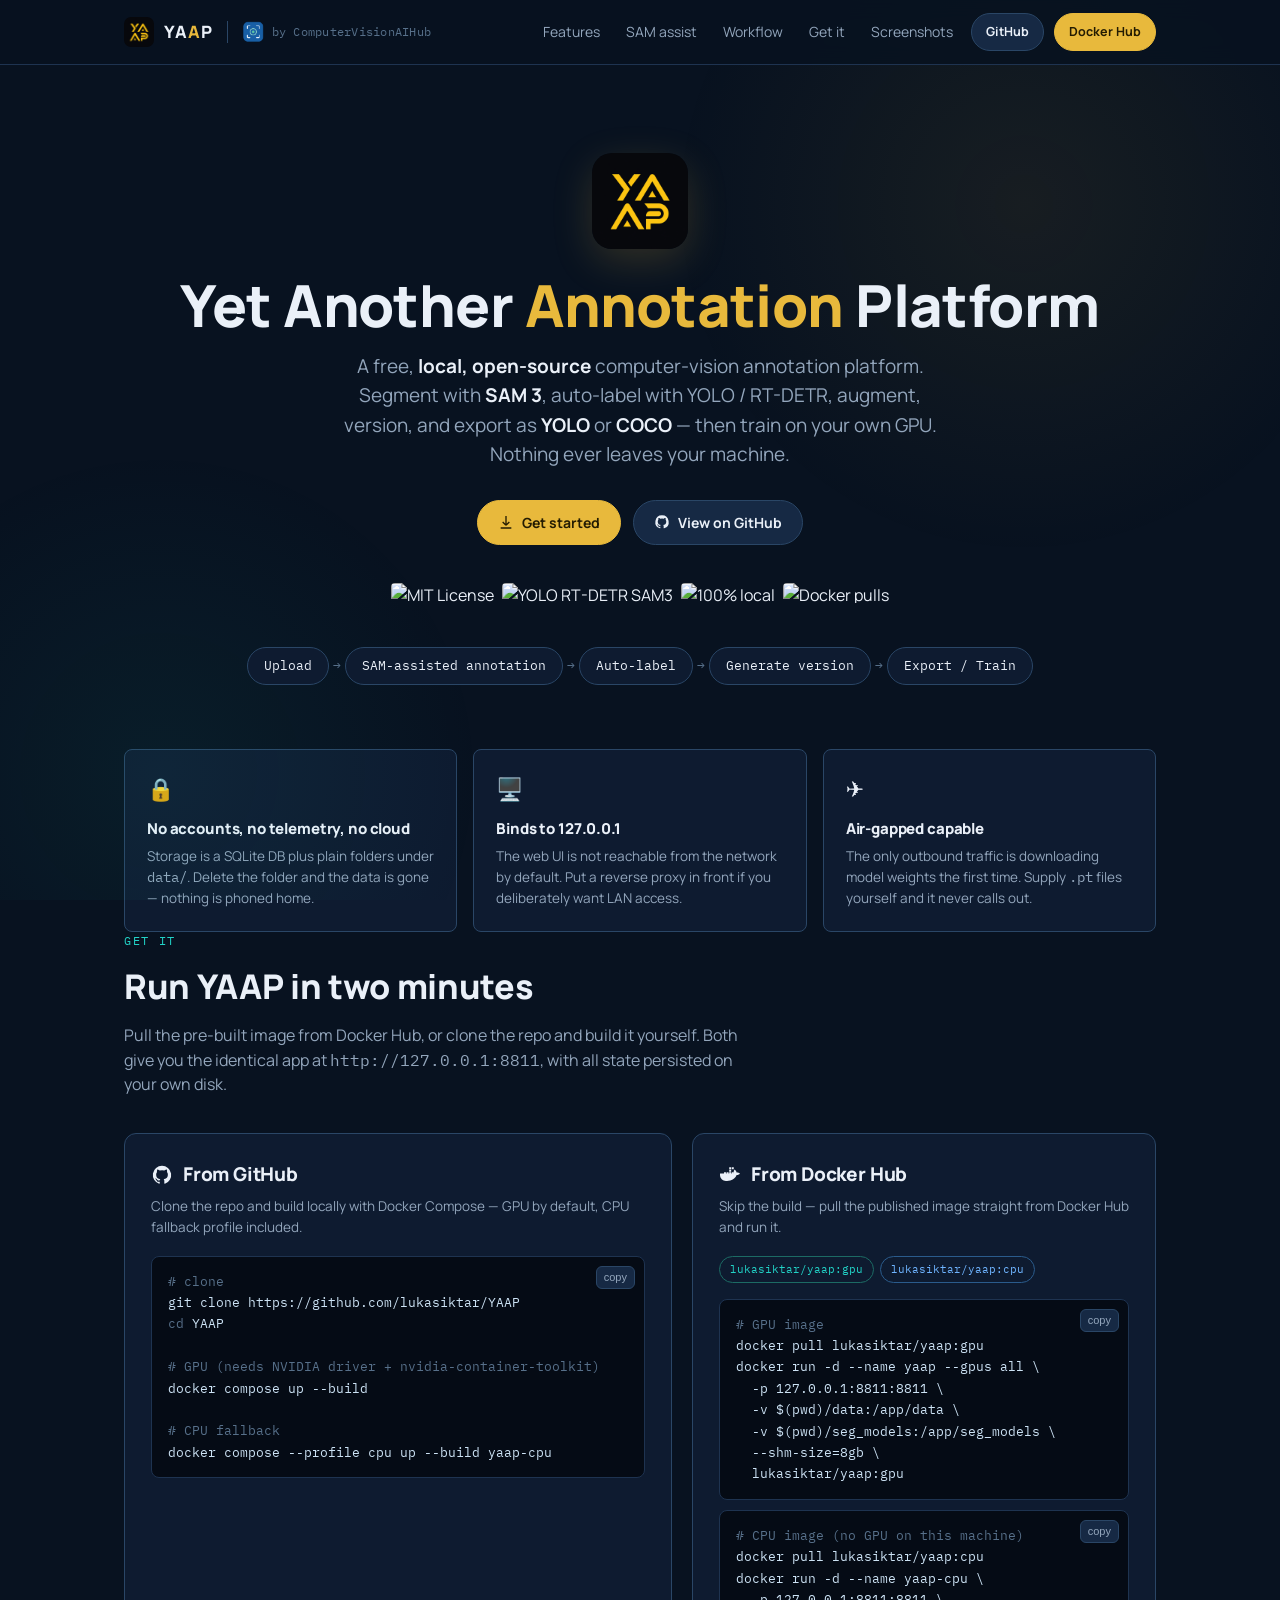
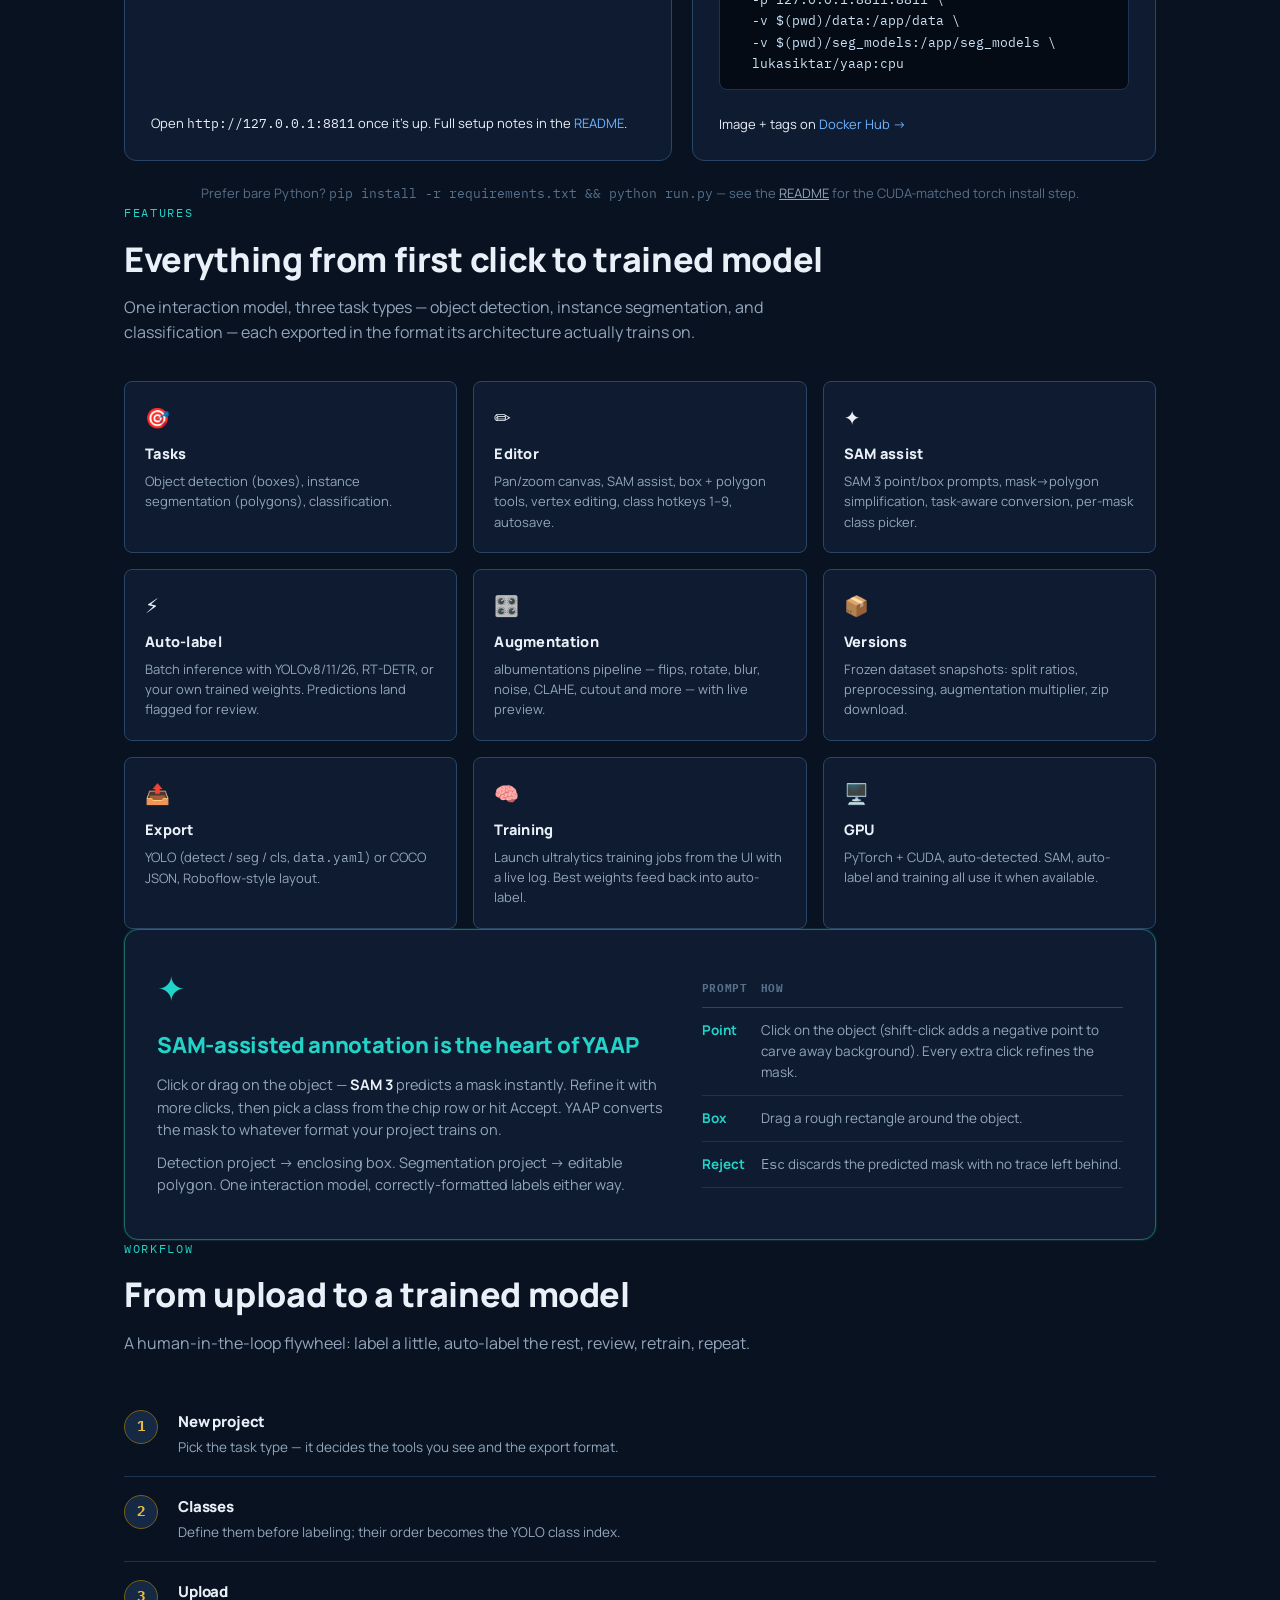
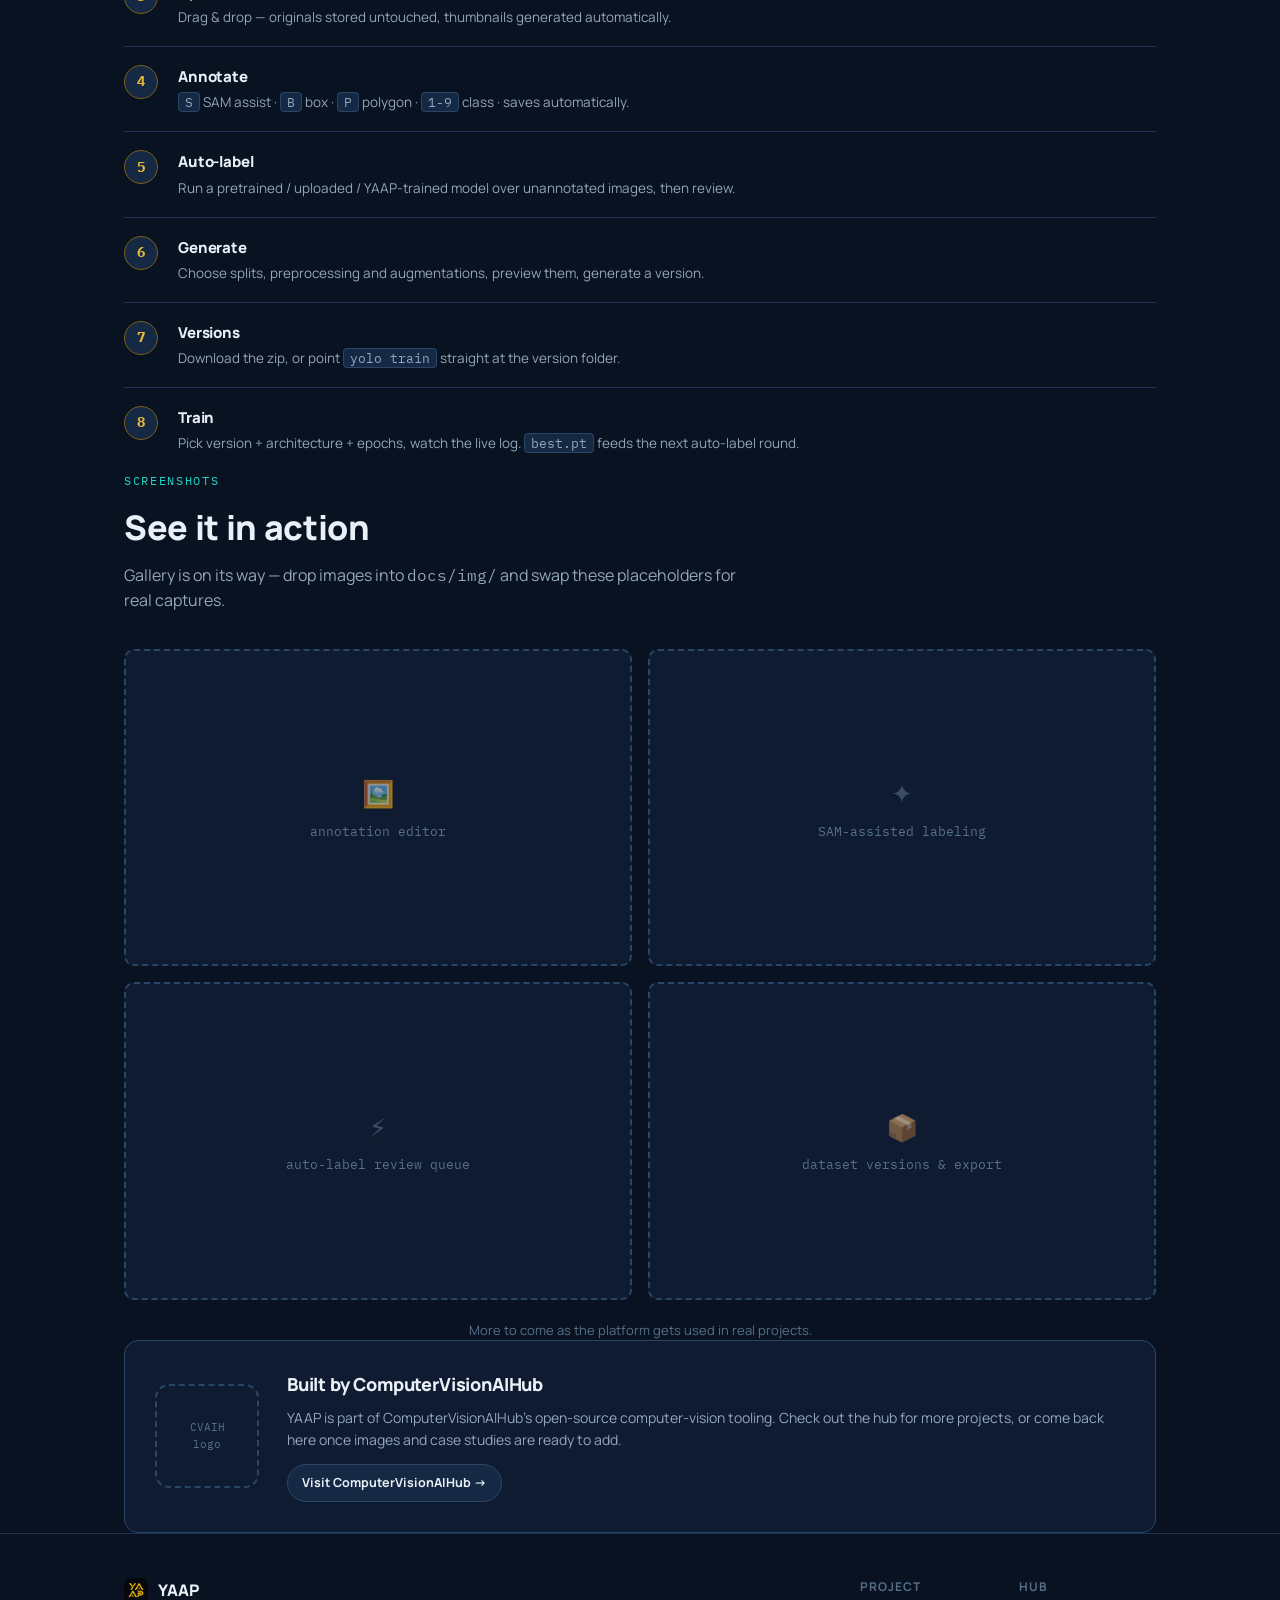
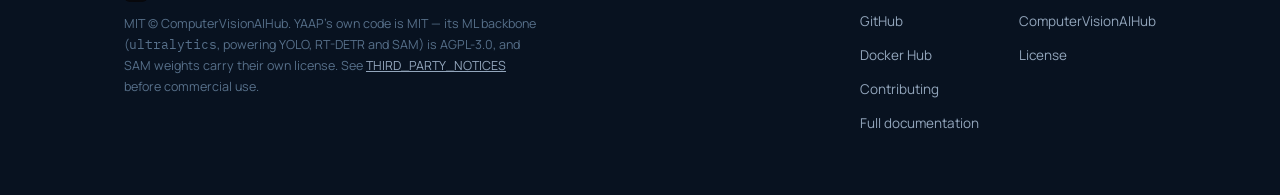
==== docs/index.html @ 6453afcd "Added GitHub Pages support for the project. Added a new index.html file and some images to be used i" ====
<!doctype html>
<html lang="en">
<head>
<meta charset="UTF-8">
<meta name="viewport" content="width=device-width, initial-scale=1">
<title>YAAP — Yet Another Annotation Platform</title>
<meta name="description" content="YAAP is a free, local, open-source computer-vision annotation platform: SAM 3 assisted labeling, YOLO/RT-DETR auto-label, augmentation, versioning, and YOLO/COCO export. Nothing leaves your machine.">
<link rel="icon" type="image/png" href="img/favicon.png">
<link rel="preconnect" href="https://fonts.googleapis.com">
<link rel="preconnect" href="https://fonts.gstatic.com" crossorigin>
<link href="https://fonts.googleapis.com/css2?family=Manrope:wght@400;500;600;700;800&family=IBM+Plex+Mono:wght@400;500&display=swap" rel="stylesheet">
<style>
:root{
  --bg:      #081220;
  --panel:   #0E1B30;
  --panel-2: #162944;
  --line:    #2A4666;
  --line-soft:#1E3350;
  --text:    #EAF0F8;
  --muted:   #93A6BC;
  --faint:   #57708A;
  --amber:   #E8B93C;
  --amber-dim:#7A5E14;
  --amber-ink:#241C02;
  --teal:    #22D3C7;
  --red:     #F0555C;
  --blue:    #6FB4FF;
  --radius:  8px;
  --radius-pill: 999px;
  --font-body:'Manrope',system-ui,sans-serif;
  --font-mono:'IBM Plex Mono','Courier New',ui-monospace,monospace;
  --maxw: 1080px;
}
*{box-sizing:border-box;margin:0;padding:0}
html{scroll-behavior:smooth}
body{background:var(--bg);color:var(--text);font-family:var(--font-body);
  font-size:16px;line-height:1.55;-webkit-font-smoothing:antialiased}
img{max-width:100%;display:block}
a{color:inherit}
::selection{background:var(--amber);color:var(--amber-ink)}
:focus-visible{outline:2px solid var(--amber);outline-offset:2px}
.wrap{max-width:var(--maxw);margin:0 auto;padding:0 24px}
section{padding:76px 0}
h1,h2,h3{font-family:var(--font-body);font-weight:800;letter-spacing:-.01em}
.eyebrow{font-family:var(--font-mono);font-size:12px;letter-spacing:.14em;text-transform:uppercase;
  color:var(--teal);margin-bottom:10px}
h2.section-title{font-size:clamp(24px,3.4vw,34px);margin-bottom:10px;color:var(--text)}
p.section-sub{color:var(--muted);max-width:640px;margin-bottom:36px;font-size:16px}
code,.mono{font-family:var(--font-mono)}

/* background watermark, subtle, like the app's own */
.watermark{position:fixed;inset:0;z-index:0;pointer-events:none;overflow:hidden}
.watermark::before{content:"";position:absolute;top:-20%;right:-10%;width:60vw;height:60vw;
  background:radial-gradient(circle,rgba(232,185,60,.07),transparent 65%);border-radius:50%}
.watermark::after{content:"";position:absolute;bottom:-25%;left:-15%;width:55vw;height:55vw;
  background:radial-gradient(circle,rgba(34,211,199,.06),transparent 65%);border-radius:50%}

/* nav */
.nav{position:sticky;top:0;z-index:10;background:rgba(8,18,32,.86);backdrop-filter:blur(10px);
  border-bottom:1px solid var(--line-soft)}
.nav .wrap{display:flex;align-items:center;gap:18px;height:64px}
.brand-group{display:flex;align-items:center;gap:14px;margin-right:auto;min-width:0}
.brand{display:flex;align-items:center;gap:10px;text-decoration:none;color:var(--text)}
.brand img{width:30px;height:30px;border-radius:7px}
.brand-name{font-weight:800;font-size:17px;letter-spacing:.04em}
.brand-name span{color:var(--amber)}
.brand-div{width:1px;height:22px;background:var(--line);flex:0 0 auto}
.cvaih-badge{display:flex;align-items:center;gap:8px;text-decoration:none;color:var(--faint);
  font-size:12px;min-width:0;transition:color .15s}
.cvaih-badge:hover{color:var(--muted)}
.cvaih-badge img{width:22px;height:22px;border-radius:6px;flex:0 0 auto}
.cvaih-badge .by{font-family:var(--font-mono);letter-spacing:.02em;white-space:nowrap;overflow:hidden;text-overflow:ellipsis}
@media (max-width:560px){.cvaih-badge .by{display:none}}
.nav-links{display:flex;align-items:center;gap:26px;font-size:14px;color:var(--muted)}
.nav-links a{text-decoration:none;transition:color .15s}
.nav-links a:hover{color:var(--text)}
.nav-cta{display:flex;gap:10px}
@media (max-width:760px){.nav-links{display:none}}

/* buttons */
.btn{border:1px solid var(--line);background:var(--panel-2);color:var(--text);
  padding:11px 20px;border-radius:var(--radius-pill);font-size:14px;font-weight:700;
  display:inline-flex;align-items:center;gap:8px;text-decoration:none;
  transition:border-color .15s,background .15s,filter .15s,transform .15s;white-space:nowrap}
.btn:hover{border-color:var(--faint);background:var(--line-soft);transform:translateY(-1px)}
.btn.primary{background:var(--amber);border-color:var(--amber);color:var(--amber-ink)}
.btn.primary:hover{filter:brightness(1.08)}
.btn.small{padding:8px 14px;font-size:12.5px}
.btn svg{width:16px;height:16px;flex:0 0 auto}

/* hero */
.hero{position:relative;z-index:1;padding:88px 0 64px;text-align:center}
.hero-logo{width:96px;height:96px;border-radius:20px;margin:0 auto 26px;box-shadow:0 12px 40px rgba(232,185,60,.18)}
.hero h1{font-size:clamp(34px,6vw,58px);line-height:1.05;margin-bottom:16px}
.hero h1 .hl{color:var(--amber)}
.hero p.tag{color:var(--muted);font-size:clamp(15px,2vw,19px);max-width:620px;margin:0 auto 30px}
.hero p.tag b{color:var(--text)}
.hero .ctas{display:flex;justify-content:center;gap:12px;flex-wrap:wrap;margin-bottom:38px}
.badges{display:flex;justify-content:center;gap:8px;flex-wrap:wrap;margin-bottom:44px}
.badges img{height:20px;border-radius:4px}

.flow{display:flex;align-items:center;justify-content:center;flex-wrap:wrap;gap:8px 4px;
  font-family:var(--font-mono);font-size:13px;color:var(--muted)}
.flow .step{background:var(--panel);border:1px solid var(--line);border-radius:var(--radius-pill);
  padding:8px 16px;color:var(--text)}
.flow .arrow{color:var(--faint)}

/* why-local strip */
.why{display:grid;grid-template-columns:repeat(3,1fr);gap:16px}
.why .card{background:var(--panel);border:1px solid var(--line);border-radius:var(--radius);padding:22px}
.why .card .ico{font-size:22px;margin-bottom:10px}
.why .card h3{font-size:15px;margin-bottom:6px;color:var(--text)}
.why .card p{color:var(--muted);font-size:13.5px}
@media (max-width:760px){.why{grid-template-columns:1fr}}

/* get it */
.get-grid{display:grid;grid-template-columns:1fr 1fr;gap:20px}
@media (max-width:820px){.get-grid{grid-template-columns:1fr}}
.get-card{background:var(--panel);border:1px solid var(--line);border-radius:12px;padding:26px;
  display:flex;flex-direction:column}
.get-card .gh-title{display:flex;align-items:center;gap:10px;margin-bottom:6px}
.get-card h3{font-size:19px}
.get-card p.desc{color:var(--muted);font-size:13.5px;margin-bottom:18px}
.code-block{position:relative;background:#050B15;border:1px solid var(--line-soft);border-radius:8px;
  padding:14px 44px 14px 16px;margin-bottom:10px;overflow-x:auto}
.code-block pre{font-family:var(--font-mono);font-size:12.6px;color:#CDE3F5;white-space:pre;line-height:1.7}
.code-block .cm{color:var(--faint)}
.copy-btn{position:absolute;top:9px;right:9px;background:var(--panel-2);border:1px solid var(--line);
  color:var(--muted);border-radius:6px;padding:5px 7px;font-size:11px;cursor:pointer;line-height:1}
.copy-btn:hover{color:var(--text);border-color:var(--faint)}
.copy-btn.copied{color:var(--teal);border-color:var(--teal)}
.get-card .foot-link{margin-top:auto;padding-top:14px;font-size:13px}
.get-card .foot-link a{color:var(--blue);text-decoration:none}
.get-card .foot-link a:hover{text-decoration:underline}
.tag-row{display:flex;gap:6px;margin-bottom:16px;flex-wrap:wrap}
.pill{font-family:var(--font-mono);font-size:11px;padding:4px 10px;border-radius:var(--radius-pill);
  border:1px solid var(--line);color:var(--muted)}
.pill.gpu{color:var(--teal);border-color:#1c6b64}
.pill.cpu{color:var(--blue);border-color:#2a5b8c}

.bare-note{margin-top:22px;text-align:center;color:var(--faint);font-size:13px}
.bare-note a{color:var(--muted);text-decoration:underline}

/* features */
.feat-grid{display:grid;grid-template-columns:repeat(3,1fr);gap:16px}
@media (max-width:860px){.feat-grid{grid-template-columns:repeat(2,1fr)}}
@media (max-width:560px){.feat-grid{grid-template-columns:1fr}}
.feat{background:var(--panel);border:1px solid var(--line);border-radius:var(--radius);padding:20px;
  transition:border-color .15s,transform .15s}
.feat:hover{border-color:var(--amber-dim);transform:translateY(-2px)}
.feat .ico{font-size:20px;margin-bottom:10px}
.feat h3{font-size:14.5px;margin-bottom:6px;letter-spacing:.02em}
.feat p{color:var(--muted);font-size:13px}

/* SAM spotlight */
.sam-box{background:var(--panel);border:1.5px solid #1c6b64;box-shadow:0 0 0 1px rgba(34,211,199,.12);
  border-radius:14px;padding:32px;display:grid;grid-template-columns:1.1fr .9fr;gap:30px;align-items:center}
@media (max-width:800px){.sam-box{grid-template-columns:1fr}}
.sam-box h3{color:var(--teal);font-size:22px;margin-bottom:12px}
.sam-box p{color:var(--muted);font-size:14.5px;margin-bottom:10px}
.sam-box .sym{font-size:34px;color:var(--teal);margin-bottom:14px}
.prompt-table{width:100%;border-collapse:collapse;font-size:13.5px}
.prompt-table th{text-align:left;color:var(--faint);font-family:var(--font-mono);font-size:11px;
  text-transform:uppercase;letter-spacing:.06em;padding-bottom:10px;border-bottom:1px solid var(--line)}
.prompt-table td{padding:12px 0;border-bottom:1px solid var(--line-soft);color:var(--muted);vertical-align:top}
.prompt-table td:first-child{color:var(--teal);font-weight:700;white-space:nowrap;padding-right:16px}

/* workflow timeline */
.timeline{display:flex;flex-direction:column;gap:0;counter-reset:step}
.tl-item{display:flex;gap:20px;padding:18px 0;border-bottom:1px solid var(--line-soft)}
.tl-item:last-child{border-bottom:none}
.tl-num{flex:0 0 auto;width:34px;height:34px;border-radius:50%;background:var(--panel-2);
  border:1px solid var(--amber-dim);color:var(--amber);display:flex;align-items:center;justify-content:center;
  font-family:var(--font-mono);font-weight:700;font-size:14px}
.tl-body h3{font-size:15px;margin-bottom:4px}
.tl-body p{color:var(--muted);font-size:13.5px}
.tl-body code{background:var(--panel-2);border:1px solid var(--line);border-radius:4px;padding:1px 6px;font-size:12.5px}

/* screenshots */
.shot-grid{display:grid;grid-template-columns:repeat(2,1fr);gap:16px}
@media (max-width:700px){.shot-grid{grid-template-columns:1fr}}
.shot{aspect-ratio:16/10;border:2px dashed var(--line);border-radius:10px;
  display:flex;align-items:center;justify-content:center;flex-direction:column;gap:8px;
  color:var(--faint);background:var(--panel)}
.shot .ico{font-size:26px;opacity:.6}
.shot span{font-size:13px;font-family:var(--font-mono)}
.shot-note{text-align:center;color:var(--faint);font-size:13px;margin-top:20px}

/* CVAIH callout */
.cvaih{display:flex;align-items:center;gap:28px;background:var(--panel);border:1px solid var(--line);
  border-radius:14px;padding:30px}
@media (max-width:700px){.cvaih{flex-direction:column;text-align:center}}
.cvaih-logo{flex:0 0 auto;width:104px;height:104px;border-radius:14px;border:2px dashed var(--line);
  display:flex;align-items:center;justify-content:center;color:var(--faint);font-size:11px;
  font-family:var(--font-mono);text-align:center;padding:8px}
.cvaih-body h3{font-size:18px;margin-bottom:8px}
.cvaih-body p{color:var(--muted);font-size:14px;margin-bottom:14px}

/* footer */
footer{border-top:1px solid var(--line-soft);padding:44px 0 60px;position:relative;z-index:1}
.foot-grid{display:flex;justify-content:space-between;gap:30px;flex-wrap:wrap}
.foot-brand{display:flex;align-items:center;gap:10px;margin-bottom:10px}
.foot-brand img{width:24px;height:24px;border-radius:6px}
.foot-brand span{font-weight:800}
footer .fine{color:var(--faint);font-size:12.5px;max-width:420px;line-height:1.7}
footer .fine a{color:var(--muted);text-decoration:underline}
.foot-links{display:flex;gap:40px;flex-wrap:wrap}
.foot-links h4{font-size:12px;text-transform:uppercase;letter-spacing:.08em;color:var(--faint);margin-bottom:12px}
.foot-links ul{list-style:none;display:flex;flex-direction:column;gap:9px}
.foot-links a{color:var(--muted);text-decoration:none;font-size:13.5px}
.foot-links a:hover{color:var(--text)}
</style>
</head>
<body>
<div class="watermark" aria-hidden="true"></div>

<nav class="nav">
  <div class="wrap">
    <div class="brand-group">
      <a class="brand" href="#top">
        <img src="img/yaap-logo.png" alt="">
        <span class="brand-name">YA<span>A</span>P</span>
      </a>
      <span class="brand-div" aria-hidden="true"></span>
      <a class="cvaih-badge" href="https://computer-vision-ai-hub.github.io/ComputerVisionAIHub.github.io/" target="_blank" rel="noopener">
        <img src="img/cvaih-logo.png" alt="ComputerVisionAIHub">
        <span class="by">by ComputerVisionAIHub</span>
      </a>
    </div>
    <div class="nav-links">
      <a href="#features">Features</a>
      <a href="#sam">SAM assist</a>
      <a href="#workflow">Workflow</a>
      <a href="#get-it">Get it</a>
      <a href="#screenshots">Screenshots</a>
    </div>
    <div class="nav-cta">
      <a class="btn small" href="https://github.com/lukasiktar/YAAP" target="_blank" rel="noopener">GitHub</a>
      <a class="btn small primary" href="https://hub.docker.com/r/lukasiktar/yaap" target="_blank" rel="noopener">Docker Hub</a>
    </div>
  </div>
</nav>

<header class="hero" id="top">
  <div class="wrap">
    <img class="hero-logo" src="img/yaap-logo.png" alt="YAAP logo">
    <h1>Yet Another <span class="hl">Annotation</span> Platform</h1>
    <p class="tag">A free, <b>local, open-source</b> computer-vision annotation platform. Segment
      with <b>SAM 3</b>, auto-label with YOLO / RT-DETR, augment, version, and export as
      <b>YOLO</b> or <b>COCO</b> — then train on your own GPU. Nothing ever leaves your machine.</p>
    <div class="ctas">
      <a class="btn primary" href="#get-it">
        <svg viewBox="0 0 24 24" fill="none" stroke="currentColor" stroke-width="2"><path d="M12 3v14m0 0l-5-5m5 5l5-5M4 21h16"/></svg>
        Get started
      </a>
      <a class="btn" href="https://github.com/lukasiktar/YAAP" target="_blank" rel="noopener">
        <svg viewBox="0 0 24 24" fill="currentColor"><path d="M12 2a10 10 0 00-3.16 19.49c.5.09.68-.22.68-.48v-1.7c-2.78.6-3.37-1.34-3.37-1.34-.46-1.16-1.11-1.47-1.11-1.47-.91-.62.07-.6.07-.6 1 .07 1.53 1.03 1.53 1.03.9 1.53 2.36 1.09 2.93.83.09-.65.35-1.09.63-1.34-2.22-.25-4.56-1.11-4.56-4.94 0-1.09.39-1.98 1.03-2.68-.1-.25-.45-1.27.1-2.65 0 0 .84-.27 2.75 1.02a9.4 9.4 0 015 0c1.91-1.29 2.75-1.02 2.75-1.02.55 1.38.2 2.4.1 2.65.64.7 1.03 1.59 1.03 2.68 0 3.84-2.34 4.68-4.57 4.93.36.31.68.92.68 1.85v2.74c0 .27.18.58.69.48A10 10 0 0012 2z"/></svg>
        View on GitHub
      </a>
    </div>
    <div class="badges">
      <img src="https://img.shields.io/badge/license-MIT-E8B93C" alt="MIT License">
      <img src="https://img.shields.io/badge/backbone-YOLO%20%7C%20RT--DETR%20%7C%20SAM%203-22D3C7" alt="YOLO RT-DETR SAM3">
      <img src="https://img.shields.io/badge/data-100%25%20local-6FB4FF" alt="100% local">
      <img src="https://img.shields.io/docker/pulls/lukasiktar/yaap?label=docker%20pulls&color=2496ED" alt="Docker pulls">
    </div>
    <div class="flow">
      <span class="step">Upload</span><span class="arrow">→</span>
      <span class="step">SAM-assisted annotation</span><span class="arrow">→</span>
      <span class="step">Auto-label</span><span class="arrow">→</span>
      <span class="step">Generate version</span><span class="arrow">→</span>
      <span class="step">Export / Train</span>
    </div>
  </div>
</header>

<main>
  <section class="wrap">
    <div class="why">
      <div class="card">
        <div class="ico">🔒</div>
        <h3>No accounts, no telemetry, no cloud</h3>
        <p>Storage is a SQLite DB plus plain folders under <code class="mono">data/</code>. Delete the folder and the data is gone — nothing is phoned home.</p>
      </div>
      <div class="card">
        <div class="ico">🖥️</div>
        <h3>Binds to 127.0.0.1</h3>
        <p>The web UI is not reachable from the network by default. Put a reverse proxy in front if you deliberately want LAN access.</p>
      </div>
      <div class="card">
        <div class="ico">✈️</div>
        <h3>Air-gapped capable</h3>
        <p>The only outbound traffic is downloading model weights the first time. Supply <code class="mono">.pt</code> files yourself and it never calls out.</p>
      </div>
    </div>
  </section>

  <section class="wrap" id="get-it">
    <div class="eyebrow">Get it</div>
    <h2 class="section-title">Run YAAP in two minutes</h2>
    <p class="section-sub">Pull the pre-built image from Docker Hub, or clone the repo and build it yourself. Both give you the identical app at <code class="mono">http://127.0.0.1:8811</code>, with all state persisted on your own disk.</p>

    <div class="get-grid">
      <div class="get-card">
        <div class="gh-title">
          <svg width="22" height="22" viewBox="0 0 24 24" fill="currentColor"><path d="M12 2a10 10 0 00-3.16 19.49c.5.09.68-.22.68-.48v-1.7c-2.78.6-3.37-1.34-3.37-1.34-.46-1.16-1.11-1.47-1.11-1.47-.91-.62.07-.6.07-.6 1 .07 1.53 1.03 1.53 1.03.9 1.53 2.36 1.09 2.93.83.09-.65.35-1.09.63-1.34-2.22-.25-4.56-1.11-4.56-4.94 0-1.09.39-1.98 1.03-2.68-.1-.25-.45-1.27.1-2.65 0 0 .84-.27 2.75 1.02a9.4 9.4 0 015 0c1.91-1.29 2.75-1.02 2.75-1.02.55 1.38.2 2.4.1 2.65.64.7 1.03 1.59 1.03 2.68 0 3.84-2.34 4.68-4.57 4.93.36.31.68.92.68 1.85v2.74c0 .27.18.58.69.48A10 10 0 0012 2z"/></svg>
          <h3>From GitHub</h3>
        </div>
        <p class="desc">Clone the repo and build locally with Docker Compose — GPU by default, CPU fallback profile included.</p>
        <div class="code-block">
          <pre><span class="cm"># clone</span>
git clone https://github.com/lukasiktar/YAAP
<span class="cm">cd</span> YAAP

<span class="cm"># GPU (needs NVIDIA driver + nvidia-container-toolkit)</span>
docker compose up --build

<span class="cm"># CPU fallback</span>
docker compose --profile cpu up --build yaap-cpu</pre>
          <button class="copy-btn" data-copy="git clone https://github.com/lukasiktar/YAAP
cd YAAP
docker compose up --build">copy</button>
        </div>
        <div class="foot-link">Open <code class="mono">http://127.0.0.1:8811</code> once it's up. Full setup notes in the <a href="https://github.com/lukasiktar/YAAP#readme" target="_blank" rel="noopener">README</a>.</div>
      </div>

      <div class="get-card">
        <div class="gh-title">
          <svg width="22" height="22" viewBox="0 0 24 24" fill="currentColor"><path d="M13.98 11.19h2.12v-2.09H13.98v2.09zM11.14 8.4h2.13V6.31h-2.13V8.4zm0 2.79h2.13V9.1h-2.13v2.09zm-2.83 0h2.12V9.1H8.31v2.09zm-2.85 0h2.13V9.1H5.46v2.09zm5.68 2.79h2.13v-2.09h-2.13v2.09zm-2.83 0h2.12v-2.09H8.31v2.09zm-2.85 0h2.13v-2.09H5.46v2.09zm-2.84 0h2.12v-2.09H2.62v2.09zm11.36-8.37h2.12V3.52h-2.12v2.09zm-2.84 0h2.13V3.52h-2.13v2.09zM21.8 9.71s-.79-.75-2.6-.5c-.14-1.07-.79-2-1.87-2.85l-.38-.27-.26.38c-.35.5-.6 1.13-.66 1.75-.05.62.05 1.24.32 1.75-.24.13-.7.32-1.31.32H1.19c-.24.9-.24 5.14 2.87 7.14 2.25 1.44 5.62 1.5 8.19.68 3.1-1 5.83-3.1 7-6.14 1.85.03 2.94-.87 3.4-1.44l.15-.19-.19-.13z"/></svg>
          <h3>From Docker Hub</h3>
        </div>
        <p class="desc">Skip the build — pull the published image straight from Docker Hub and run it.</p>
        <div class="tag-row">
          <span class="pill gpu">lukasiktar/yaap:gpu</span>
          <span class="pill cpu">lukasiktar/yaap:cpu</span>
        </div>
        <div class="code-block">
          <pre><span class="cm"># GPU image</span>
docker pull lukasiktar/yaap:gpu
docker run -d --name yaap --gpus all \
  -p 127.0.0.1:8811:8811 \
  -v $(pwd)/data:/app/data \
  -v $(pwd)/seg_models:/app/seg_models \
  --shm-size=8gb \
  lukasiktar/yaap:gpu</pre>
          <button class="copy-btn" data-copy="docker pull lukasiktar/yaap:gpu
docker run -d --name yaap --gpus all \
  -p 127.0.0.1:8811:8811 \
  -v $(pwd)/data:/app/data \
  -v $(pwd)/seg_models:/app/seg_models \
  --shm-size=8gb \
  lukasiktar/yaap:gpu">copy</button>
        </div>
        <div class="code-block">
          <pre><span class="cm"># CPU image (no GPU on this machine)</span>
docker pull lukasiktar/yaap:cpu
docker run -d --name yaap-cpu \
  -p 127.0.0.1:8811:8811 \
  -v $(pwd)/data:/app/data \
  -v $(pwd)/seg_models:/app/seg_models \
  lukasiktar/yaap:cpu</pre>
          <button class="copy-btn" data-copy="docker pull lukasiktar/yaap:cpu
docker run -d --name yaap-cpu \
  -p 127.0.0.1:8811:8811 \
  -v $(pwd)/data:/app/data \
  -v $(pwd)/seg_models:/app/seg_models \
  lukasiktar/yaap:cpu">copy</button>
        </div>
        <div class="foot-link">Image + tags on <a href="https://hub.docker.com/r/lukasiktar/yaap" target="_blank" rel="noopener">Docker Hub →</a></div>
      </div>
    </div>

    <p class="bare-note">Prefer bare Python? <code class="mono">pip install -r requirements.txt && python run.py</code> — see the <a href="https://github.com/lukasiktar/YAAP#quick-start--bare-python" target="_blank" rel="noopener">README</a> for the CUDA-matched torch install step.</p>
  </section>

  <section class="wrap" id="features">
    <div class="eyebrow">Features</div>
    <h2 class="section-title">Everything from first click to trained model</h2>
    <p class="section-sub">One interaction model, three task types — object detection, instance segmentation, and classification — each exported in the format its architecture actually trains on.</p>
    <div class="feat-grid">
      <div class="feat"><div class="ico">🎯</div><h3>Tasks</h3><p>Object detection (boxes), instance segmentation (polygons), classification.</p></div>
      <div class="feat"><div class="ico">✏️</div><h3>Editor</h3><p>Pan/zoom canvas, SAM assist, box + polygon tools, vertex editing, class hotkeys 1–9, autosave.</p></div>
      <div class="feat"><div class="ico">✦</div><h3>SAM assist</h3><p>SAM 3 point/box prompts, mask→polygon simplification, task-aware conversion, per-mask class picker.</p></div>
      <div class="feat"><div class="ico">⚡</div><h3>Auto-label</h3><p>Batch inference with YOLOv8/11/26, RT-DETR, or your own trained weights. Predictions land flagged for review.</p></div>
      <div class="feat"><div class="ico">🎛️</div><h3>Augmentation</h3><p>albumentations pipeline — flips, rotate, blur, noise, CLAHE, cutout and more — with live preview.</p></div>
      <div class="feat"><div class="ico">📦</div><h3>Versions</h3><p>Frozen dataset snapshots: split ratios, preprocessing, augmentation multiplier, zip download.</p></div>
      <div class="feat"><div class="ico">📤</div><h3>Export</h3><p>YOLO (detect / seg / cls, <code class="mono">data.yaml</code>) or COCO JSON, Roboflow-style layout.</p></div>
      <div class="feat"><div class="ico">🧠</div><h3>Training</h3><p>Launch ultralytics training jobs from the UI with a live log. Best weights feed back into auto-label.</p></div>
      <div class="feat"><div class="ico">🖥️</div><h3>GPU</h3><p>PyTorch + CUDA, auto-detected. SAM, auto-label and training all use it when available.</p></div>
    </div>
  </section>

  <section class="wrap" id="sam">
    <div class="sam-box">
      <div>
        <div class="sym">✦</div>
        <h3>SAM-assisted annotation is the heart of YAAP</h3>
        <p>Click or drag on the object — <b style="color:var(--text)">SAM 3</b> predicts a mask instantly. Refine it with
          more clicks, then pick a class from the chip row or hit Accept. YAAP converts the mask
          to whatever format your project trains on.</p>
        <p>Detection project → enclosing box. Segmentation project → editable polygon. One
          interaction model, correctly-formatted labels either way.</p>
      </div>
      <table class="prompt-table">
        <tr><th>Prompt</th><th>How</th></tr>
        <tr><td>Point</td><td>Click on the object (shift-click adds a negative point to carve away background). Every extra click refines the mask.</td></tr>
        <tr><td>Box</td><td>Drag a rough rectangle around the object.</td></tr>
        <tr><td>Reject</td><td><code class="mono">Esc</code> discards the predicted mask with no trace left behind.</td></tr>
      </table>
    </div>
  </section>

  <section class="wrap" id="workflow">
    <div class="eyebrow">Workflow</div>
    <h2 class="section-title">From upload to a trained model</h2>
    <p class="section-sub">A human-in-the-loop flywheel: label a little, auto-label the rest, review, retrain, repeat.</p>
    <div class="timeline">
      <div class="tl-item"><div class="tl-num">1</div><div class="tl-body"><h3>New project</h3><p>Pick the task type — it decides the tools you see and the export format.</p></div></div>
      <div class="tl-item"><div class="tl-num">2</div><div class="tl-body"><h3>Classes</h3><p>Define them before labeling; their order becomes the YOLO class index.</p></div></div>
      <div class="tl-item"><div class="tl-num">3</div><div class="tl-body"><h3>Upload</h3><p>Drag &amp; drop — originals stored untouched, thumbnails generated automatically.</p></div></div>
      <div class="tl-item"><div class="tl-num">4</div><div class="tl-body"><h3>Annotate</h3><p><code class="mono">S</code> SAM assist · <code class="mono">B</code> box · <code class="mono">P</code> polygon · <code class="mono">1-9</code> class · saves automatically.</p></div></div>
      <div class="tl-item"><div class="tl-num">5</div><div class="tl-body"><h3>Auto-label</h3><p>Run a pretrained / uploaded / YAAP-trained model over unannotated images, then review.</p></div></div>
      <div class="tl-item"><div class="tl-num">6</div><div class="tl-body"><h3>Generate</h3><p>Choose splits, preprocessing and augmentations, preview them, generate a version.</p></div></div>
      <div class="tl-item"><div class="tl-num">7</div><div class="tl-body"><h3>Versions</h3><p>Download the zip, or point <code class="mono">yolo train</code> straight at the version folder.</p></div></div>
      <div class="tl-item"><div class="tl-num">8</div><div class="tl-body"><h3>Train</h3><p>Pick version + architecture + epochs, watch the live log. <code class="mono">best.pt</code> feeds the next auto-label round.</p></div></div>
    </div>
  </section>

  <section class="wrap" id="screenshots">
    <div class="eyebrow">Screenshots</div>
    <h2 class="section-title">See it in action</h2>
    <p class="section-sub">Gallery is on its way — drop images into <code class="mono">docs/img/</code> and swap these placeholders for real captures.</p>
    <div class="shot-grid">
      <div class="shot"><div class="ico">🖼️</div><span>annotation editor</span></div>
      <div class="shot"><div class="ico">✦</div><span>SAM-assisted labeling</span></div>
      <div class="shot"><div class="ico">⚡</div><span>auto-label review queue</span></div>
      <div class="shot"><div class="ico">📦</div><span>dataset versions &amp; export</span></div>
    </div>
    <p class="shot-note">More to come as the platform gets used in real projects.</p>
  </section>

  <section class="wrap">
    <div class="cvaih">
      <div class="cvaih-logo">CVAIH<br>logo</div>
      <div class="cvaih-body">
        <h3>Built by ComputerVisionAIHub</h3>
        <p>YAAP is part of ComputerVisionAIHub's open-source computer-vision tooling. Check out the
          hub for more projects, or come back here once images and case studies are ready to add.</p>
        <a class="btn small" href="https://computer-vision-ai-hub.github.io/ComputerVisionAIHub.github.io/" target="_blank" rel="noopener">Visit ComputerVisionAIHub →</a>
      </div>
    </div>
  </section>
</main>

<footer>
  <div class="wrap">
    <div class="foot-grid">
      <div>
        <div class="foot-brand"><img src="img/yaap-logo.png" alt=""><span>YAAP</span></div>
        <p class="fine">MIT © ComputerVisionAIHub. YAAP's own code is MIT — its ML backbone
          (<code class="mono">ultralytics</code>, powering YOLO, RT-DETR and SAM) is AGPL-3.0,
          and SAM weights carry their own license. See
          <a href="https://github.com/lukasiktar/YAAP/blob/main/THIRD_PARTY_NOTICES.md" target="_blank" rel="noopener">THIRD_PARTY_NOTICES</a>
          before commercial use.</p>
      </div>
      <div class="foot-links">
        <div>
          <h4>Project</h4>
          <ul>
            <li><a href="https://github.com/lukasiktar/YAAP" target="_blank" rel="noopener">GitHub</a></li>
            <li><a href="https://hub.docker.com/r/lukasiktar/yaap" target="_blank" rel="noopener">Docker Hub</a></li>
            <li><a href="https://github.com/lukasiktar/YAAP/blob/main/CONTRIBUTING.md" target="_blank" rel="noopener">Contributing</a></li>
            <li><a href="https://github.com/lukasiktar/YAAP/blob/main/DOCUMENTATION.md" target="_blank" rel="noopener">Full documentation</a></li>
          </ul>
        </div>
        <div>
          <h4>Hub</h4>
          <ul>
            <li><a href="https://computer-vision-ai-hub.github.io/ComputerVisionAIHub.github.io/" target="_blank" rel="noopener">ComputerVisionAIHub</a></li>
            <li><a href="https://github.com/lukasiktar/YAAP/blob/main/LICENSE" target="_blank" rel="noopener">License</a></li>
          </ul>
        </div>
      </div>
    </div>
  </div>
</footer>

<script>
document.querySelectorAll('.copy-btn').forEach(function(btn){
  btn.addEventListener('click', function(){
    var text = btn.getAttribute('data-copy');
    navigator.clipboard.writeText(text).then(function(){
      var prev = btn.textContent;
      btn.textContent = 'copied';
      btn.classList.add('copied');
      setTimeout(function(){ btn.textContent = prev; btn.classList.remove('copied'); }, 1400);
    });
  });
});
</script>
</body>
</html>
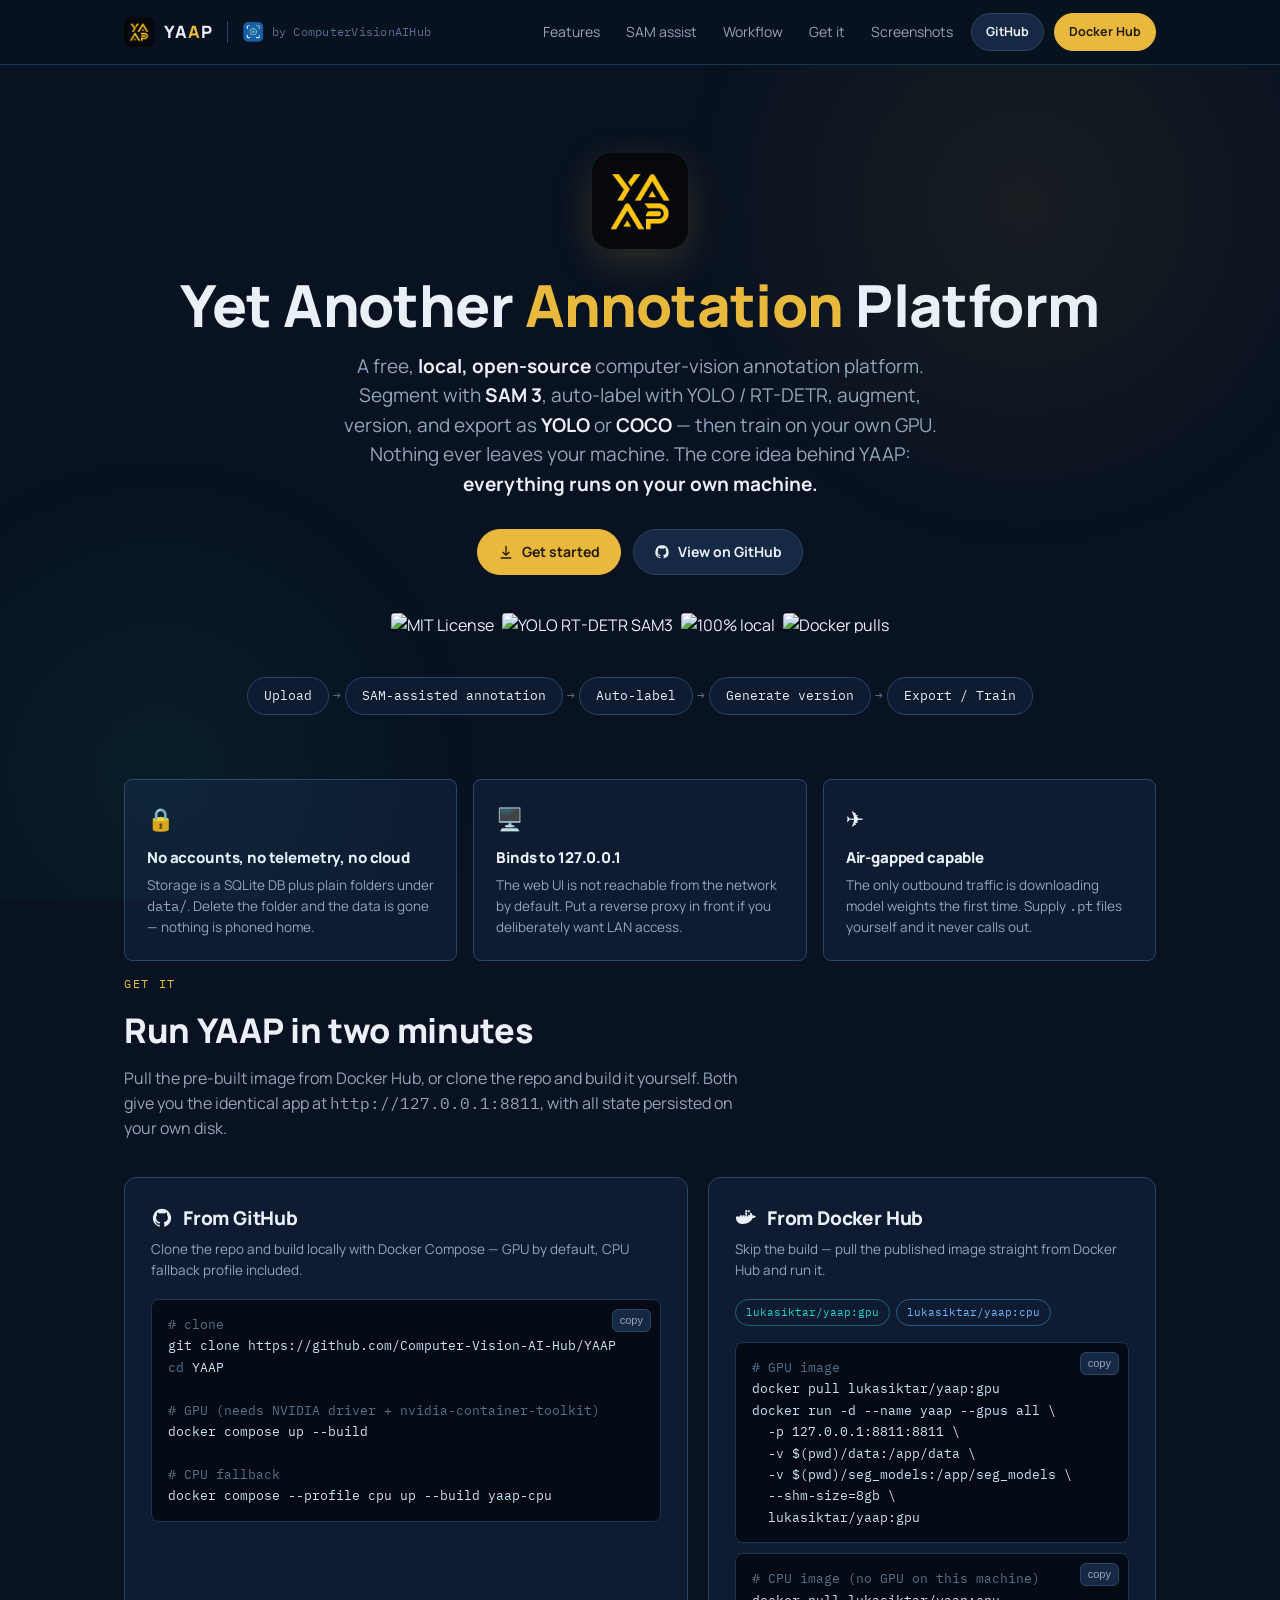
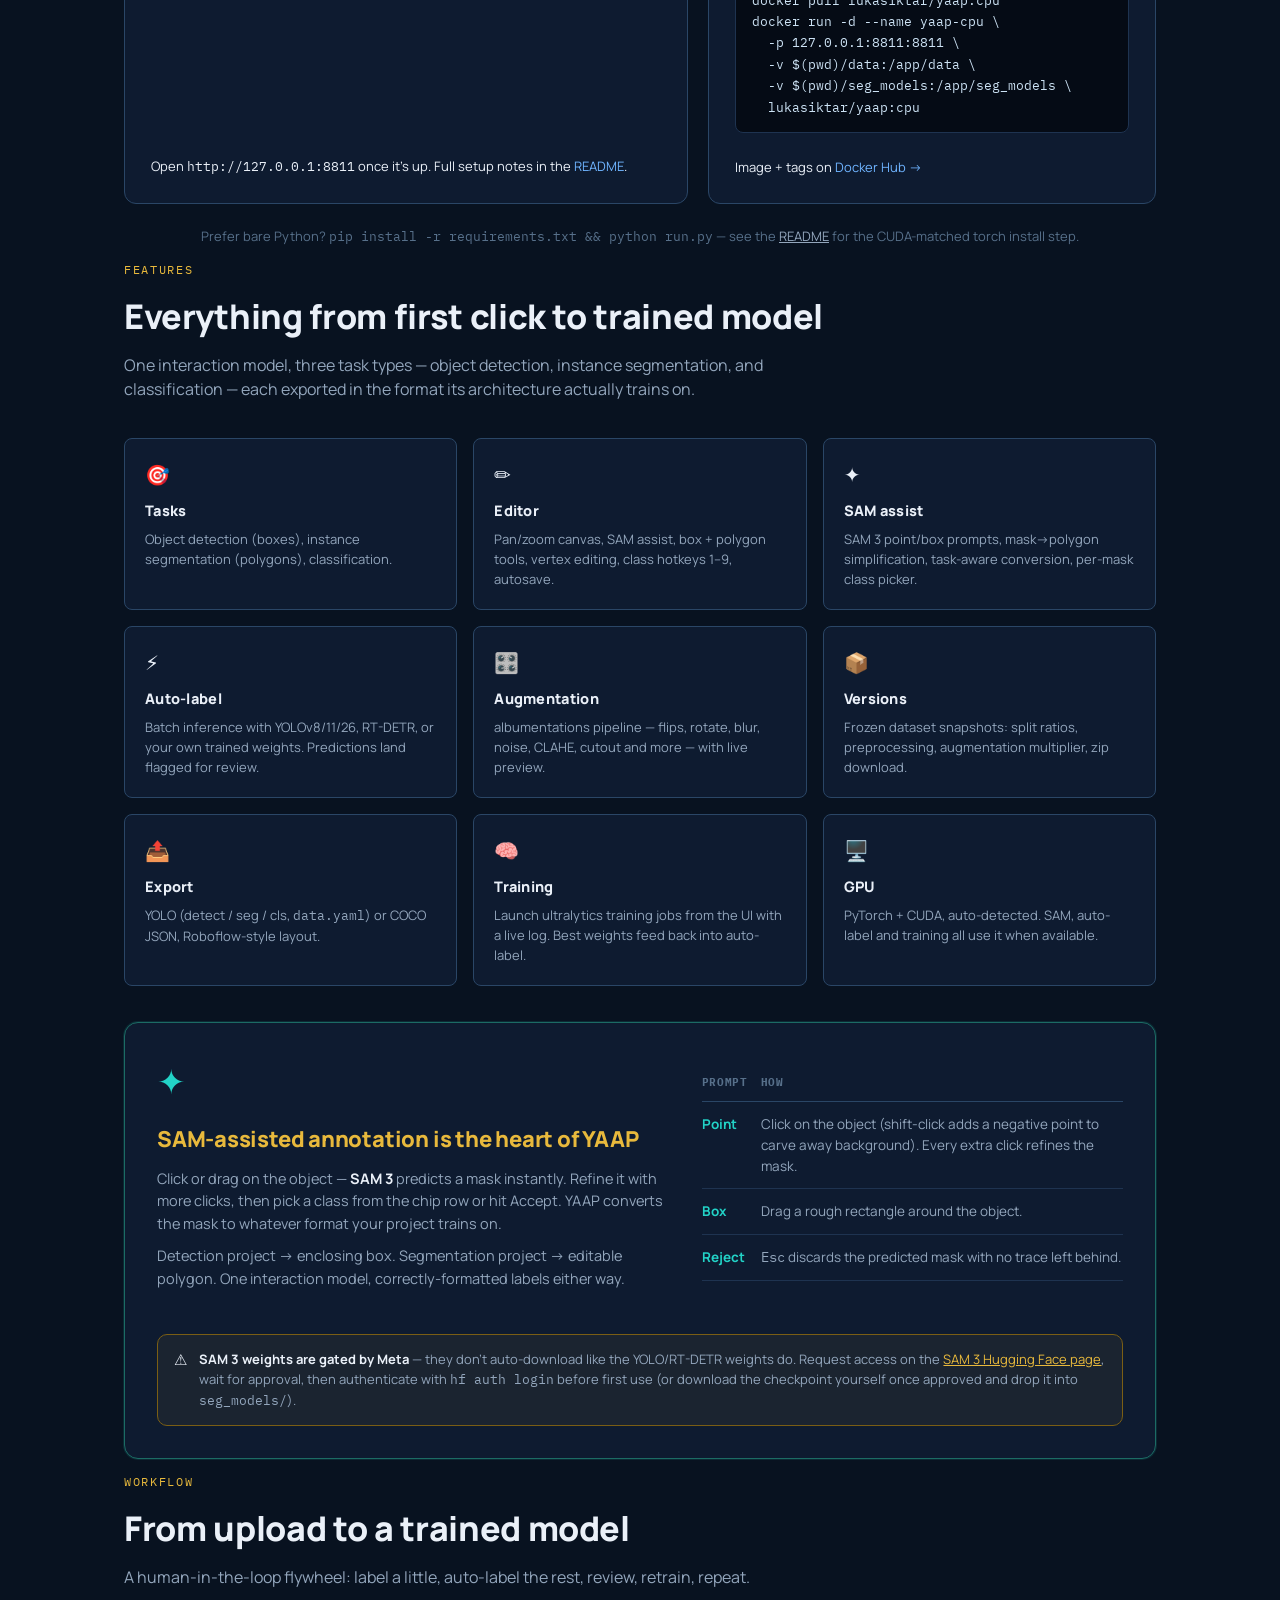
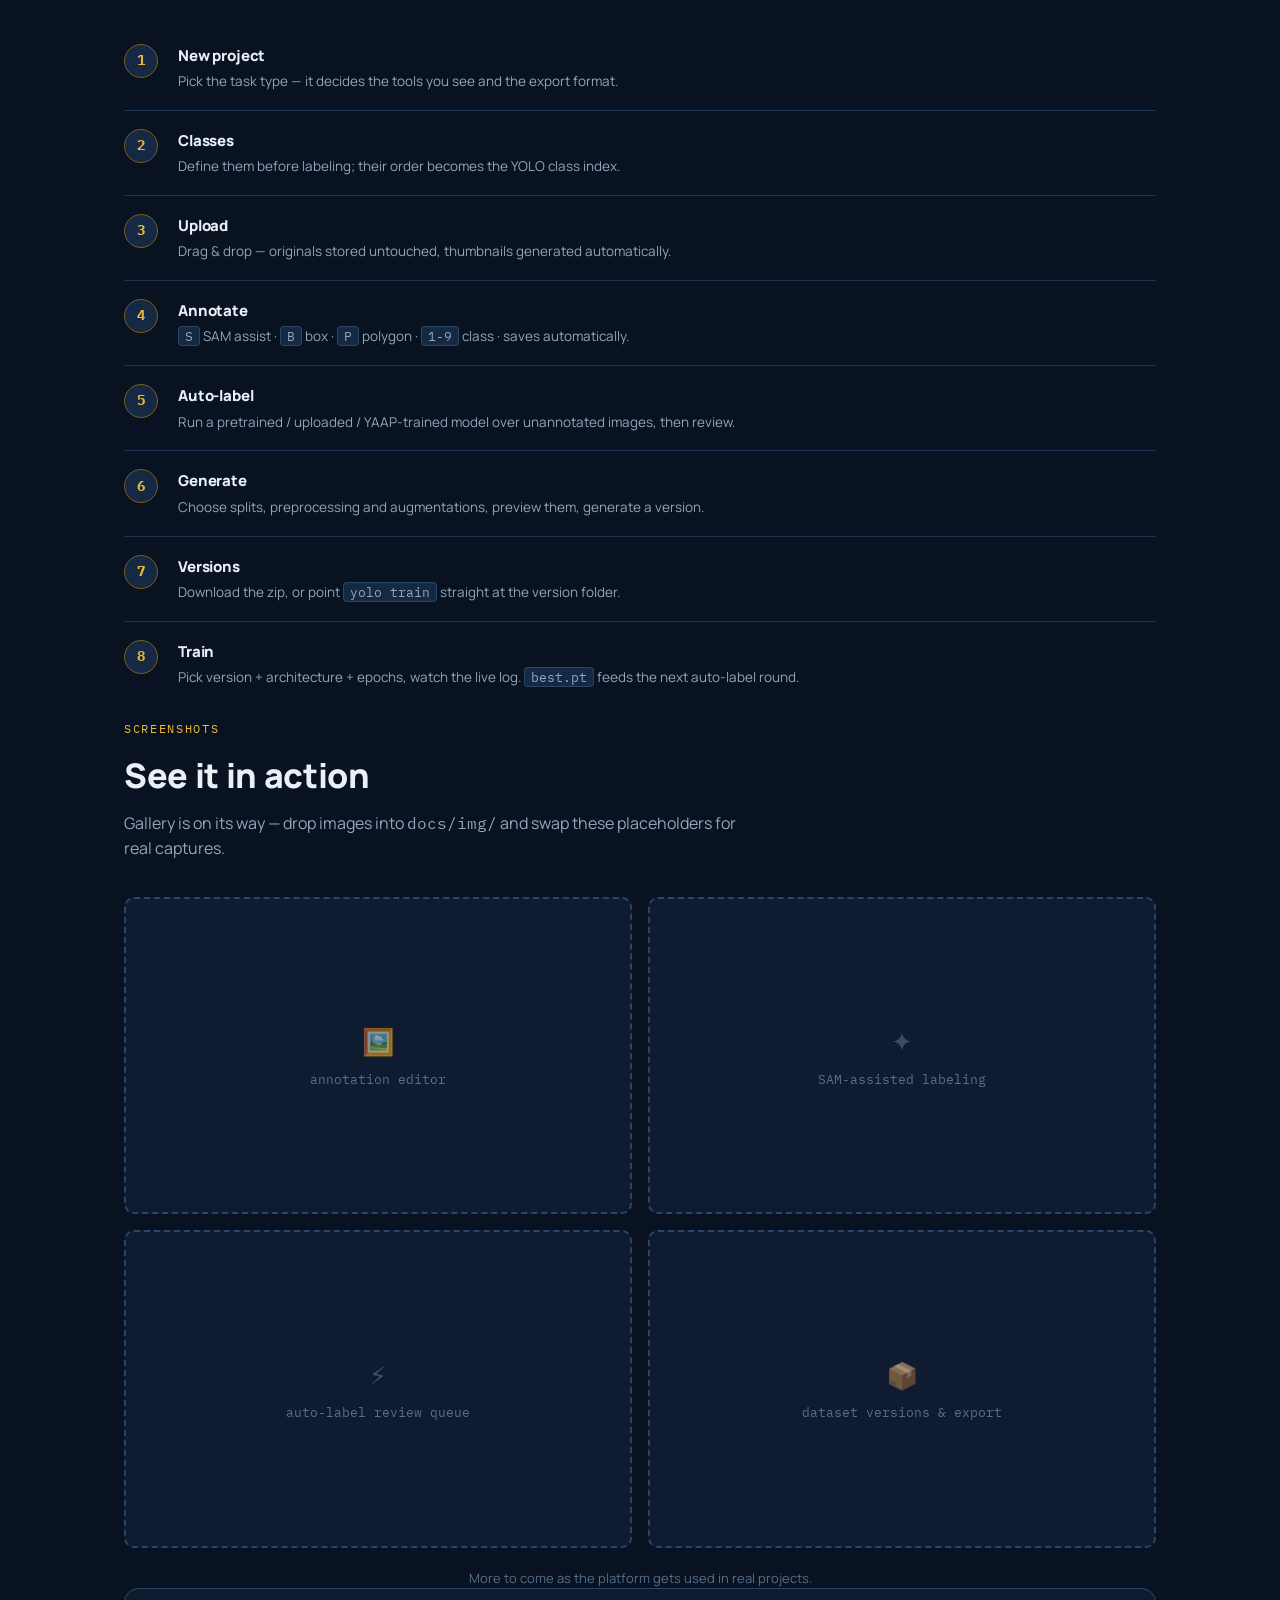
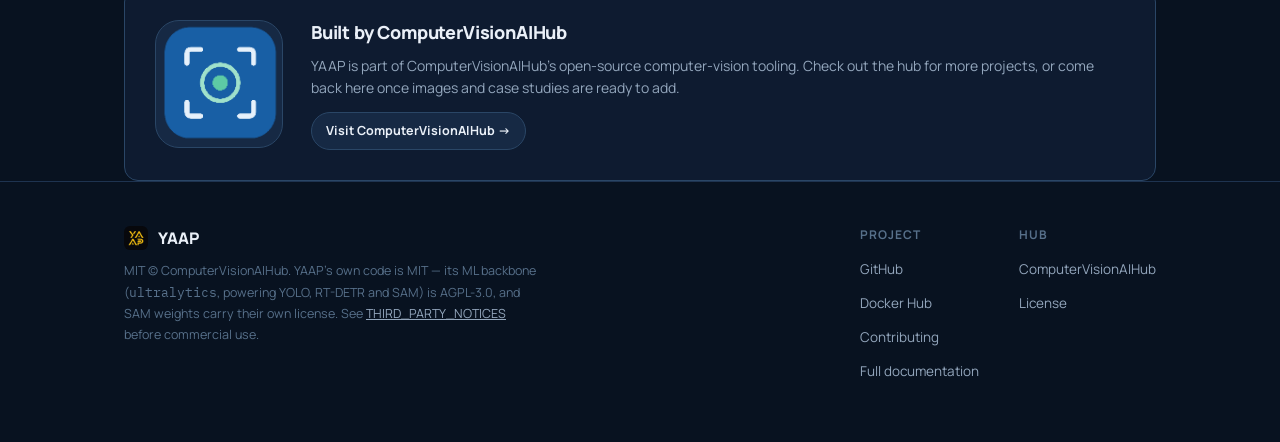
==== commit 2df2c38c: "Modified Github Pages" ====
--- a/docs/index.html
+++ b/docs/index.html
@@ -32,7 +32,7 @@
   --maxw: 1080px;
 }
 *{box-sizing:border-box;margin:0;padding:0}
-html{scroll-behavior:smooth}
+html{scroll-behavior:smooth;scroll-padding-top:80px}
 body{background:var(--bg);color:var(--text);font-family:var(--font-body);
   font-size:16px;line-height:1.55;-webkit-font-smoothing:antialiased}
 img{max-width:100%;display:block}
@@ -43,7 +43,7 @@
 section{padding:76px 0}
 h1,h2,h3{font-family:var(--font-body);font-weight:800;letter-spacing:-.01em}
 .eyebrow{font-family:var(--font-mono);font-size:12px;letter-spacing:.14em;text-transform:uppercase;
-  color:var(--teal);margin-bottom:10px}
+  color:var(--amber);margin-top:14px;margin-bottom:10px}
 h2.section-title{font-size:clamp(24px,3.4vw,34px);margin-bottom:10px;color:var(--text)}
 p.section-sub{color:var(--muted);max-width:640px;margin-bottom:36px;font-size:16px}
 code,.mono{font-family:var(--font-mono)}
@@ -154,9 +154,9 @@
 
 /* SAM spotlight */
 .sam-box{background:var(--panel);border:1.5px solid #1c6b64;box-shadow:0 0 0 1px rgba(34,211,199,.12);
-  border-radius:14px;padding:32px;display:grid;grid-template-columns:1.1fr .9fr;gap:30px;align-items:center}
+  border-radius:14px;padding:32px;margin-top:36px;display:grid;grid-template-columns:1.1fr .9fr;gap:30px;align-items:center}
 @media (max-width:800px){.sam-box{grid-template-columns:1fr}}
-.sam-box h3{color:var(--teal);font-size:22px;margin-bottom:12px}
+.sam-box h3{color:var(--amber);font-size:22px;margin-bottom:12px}
 .sam-box p{color:var(--muted);font-size:14.5px;margin-bottom:10px}
 .sam-box .sym{font-size:34px;color:var(--teal);margin-bottom:14px}
 .prompt-table{width:100%;border-collapse:collapse;font-size:13.5px}
@@ -164,6 +164,12 @@
   text-transform:uppercase;letter-spacing:.06em;padding-bottom:10px;border-bottom:1px solid var(--line)}
 .prompt-table td{padding:12px 0;border-bottom:1px solid var(--line-soft);color:var(--muted);vertical-align:top}
 .prompt-table td:first-child{color:var(--teal);font-weight:700;white-space:nowrap;padding-right:16px}
+.sam-warn{grid-column:1/-1;display:flex;gap:12px;align-items:flex-start;
+  background:rgba(232,185,60,.06);border:1px solid var(--amber-dim);border-radius:10px;
+  padding:14px 16px;margin-top:4px}
+.sam-warn .ico{font-size:15px;flex:0 0 auto;line-height:1.5}
+.sam-warn p{color:var(--muted);font-size:13px;margin:0}
+.sam-warn a{color:var(--amber);text-decoration:underline}
 
 /* workflow timeline */
 .timeline{display:flex;flex-direction:column;gap:0;counter-reset:step}
@@ -190,9 +196,9 @@
 .cvaih{display:flex;align-items:center;gap:28px;background:var(--panel);border:1px solid var(--line);
   border-radius:14px;padding:30px}
 @media (max-width:700px){.cvaih{flex-direction:column;text-align:center}}
-.cvaih-logo{flex:0 0 auto;width:104px;height:104px;border-radius:14px;border:2px dashed var(--line);
-  display:flex;align-items:center;justify-content:center;color:var(--faint);font-size:11px;
-  font-family:var(--font-mono);text-align:center;padding:8px}
+.cvaih-logo{flex:0 0 auto;width:128px;height:128px;border-radius:24px;overflow:hidden;
+  border:1px solid var(--line);background:var(--panel-2)}
+.cvaih-logo img{width:100%;height:100%;object-fit:cover;display:block}
 .cvaih-body h3{font-size:18px;margin-bottom:8px}
 .cvaih-body p{color:var(--muted);font-size:14px;margin-bottom:14px}
 
@@ -235,7 +241,7 @@
       <a href="#screenshots">Screenshots</a>
     </div>
     <div class="nav-cta">
-      <a class="btn small" href="https://github.com/lukasiktar/YAAP" target="_blank" rel="noopener">GitHub</a>
+      <a class="btn small" href="https://github.com/Computer-Vision-AI-Hub/YAAP" target="_blank" rel="noopener">GitHub</a>
       <a class="btn small primary" href="https://hub.docker.com/r/lukasiktar/yaap" target="_blank" rel="noopener">Docker Hub</a>
     </div>
   </div>
@@ -247,13 +253,14 @@
     <h1>Yet Another <span class="hl">Annotation</span> Platform</h1>
     <p class="tag">A free, <b>local, open-source</b> computer-vision annotation platform. Segment
       with <b>SAM 3</b>, auto-label with YOLO / RT-DETR, augment, version, and export as
-      <b>YOLO</b> or <b>COCO</b> — then train on your own GPU. Nothing ever leaves your machine.</p>
+      <b>YOLO</b> or <b>COCO</b> — then train on your own GPU. Nothing ever leaves your machine.
+      The core idea behind YAAP: <b>everything runs on your own machine.</b></p>
     <div class="ctas">
       <a class="btn primary" href="#get-it">
         <svg viewBox="0 0 24 24" fill="none" stroke="currentColor" stroke-width="2"><path d="M12 3v14m0 0l-5-5m5 5l5-5M4 21h16"/></svg>
         Get started
       </a>
-      <a class="btn" href="https://github.com/lukasiktar/YAAP" target="_blank" rel="noopener">
+      <a class="btn" href="https://github.com/Computer-Vision-AI-Hub/YAAP" target="_blank" rel="noopener">
         <svg viewBox="0 0 24 24" fill="currentColor"><path d="M12 2a10 10 0 00-3.16 19.49c.5.09.68-.22.68-.48v-1.7c-2.78.6-3.37-1.34-3.37-1.34-.46-1.16-1.11-1.47-1.11-1.47-.91-.62.07-.6.07-.6 1 .07 1.53 1.03 1.53 1.03.9 1.53 2.36 1.09 2.93.83.09-.65.35-1.09.63-1.34-2.22-.25-4.56-1.11-4.56-4.94 0-1.09.39-1.98 1.03-2.68-.1-.25-.45-1.27.1-2.65 0 0 .84-.27 2.75 1.02a9.4 9.4 0 015 0c1.91-1.29 2.75-1.02 2.75-1.02.55 1.38.2 2.4.1 2.65.64.7 1.03 1.59 1.03 2.68 0 3.84-2.34 4.68-4.57 4.93.36.31.68.92.68 1.85v2.74c0 .27.18.58.69.48A10 10 0 0012 2z"/></svg>
         View on GitHub
       </a>
@@ -309,7 +316,7 @@
         <p class="desc">Clone the repo and build locally with Docker Compose — GPU by default, CPU fallback profile included.</p>
         <div class="code-block">
           <pre><span class="cm"># clone</span>
-git clone https://github.com/lukasiktar/YAAP
+git clone https://github.com/Computer-Vision-AI-Hub/YAAP
 <span class="cm">cd</span> YAAP
 
 <span class="cm"># GPU (needs NVIDIA driver + nvidia-container-toolkit)</span>
@@ -317,11 +324,11 @@
 
 <span class="cm"># CPU fallback</span>
 docker compose --profile cpu up --build yaap-cpu</pre>
-          <button class="copy-btn" data-copy="git clone https://github.com/lukasiktar/YAAP
+          <button class="copy-btn" data-copy="git clone https://github.com/Computer-Vision-AI-Hub/YAAP
 cd YAAP
 docker compose up --build">copy</button>
         </div>
-        <div class="foot-link">Open <code class="mono">http://127.0.0.1:8811</code> once it's up. Full setup notes in the <a href="https://github.com/lukasiktar/YAAP#readme" target="_blank" rel="noopener">README</a>.</div>
+        <div class="foot-link">Open <code class="mono">http://127.0.0.1:8811</code> once it's up. Full setup notes in the <a href="https://github.com/Computer-Vision-AI-Hub/YAAP#readme" target="_blank" rel="noopener">README</a>.</div>
       </div>
 
       <div class="get-card">
@@ -370,7 +377,7 @@
       </div>
     </div>
 
-    <p class="bare-note">Prefer bare Python? <code class="mono">pip install -r requirements.txt && python run.py</code> — see the <a href="https://github.com/lukasiktar/YAAP#quick-start--bare-python" target="_blank" rel="noopener">README</a> for the CUDA-matched torch install step.</p>
+    <p class="bare-note">Prefer bare Python? <code class="mono">pip install -r requirements.txt && python run.py</code> — see the <a href="https://github.com/Computer-Vision-AI-Hub/YAAP#quick-start--bare-python" target="_blank" rel="noopener">README</a> for the CUDA-matched torch install step.</p>
   </section>
 
   <section class="wrap" id="features">
@@ -407,6 +414,14 @@
         <tr><td>Box</td><td>Drag a rough rectangle around the object.</td></tr>
         <tr><td>Reject</td><td><code class="mono">Esc</code> discards the predicted mask with no trace left behind.</td></tr>
       </table>
+      <div class="sam-warn">
+        <span class="ico">⚠️</span>
+        <p><b style="color:var(--text)">SAM 3 weights are gated by Meta</b> — they don't auto-download like the
+          YOLO/RT-DETR weights do. Request access on the
+          <a href="https://huggingface.co/facebook/sam3" target="_blank" rel="noopener">SAM 3 Hugging Face page</a>,
+          wait for approval, then authenticate with <code class="mono">hf auth login</code> before first use
+          (or download the checkpoint yourself once approved and drop it into <code class="mono">seg_models/</code>).</p>
+      </div>
     </div>
   </section>
 
@@ -441,7 +456,7 @@
 
   <section class="wrap">
     <div class="cvaih">
-      <div class="cvaih-logo">CVAIH<br>logo</div>
+      <div class="cvaih-logo"><img src="img/cvaih-logo.png" alt="ComputerVisionAIHub logo"></div>
       <div class="cvaih-body">
         <h3>Built by ComputerVisionAIHub</h3>
         <p>YAAP is part of ComputerVisionAIHub's open-source computer-vision tooling. Check out the
@@ -460,24 +475,24 @@
         <p class="fine">MIT © ComputerVisionAIHub. YAAP's own code is MIT — its ML backbone
           (<code class="mono">ultralytics</code>, powering YOLO, RT-DETR and SAM) is AGPL-3.0,
           and SAM weights carry their own license. See
-          <a href="https://github.com/lukasiktar/YAAP/blob/main/THIRD_PARTY_NOTICES.md" target="_blank" rel="noopener">THIRD_PARTY_NOTICES</a>
+          <a href="https://github.com/Computer-Vision-AI-Hub/YAAP/blob/main/THIRD_PARTY_NOTICES.md" target="_blank" rel="noopener">THIRD_PARTY_NOTICES</a>
           before commercial use.</p>
       </div>
       <div class="foot-links">
         <div>
           <h4>Project</h4>
           <ul>
-            <li><a href="https://github.com/lukasiktar/YAAP" target="_blank" rel="noopener">GitHub</a></li>
+            <li><a href="https://github.com/Computer-Vision-AI-Hub/YAAP" target="_blank" rel="noopener">GitHub</a></li>
             <li><a href="https://hub.docker.com/r/lukasiktar/yaap" target="_blank" rel="noopener">Docker Hub</a></li>
-            <li><a href="https://github.com/lukasiktar/YAAP/blob/main/CONTRIBUTING.md" target="_blank" rel="noopener">Contributing</a></li>
-            <li><a href="https://github.com/lukasiktar/YAAP/blob/main/DOCUMENTATION.md" target="_blank" rel="noopener">Full documentation</a></li>
+            <li><a href="https://github.com/Computer-Vision-AI-Hub/YAAP/blob/main/CONTRIBUTING.md" target="_blank" rel="noopener">Contributing</a></li>
+            <li><a href="https://github.com/Computer-Vision-AI-Hub/YAAP/blob/main/DOCUMENTATION.md" target="_blank" rel="noopener">Full documentation</a></li>
           </ul>
         </div>
         <div>
           <h4>Hub</h4>
           <ul>
             <li><a href="https://computer-vision-ai-hub.github.io/ComputerVisionAIHub.github.io/" target="_blank" rel="noopener">ComputerVisionAIHub</a></li>
-            <li><a href="https://github.com/lukasiktar/YAAP/blob/main/LICENSE" target="_blank" rel="noopener">License</a></li>
+            <li><a href="https://github.com/Computer-Vision-AI-Hub/YAAP/blob/main/LICENSE" target="_blank" rel="noopener">License</a></li>
           </ul>
         </div>
       </div>
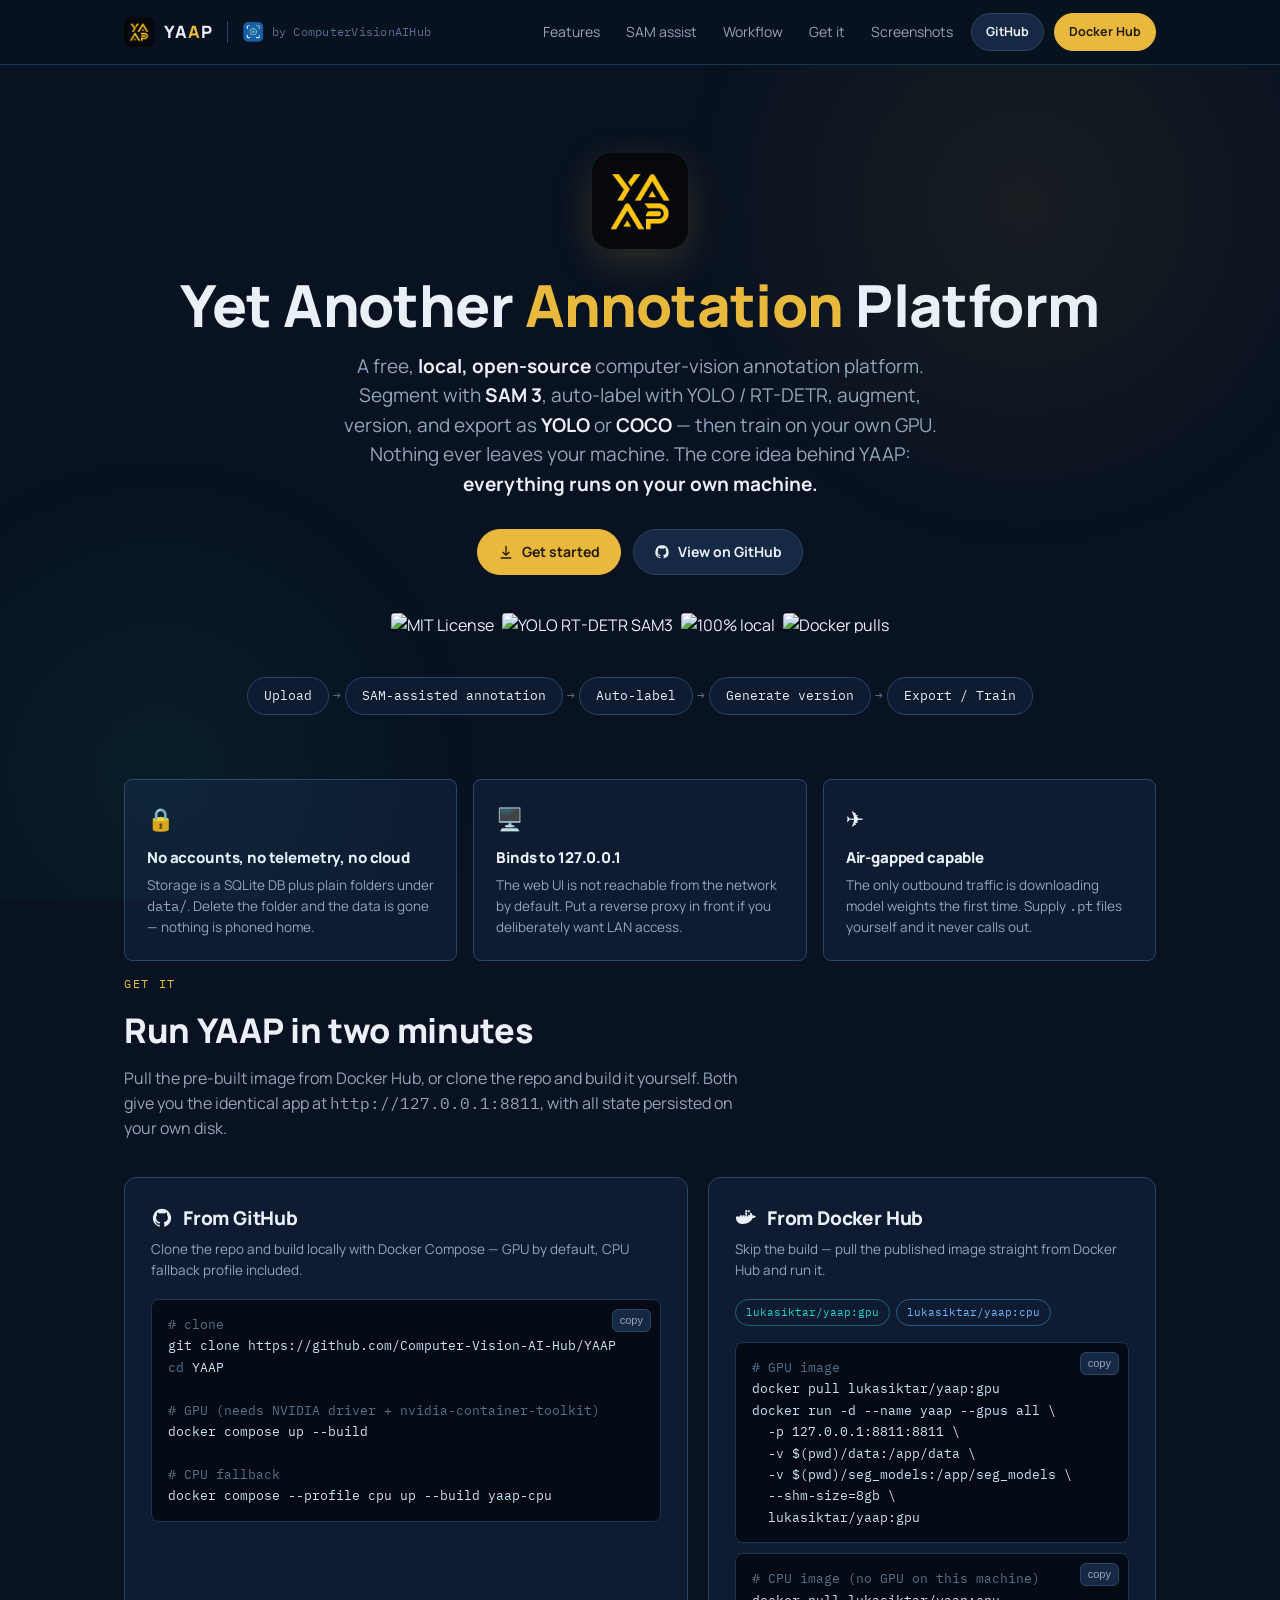
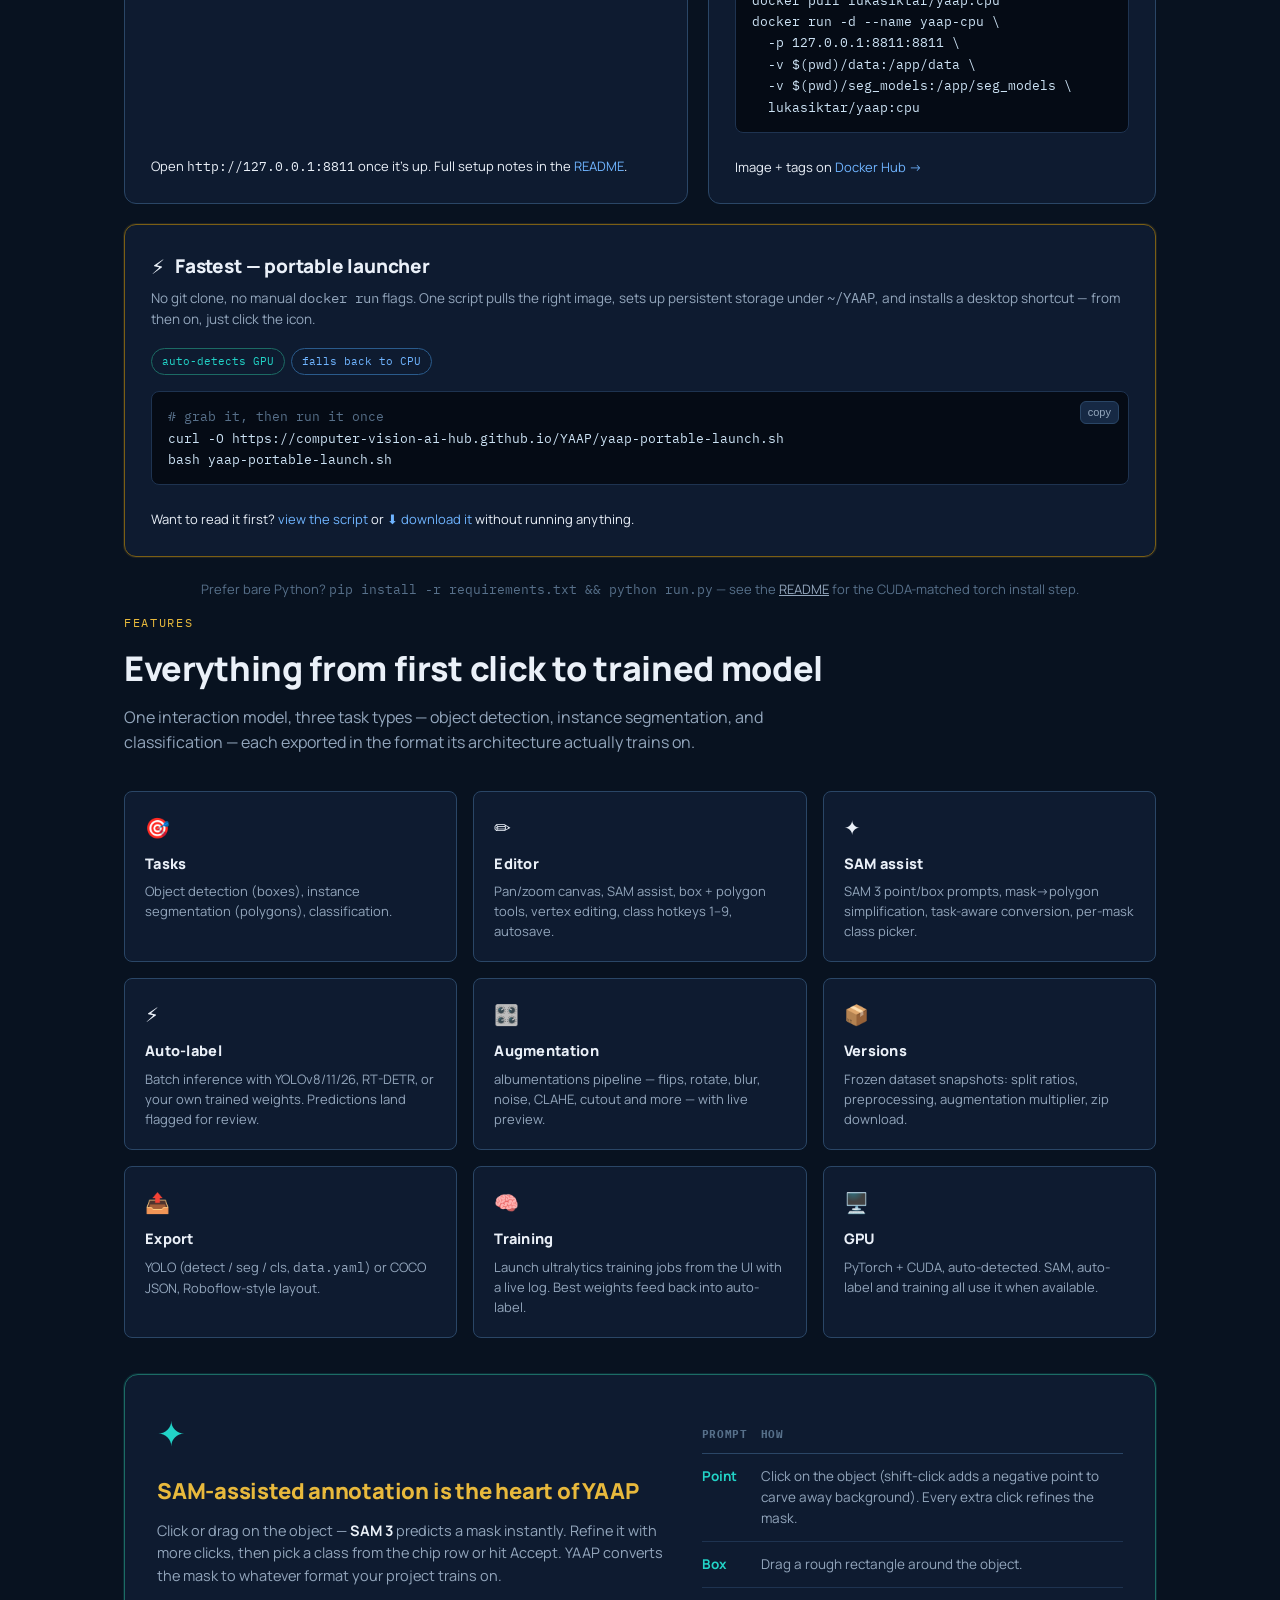
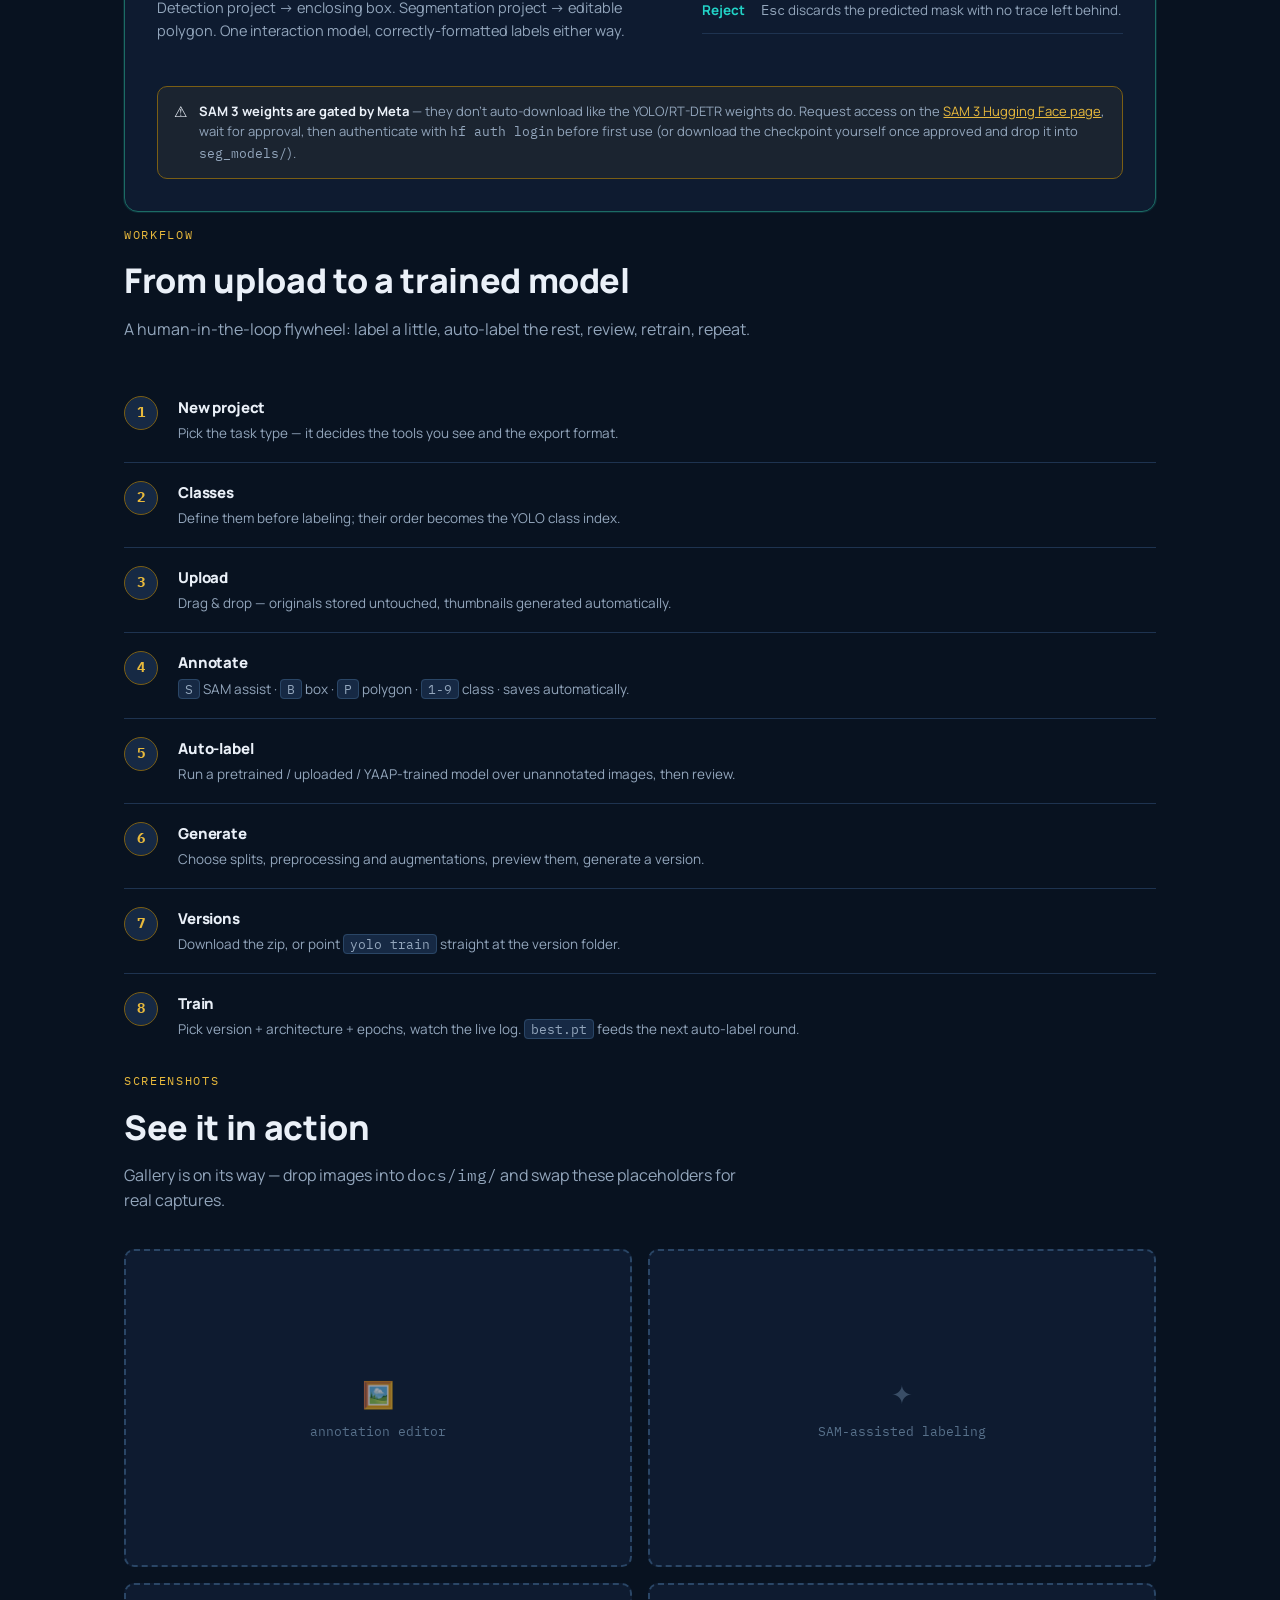
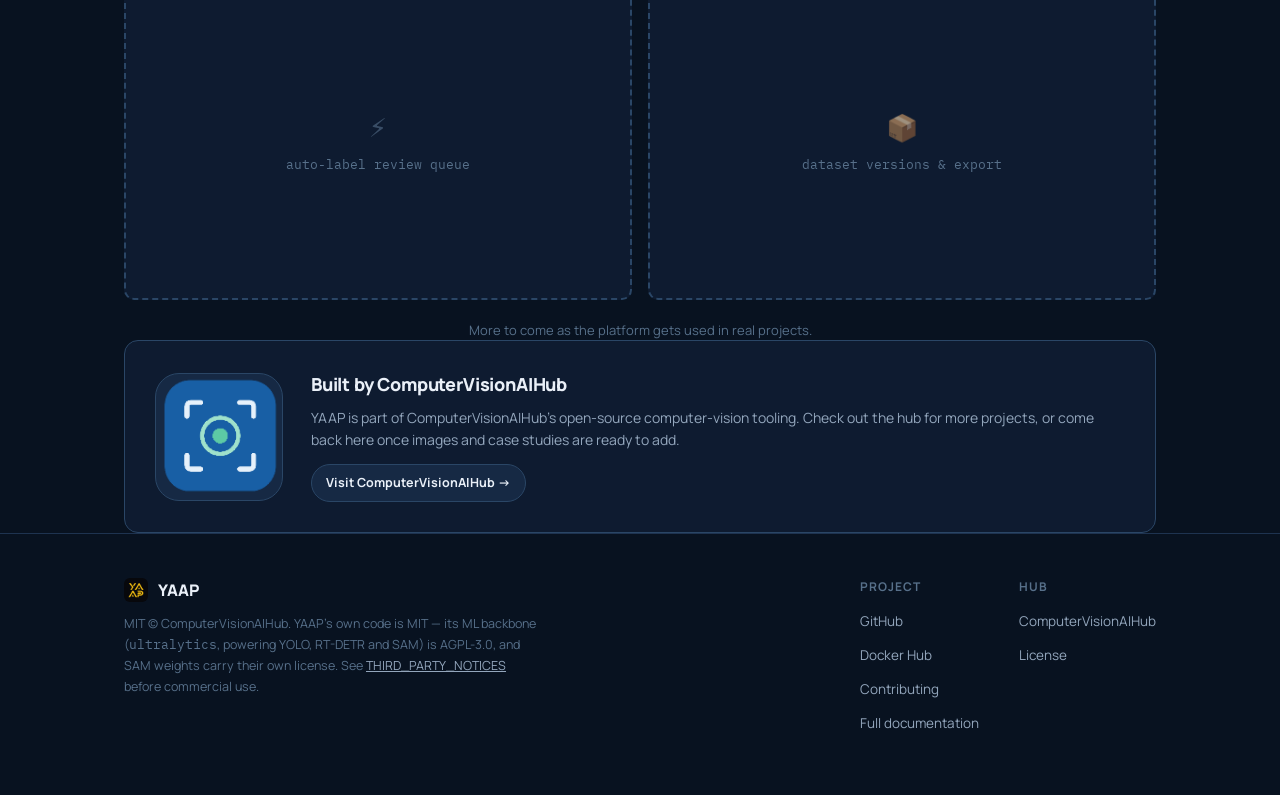
==== commit 4f5eaac6: "Remoced comments." ====
--- a/docs/index.html
+++ b/docs/index.html
@@ -118,6 +118,7 @@
 @media (max-width:820px){.get-grid{grid-template-columns:1fr}}
 .get-card{background:var(--panel);border:1px solid var(--line);border-radius:12px;padding:26px;
   display:flex;flex-direction:column}
+.get-card.featured{border:1.5px solid var(--amber-dim);box-shadow:0 0 0 1px rgba(232,185,60,.1)}
 .get-card .gh-title{display:flex;align-items:center;gap:10px;margin-bottom:6px}
 .get-card h3{font-size:19px}
 .get-card p.desc{color:var(--muted);font-size:13.5px;margin-bottom:18px}
@@ -377,6 +378,28 @@
       </div>
     </div>
 
+    <div class="get-card featured" style="margin-top:20px">
+      <div class="gh-title">
+        <span style="font-size:20px">⚡</span>
+        <h3>Fastest — portable launcher</h3>
+      </div>
+      <p class="desc">No git clone, no manual <code class="mono">docker run</code> flags. One script
+        pulls the right image, sets up persistent storage under <code class="mono">~/YAAP</code>,
+        and installs a desktop shortcut — from then on, just click the icon.</p>
+      <div class="tag-row">
+        <span class="pill gpu">auto-detects GPU</span>
+        <span class="pill cpu">falls back to CPU</span>
+      </div>
+      <div class="code-block">
+        <pre><span class="cm"># grab it, then run it once</span>
+curl -O https://computer-vision-ai-hub.github.io/YAAP/yaap-portable-launch.sh
+bash yaap-portable-launch.sh</pre>
+        <button class="copy-btn" data-copy="curl -O https://computer-vision-ai-hub.github.io/YAAP/yaap-portable-launch.sh
+bash yaap-portable-launch.sh">copy</button>
+      </div>
+      <div class="foot-link">Want to read it first? <a href="yaap-portable-launch.sh" target="_blank" rel="noopener">view the script</a> or <a href="yaap-portable-launch.sh" download>⬇ download it</a> without running anything.</div>
+    </div>
+
     <p class="bare-note">Prefer bare Python? <code class="mono">pip install -r requirements.txt && python run.py</code> — see the <a href="https://github.com/Computer-Vision-AI-Hub/YAAP#quick-start--bare-python" target="_blank" rel="noopener">README</a> for the CUDA-matched torch install step.</p>
   </section>
 
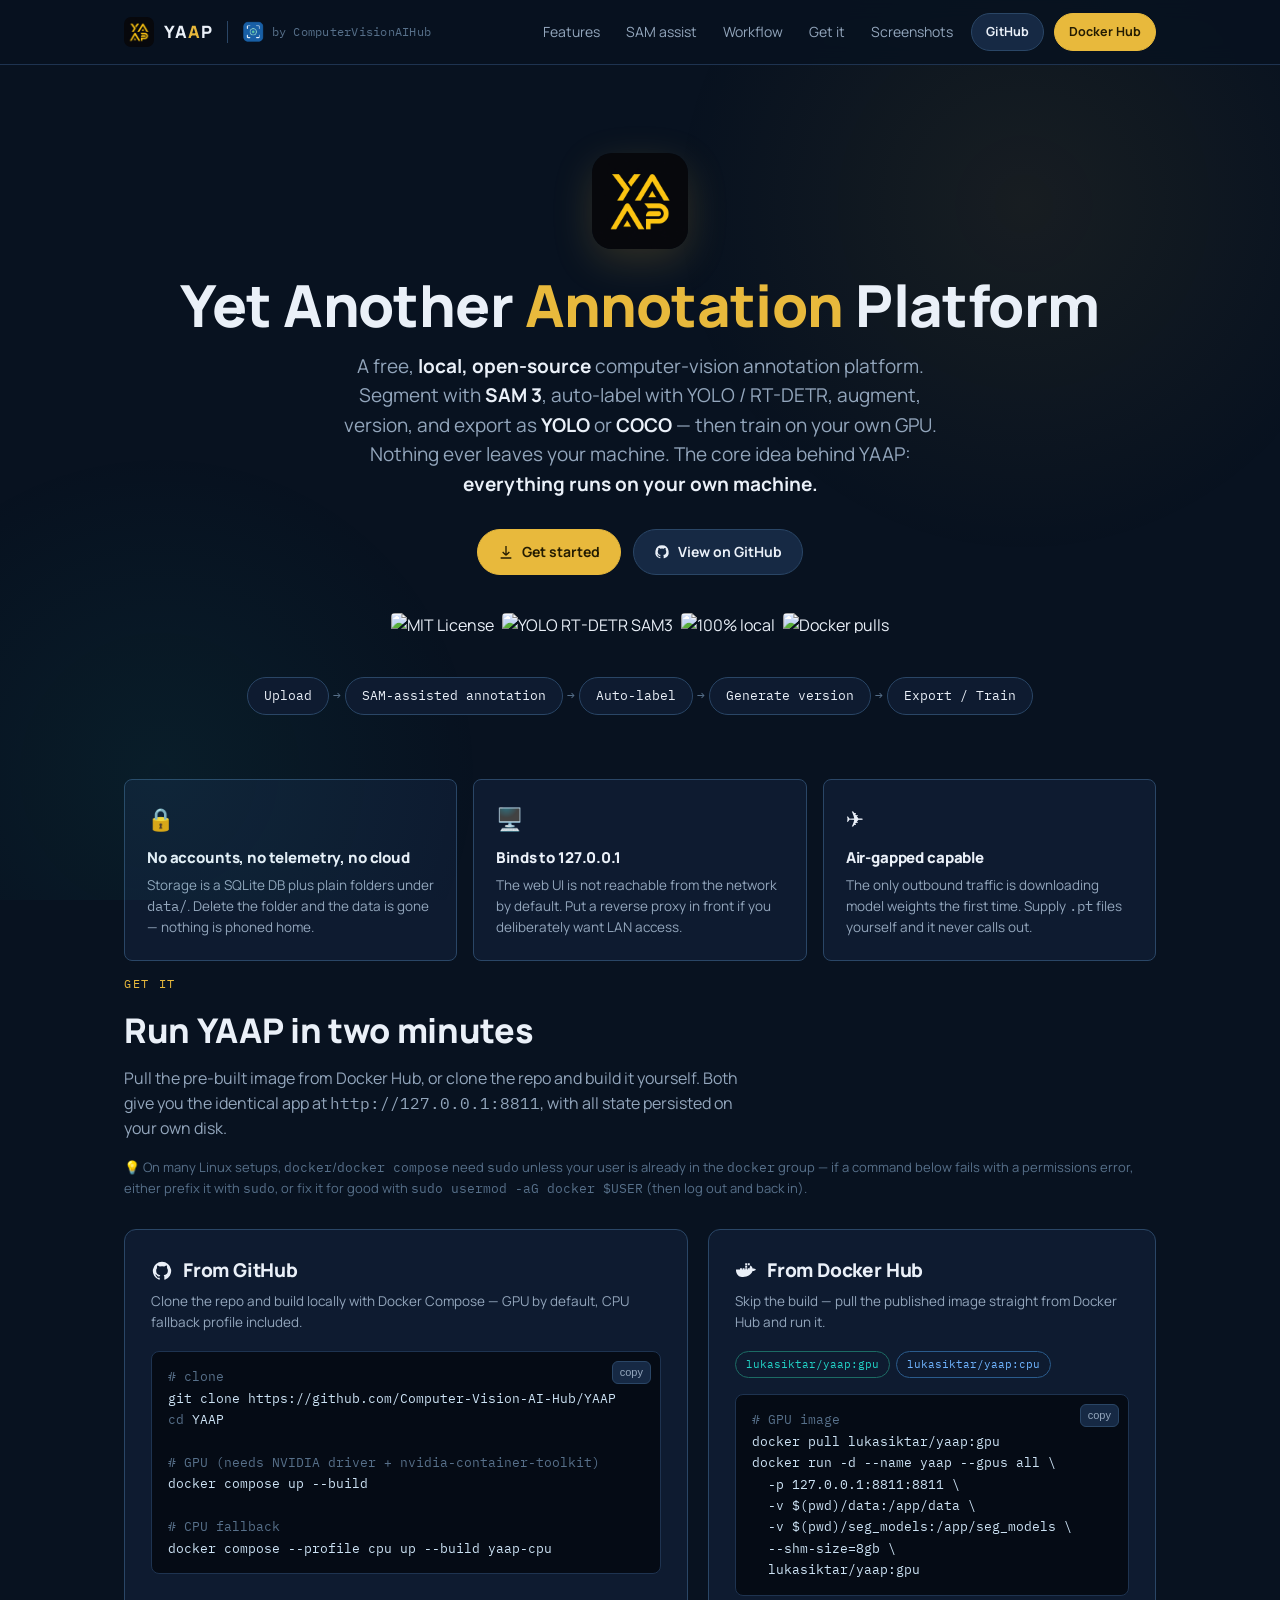
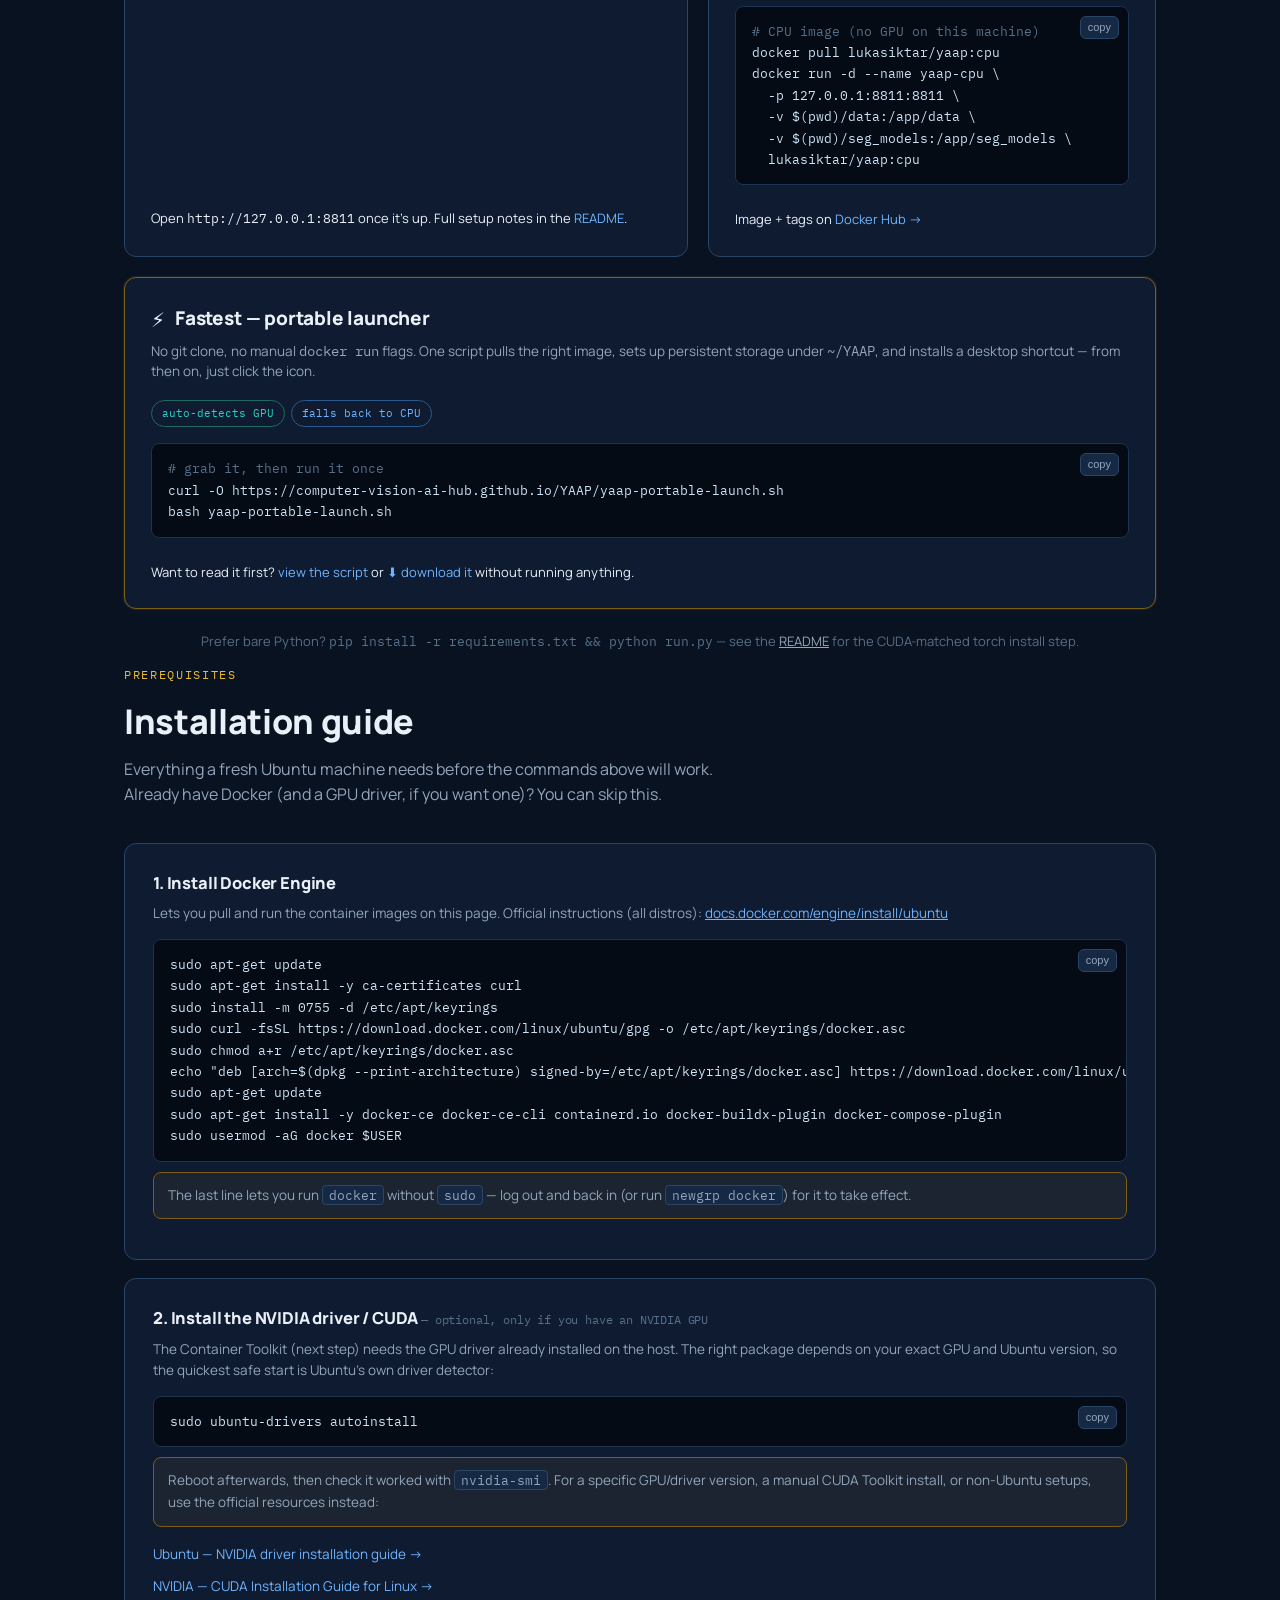
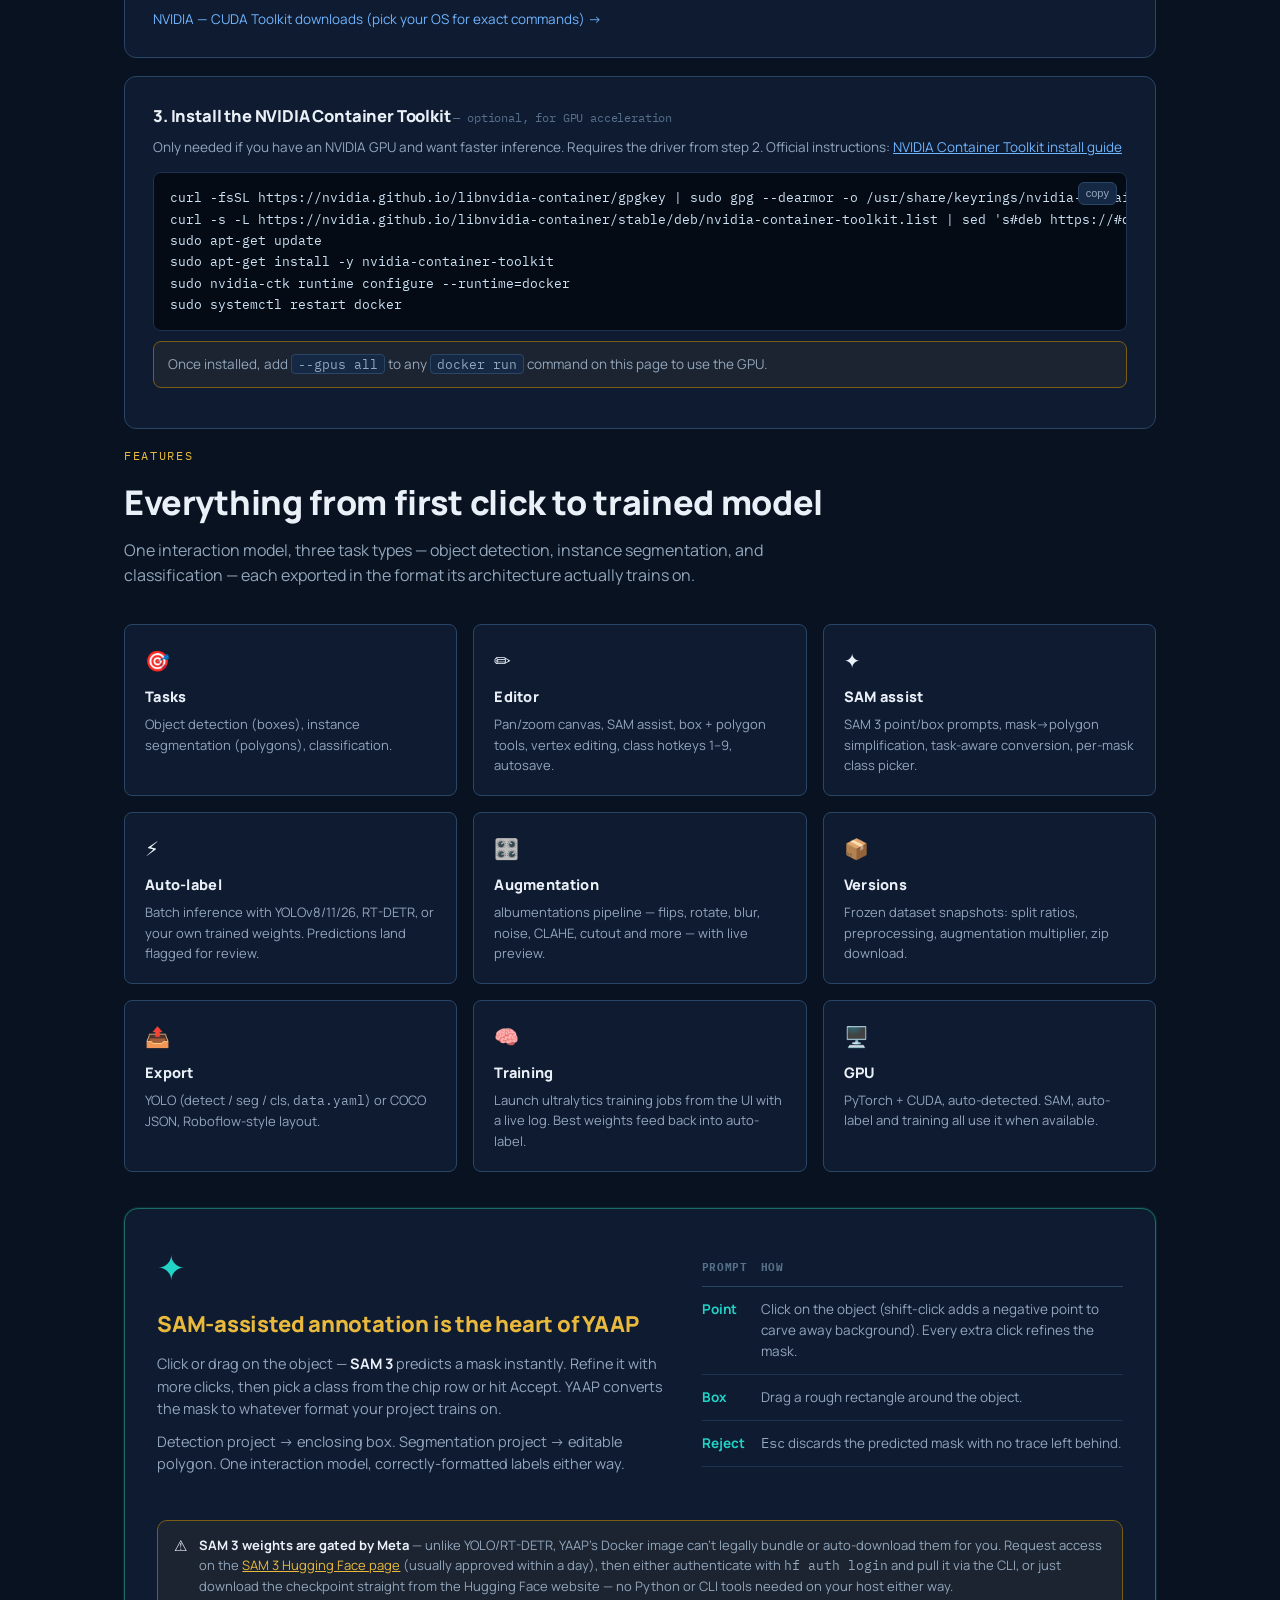
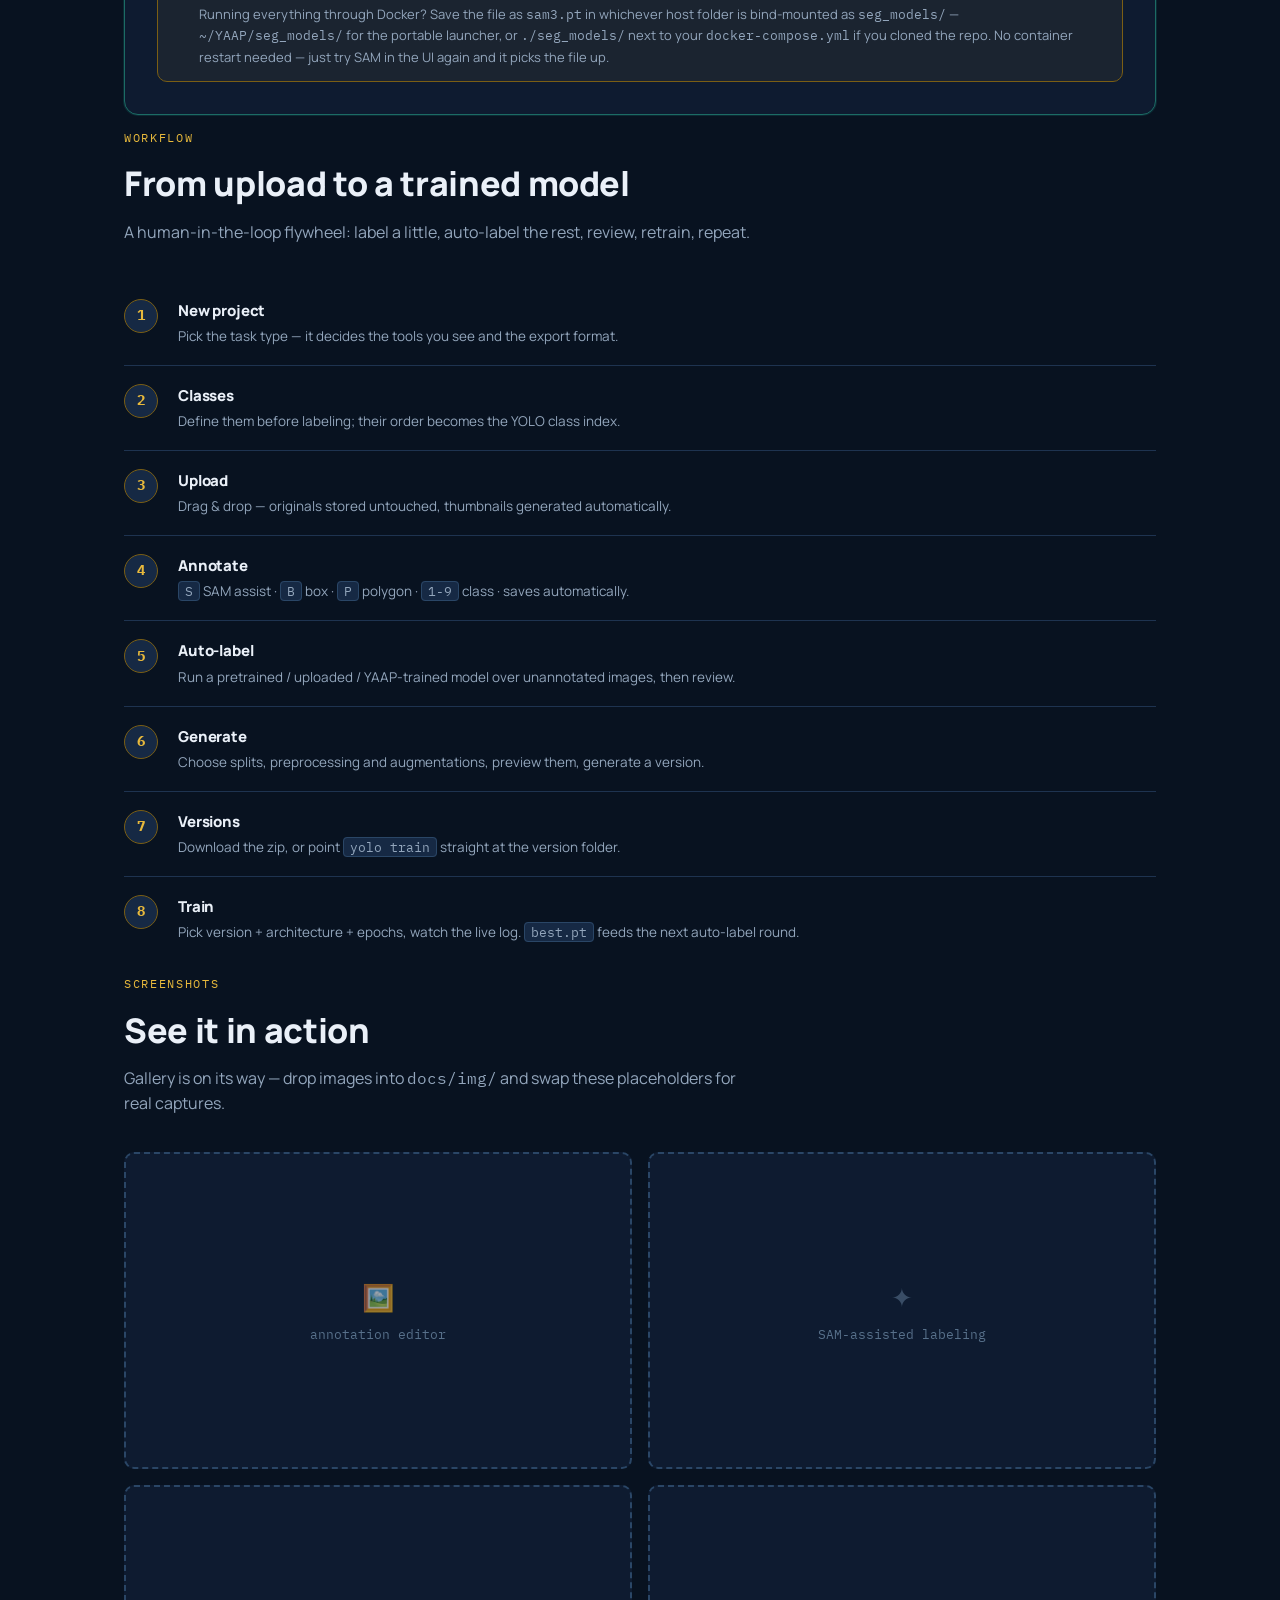
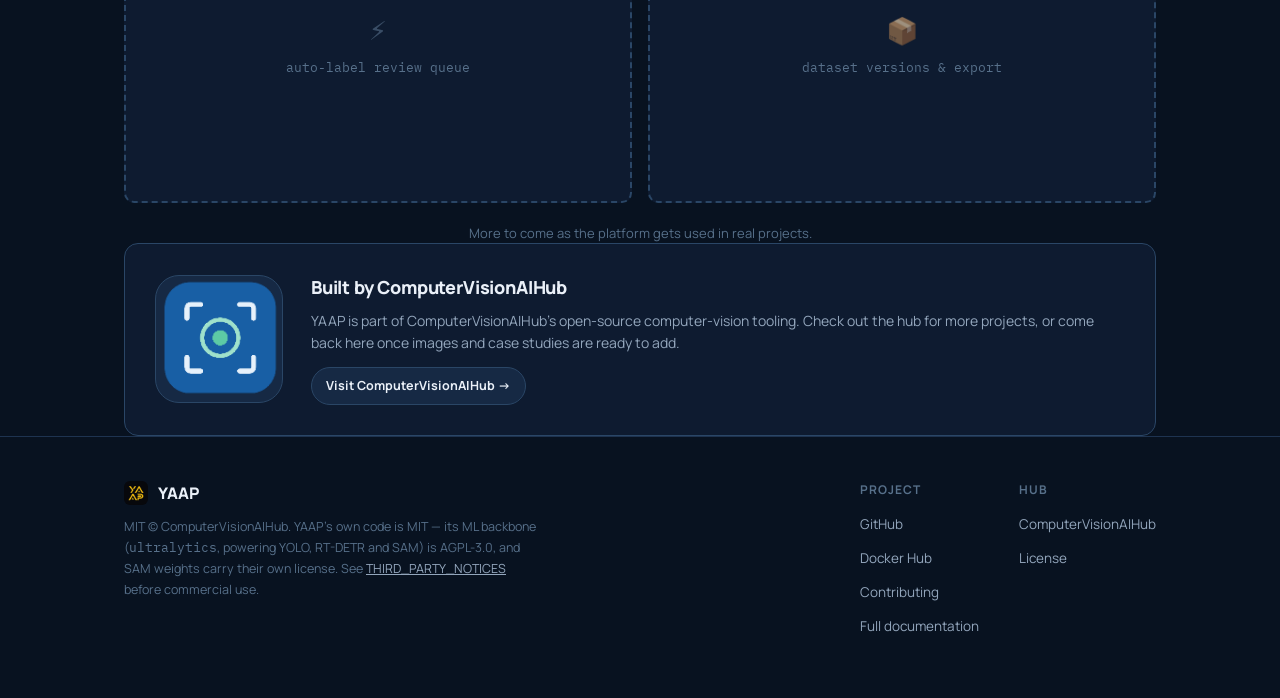
==== commit 1ade627c: "Added new features for starting the application with a portable launch script and updated the fronte" ====
--- a/docs/index.html
+++ b/docs/index.html
@@ -142,6 +142,22 @@
 .bare-note{margin-top:22px;text-align:center;color:var(--faint);font-size:13px}
 .bare-note a{color:var(--muted);text-decoration:underline}
 
+/* installation guide */
+.install-intro{color:var(--muted)}
+.guide-block{background:var(--panel);border:1px solid var(--line);border-radius:12px;
+  padding:26px 28px;margin-bottom:18px}
+.guide-block h3{font-size:16.5px;margin-bottom:8px}
+.guide-block > p{color:var(--muted);font-size:13.5px;margin-bottom:14px;line-height:1.6}
+.guide-block a{color:var(--blue)}
+.optional{font-family:var(--font-mono);font-weight:400;font-size:11.5px;color:var(--faint)}
+.install-note{background:rgba(232,185,60,.06);border:1px solid var(--amber-dim);border-radius:8px;
+  padding:12px 14px;color:var(--muted);font-size:13px;line-height:1.6;margin-top:2px}
+.install-note code,.guide-block code{background:var(--panel-2);border:1px solid var(--line);
+  border-radius:4px;padding:1px 6px;font-size:12.5px}
+.install-links{list-style:none;display:flex;flex-direction:column;gap:8px;margin-top:12px}
+.install-links a{text-decoration:none;font-size:13.5px}
+.install-links a:hover{text-decoration:underline}
+
 /* features */
 .feat-grid{display:grid;grid-template-columns:repeat(3,1fr);gap:16px}
 @media (max-width:860px){.feat-grid{grid-template-columns:repeat(2,1fr)}}
@@ -307,6 +323,7 @@
     <div class="eyebrow">Get it</div>
     <h2 class="section-title">Run YAAP in two minutes</h2>
     <p class="section-sub">Pull the pre-built image from Docker Hub, or clone the repo and build it yourself. Both give you the identical app at <code class="mono">http://127.0.0.1:8811</code>, with all state persisted on your own disk.</p>
+    <p class="bare-note" style="text-align:left;margin:-20px 0 30px">💡 On many Linux setups, <code class="mono">docker</code>/<code class="mono">docker compose</code> need <code class="mono">sudo</code> unless your user is already in the <code class="mono">docker</code> group — if a command below fails with a permissions error, either prefix it with <code class="mono">sudo</code>, or fix it for good with <code class="mono">sudo usermod -aG docker $USER</code> (then log out and back in).</p>
 
     <div class="get-grid">
       <div class="get-card">
@@ -403,6 +420,73 @@
     <p class="bare-note">Prefer bare Python? <code class="mono">pip install -r requirements.txt && python run.py</code> — see the <a href="https://github.com/Computer-Vision-AI-Hub/YAAP#quick-start--bare-python" target="_blank" rel="noopener">README</a> for the CUDA-matched torch install step.</p>
   </section>
 
+  <section class="wrap" id="install-guide">
+    <div class="eyebrow">Prerequisites</div>
+    <h2 class="section-title">Installation guide</h2>
+    <p class="section-sub install-intro">Everything a fresh Ubuntu machine needs before the commands above will work. Already have Docker (and a GPU driver, if you want one)? You can skip this.</p>
+
+    <div class="guide-block">
+      <h3>1. Install Docker Engine</h3>
+      <p>Lets you pull and run the container images on this page. Official instructions (all distros): <a href="https://docs.docker.com/engine/install/ubuntu/" target="_blank" rel="noopener">docs.docker.com/engine/install/ubuntu</a></p>
+      <div class="code-block">
+        <pre>sudo apt-get update
+sudo apt-get install -y ca-certificates curl
+sudo install -m 0755 -d /etc/apt/keyrings
+sudo curl -fsSL https://download.docker.com/linux/ubuntu/gpg -o /etc/apt/keyrings/docker.asc
+sudo chmod a+r /etc/apt/keyrings/docker.asc
+echo "deb [arch=$(dpkg --print-architecture) signed-by=/etc/apt/keyrings/docker.asc] https://download.docker.com/linux/ubuntu $(. /etc/os-release &amp;&amp; echo "$VERSION_CODENAME") stable" | sudo tee /etc/apt/sources.list.d/docker.list &gt; /dev/null
+sudo apt-get update
+sudo apt-get install -y docker-ce docker-ce-cli containerd.io docker-buildx-plugin docker-compose-plugin
+sudo usermod -aG docker $USER</pre>
+        <button class="copy-btn" data-copy="sudo apt-get update
+sudo apt-get install -y ca-certificates curl
+sudo install -m 0755 -d /etc/apt/keyrings
+sudo curl -fsSL https://download.docker.com/linux/ubuntu/gpg -o /etc/apt/keyrings/docker.asc
+sudo chmod a+r /etc/apt/keyrings/docker.asc
+echo &quot;deb [arch=$(dpkg --print-architecture) signed-by=/etc/apt/keyrings/docker.asc] https://download.docker.com/linux/ubuntu $(. /etc/os-release &amp;&amp; echo &quot;$VERSION_CODENAME&quot;) stable&quot; | sudo tee /etc/apt/sources.list.d/docker.list &gt; /dev/null
+sudo apt-get update
+sudo apt-get install -y docker-ce docker-ce-cli containerd.io docker-buildx-plugin docker-compose-plugin
+sudo usermod -aG docker $USER">copy</button>
+      </div>
+      <p class="install-note">The last line lets you run <code>docker</code> without <code>sudo</code> — log out and back in (or run <code>newgrp docker</code>) for it to take effect.</p>
+    </div>
+
+    <div class="guide-block">
+      <h3>2. Install the NVIDIA driver / CUDA <span class="optional">— optional, only if you have an NVIDIA GPU</span></h3>
+      <p>The Container Toolkit (next step) needs the GPU driver already installed on the host. The right package depends on your exact GPU and Ubuntu version, so the quickest safe start is Ubuntu's own driver detector:</p>
+      <div class="code-block">
+        <pre>sudo ubuntu-drivers autoinstall</pre>
+        <button class="copy-btn" data-copy="sudo ubuntu-drivers autoinstall">copy</button>
+      </div>
+      <p class="install-note">Reboot afterwards, then check it worked with <code>nvidia-smi</code>. For a specific GPU/driver version, a manual CUDA Toolkit install, or non-Ubuntu setups, use the official resources instead:</p>
+      <ul class="install-links">
+        <li><a href="https://ubuntu.com/server/docs/nvidia-drivers-installation" target="_blank" rel="noopener">Ubuntu — NVIDIA driver installation guide →</a></li>
+        <li><a href="https://docs.nvidia.com/cuda/cuda-installation-guide-linux/index.html" target="_blank" rel="noopener">NVIDIA — CUDA Installation Guide for Linux →</a></li>
+        <li><a href="https://developer.nvidia.com/cuda-downloads" target="_blank" rel="noopener">NVIDIA — CUDA Toolkit downloads (pick your OS for exact commands) →</a></li>
+      </ul>
+    </div>
+
+    <div class="guide-block">
+      <h3>3. Install the NVIDIA Container Toolkit <span class="optional">— optional, for GPU acceleration</span></h3>
+      <p>Only needed if you have an NVIDIA GPU and want faster inference. Requires the driver from step 2. Official instructions: <a href="https://docs.nvidia.com/datacenter/cloud-native/container-toolkit/latest/install-guide.html#installing-the-nvidia-container-toolkit" target="_blank" rel="noopener">NVIDIA Container Toolkit install guide</a></p>
+      <div class="code-block">
+        <pre>curl -fsSL https://nvidia.github.io/libnvidia-container/gpgkey | sudo gpg --dearmor -o /usr/share/keyrings/nvidia-container-toolkit-keyring.gpg
+curl -s -L https://nvidia.github.io/libnvidia-container/stable/deb/nvidia-container-toolkit.list | sed 's#deb https://#deb [signed-by=/usr/share/keyrings/nvidia-container-toolkit-keyring.gpg] https://#g' | sudo tee /etc/apt/sources.list.d/nvidia-container-toolkit.list
+sudo apt-get update
+sudo apt-get install -y nvidia-container-toolkit
+sudo nvidia-ctk runtime configure --runtime=docker
+sudo systemctl restart docker</pre>
+        <button class="copy-btn" data-copy="curl -fsSL https://nvidia.github.io/libnvidia-container/gpgkey | sudo gpg --dearmor -o /usr/share/keyrings/nvidia-container-toolkit-keyring.gpg
+curl -s -L https://nvidia.github.io/libnvidia-container/stable/deb/nvidia-container-toolkit.list | sed 's#deb https://#deb [signed-by=/usr/share/keyrings/nvidia-container-toolkit-keyring.gpg] https://#g' | sudo tee /etc/apt/sources.list.d/nvidia-container-toolkit.list
+sudo apt-get update
+sudo apt-get install -y nvidia-container-toolkit
+sudo nvidia-ctk runtime configure --runtime=docker
+sudo systemctl restart docker">copy</button>
+      </div>
+      <p class="install-note">Once installed, add <code>--gpus all</code> to any <code>docker run</code> command on this page to use the GPU.</p>
+    </div>
+  </section>
+
   <section class="wrap" id="features">
     <div class="eyebrow">Features</div>
     <h2 class="section-title">Everything from first click to trained model</h2>
@@ -439,11 +523,20 @@
       </table>
       <div class="sam-warn">
         <span class="ico">⚠️</span>
-        <p><b style="color:var(--text)">SAM 3 weights are gated by Meta</b> — they don't auto-download like the
-          YOLO/RT-DETR weights do. Request access on the
-          <a href="https://huggingface.co/facebook/sam3" target="_blank" rel="noopener">SAM 3 Hugging Face page</a>,
-          wait for approval, then authenticate with <code class="mono">hf auth login</code> before first use
-          (or download the checkpoint yourself once approved and drop it into <code class="mono">seg_models/</code>).</p>
+        <div>
+          <p><b style="color:var(--text)">SAM 3 weights are gated by Meta</b> — unlike YOLO/RT-DETR, YAAP's
+            Docker image can't legally bundle or auto-download them for you. Request access on the
+            <a href="https://huggingface.co/facebook/sam3" target="_blank" rel="noopener">SAM 3 Hugging Face page</a>
+            (usually approved within a day), then either authenticate with <code class="mono">hf auth login</code>
+            and pull it via the CLI, or just download the checkpoint straight from the Hugging Face website —
+            no Python or CLI tools needed on your host either way.</p>
+          <p style="margin-top:8px">Running everything through Docker? Save the file as
+            <code class="mono">sam3.pt</code> in whichever host folder is bind-mounted as
+            <code class="mono">seg_models/</code> — <code class="mono">~/YAAP/seg_models/</code> for the
+            portable launcher, or <code class="mono">./seg_models/</code> next to your
+            <code class="mono">docker-compose.yml</code> if you cloned the repo. No container restart
+            needed — just try SAM in the UI again and it picks the file up.</p>
+        </div>
       </div>
     </div>
   </section>
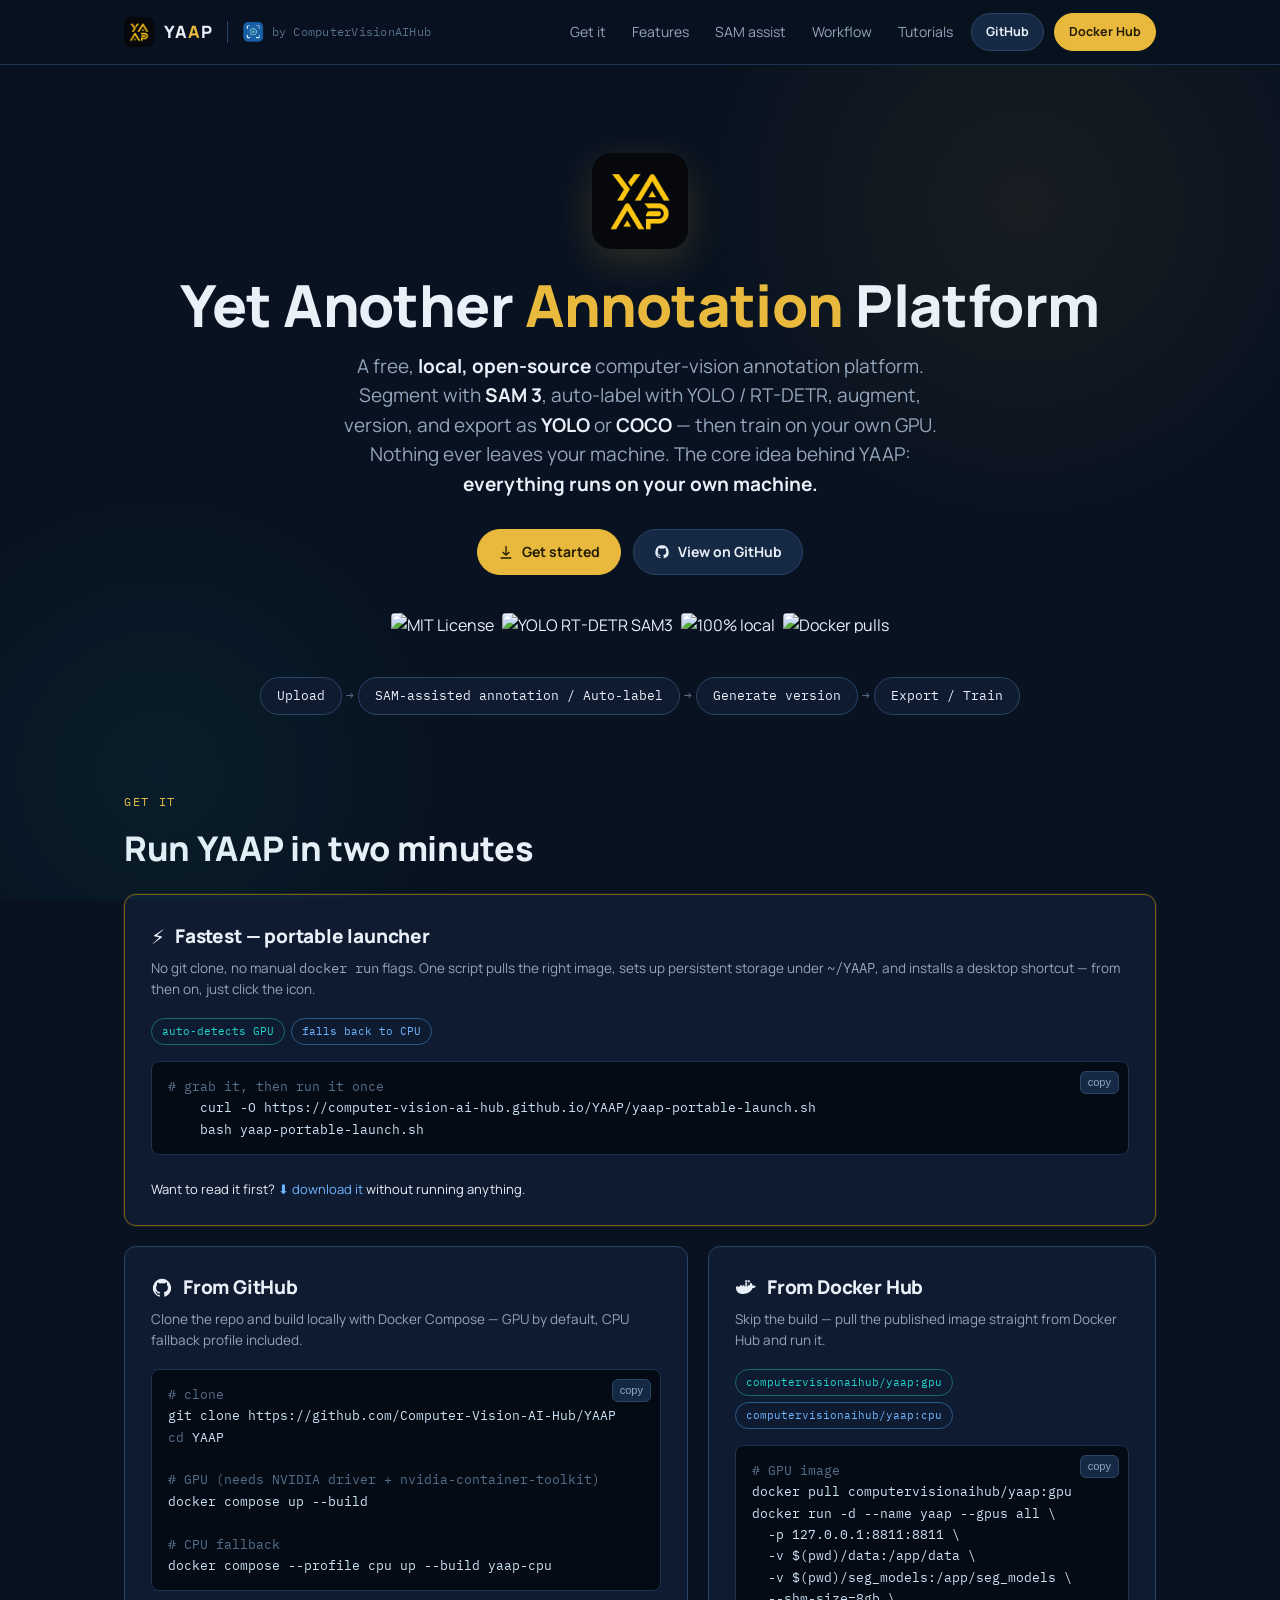
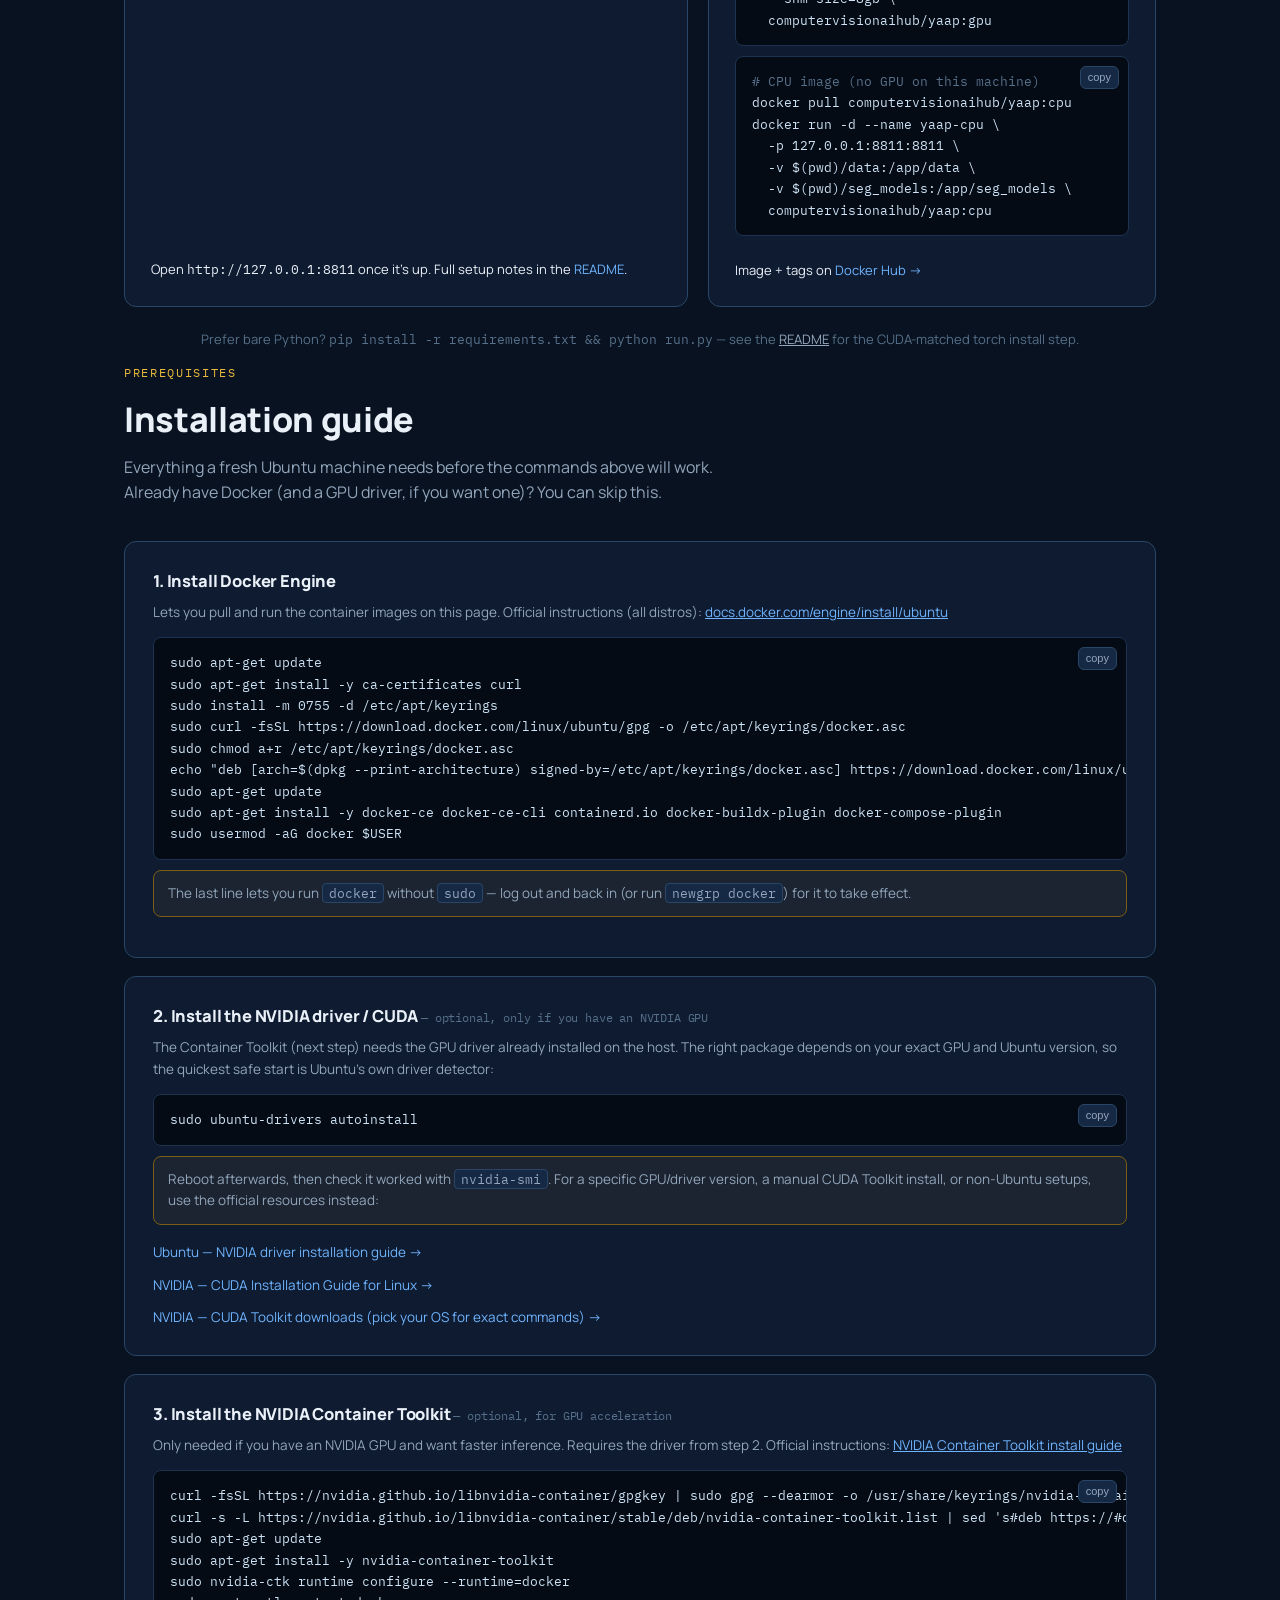
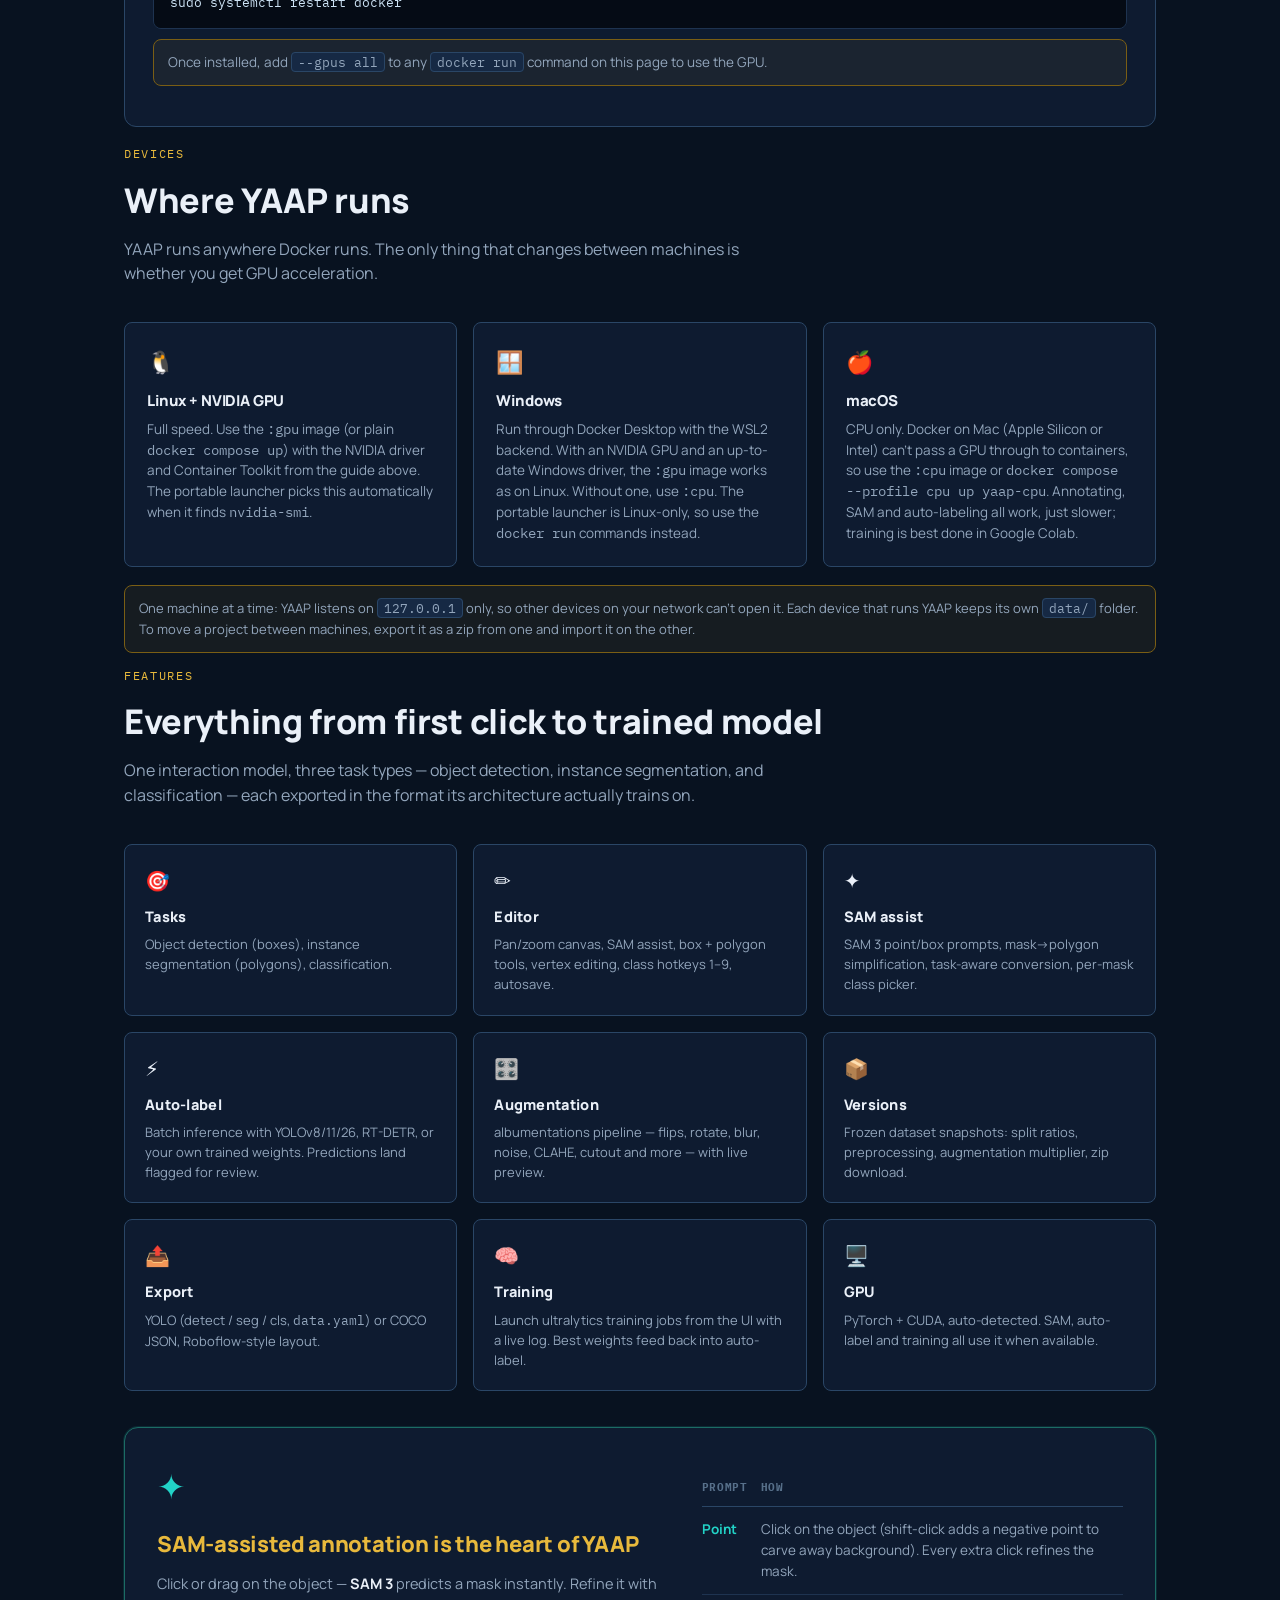
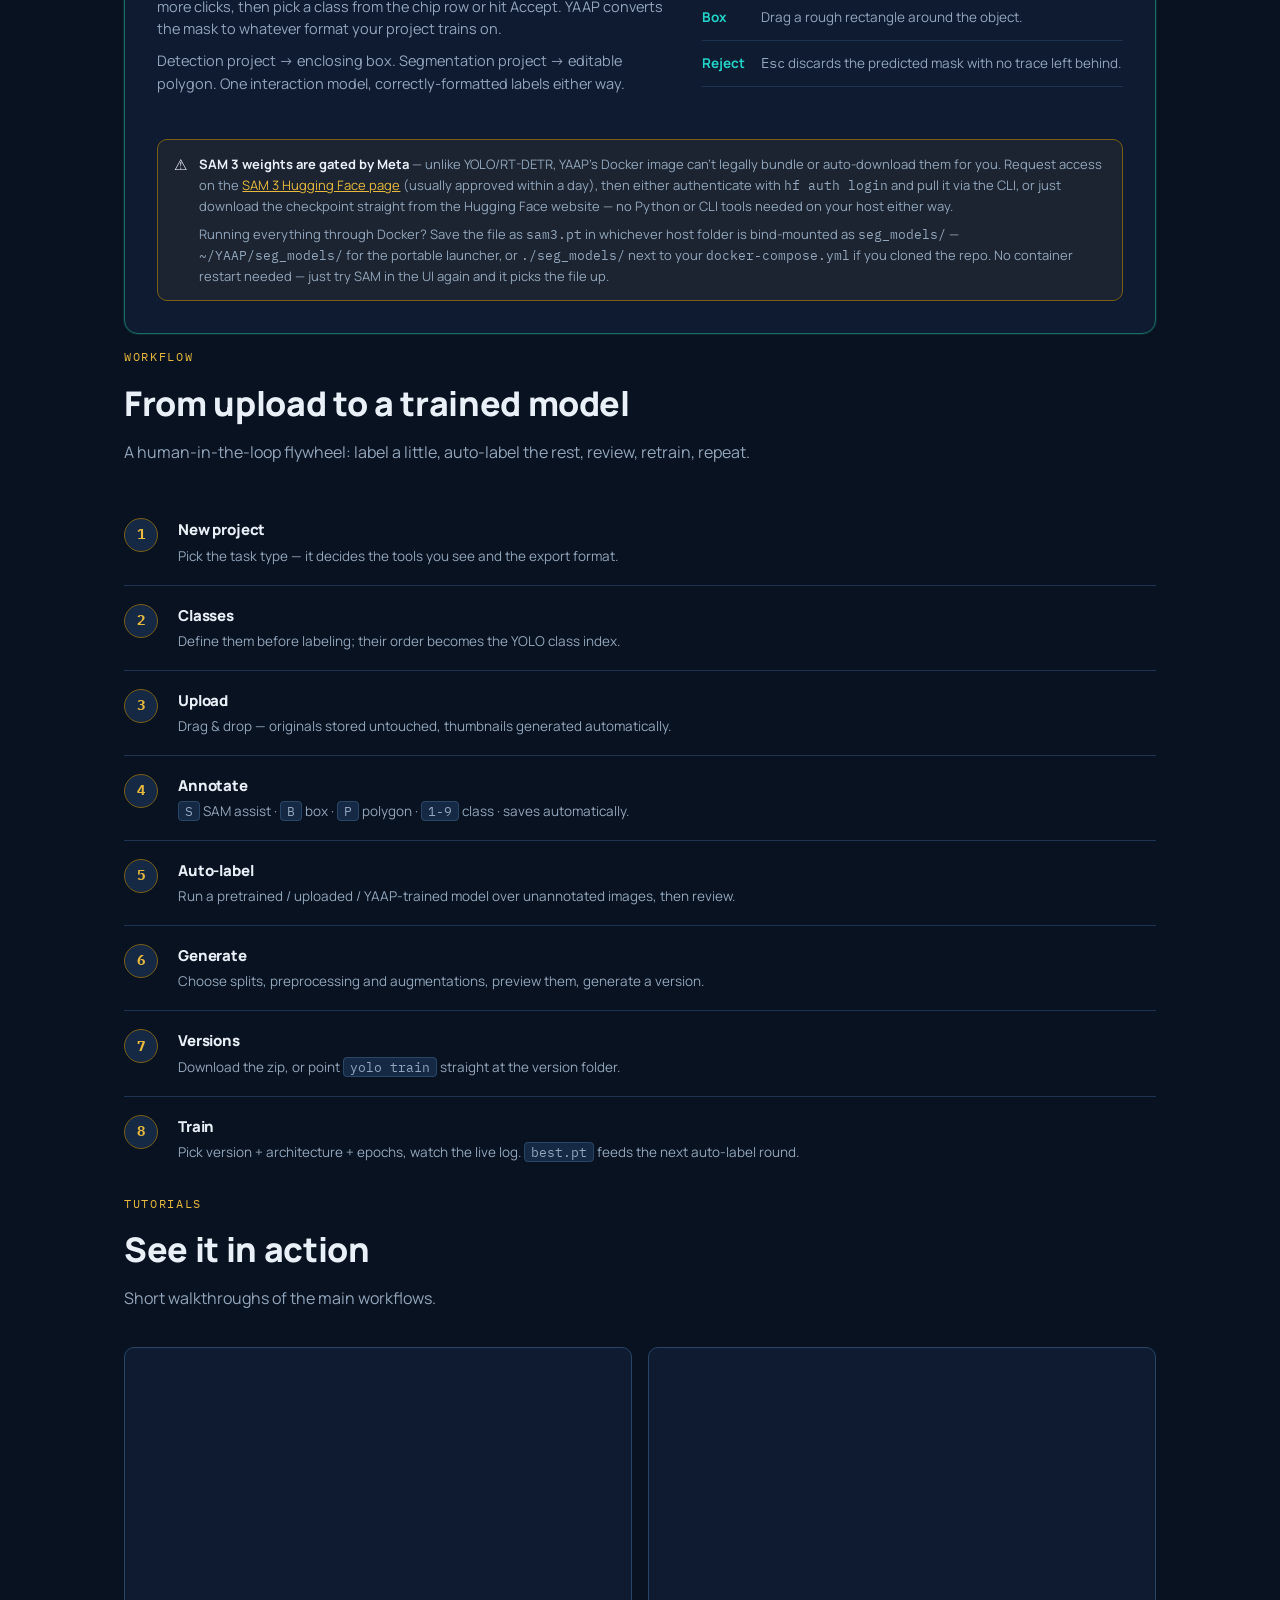
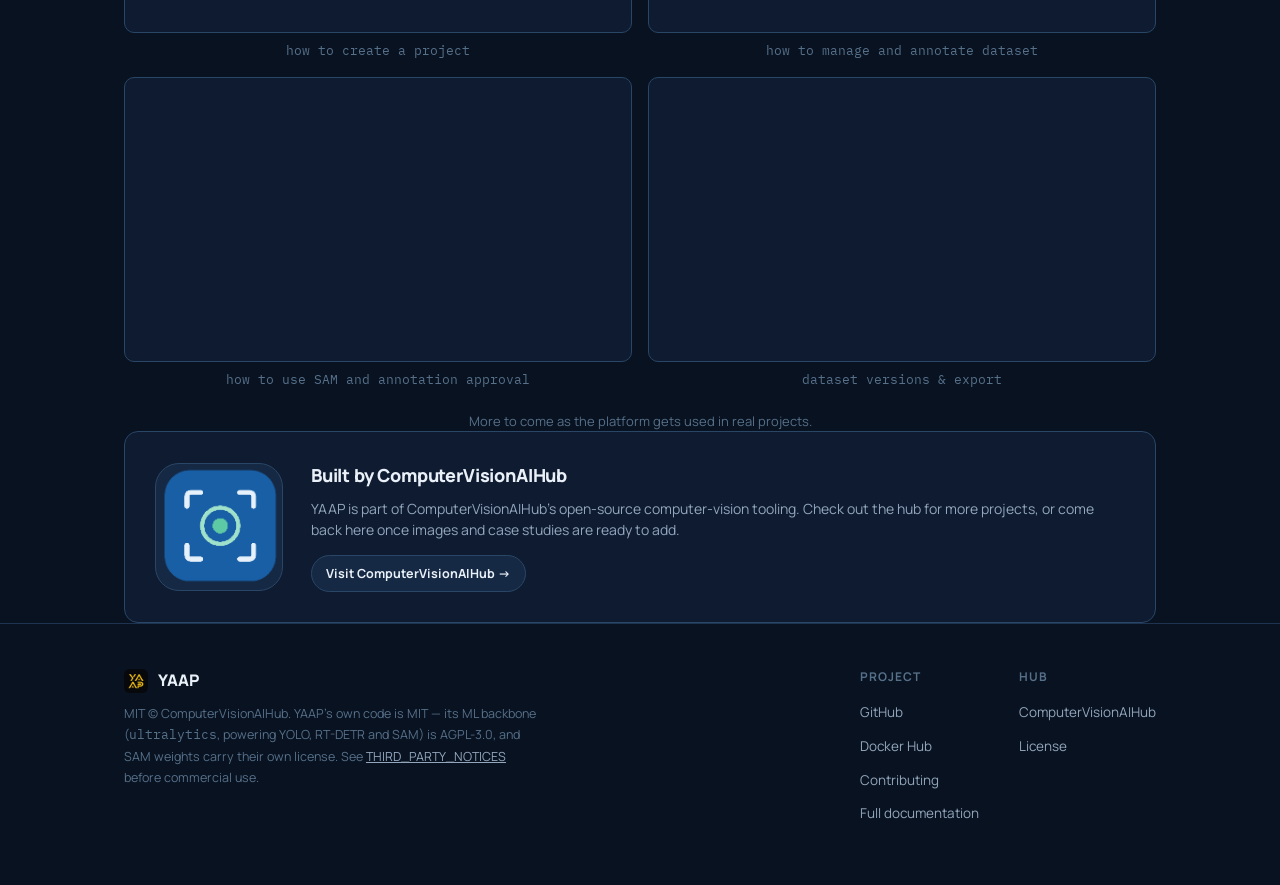
==== commit 2d189a35: "Major update: Added tests. Modified documentation and readme. Modified docker images and switched to" ====
--- a/docs/index.html
+++ b/docs/index.html
@@ -199,7 +199,7 @@
 .tl-body p{color:var(--muted);font-size:13.5px}
 .tl-body code{background:var(--panel-2);border:1px solid var(--line);border-radius:4px;padding:1px 6px;font-size:12.5px}
 
-/* screenshots */
+/* tutorials */
 .shot-grid{display:grid;grid-template-columns:repeat(2,1fr);gap:16px}
 @media (max-width:700px){.shot-grid{grid-template-columns:1fr}}
 .shot{aspect-ratio:16/10;border:2px dashed var(--line);border-radius:10px;
@@ -207,6 +207,9 @@
   color:var(--faint);background:var(--panel)}
 .shot .ico{font-size:26px;opacity:.6}
 .shot span{font-size:13px;font-family:var(--font-mono)}
+.video{margin:0;display:flex;flex-direction:column;gap:8px}
+.video iframe{width:100%;aspect-ratio:16/9;border:1px solid var(--line);border-radius:10px;background:var(--panel)}
+.video figcaption{font-size:13px;font-family:var(--font-mono);color:var(--faint);text-align:center}
 .shot-note{text-align:center;color:var(--faint);font-size:13px;margin-top:20px}
 
 /* CVAIH callout */
@@ -251,15 +254,15 @@
       </a>
     </div>
     <div class="nav-links">
+      <a href="#get-it">Get it</a>
       <a href="#features">Features</a>
       <a href="#sam">SAM assist</a>
       <a href="#workflow">Workflow</a>
-      <a href="#get-it">Get it</a>
-      <a href="#screenshots">Screenshots</a>
+      <a href="#tutorials">Tutorials</a>
     </div>
     <div class="nav-cta">
       <a class="btn small" href="https://github.com/Computer-Vision-AI-Hub/YAAP" target="_blank" rel="noopener">GitHub</a>
-      <a class="btn small primary" href="https://hub.docker.com/r/lukasiktar/yaap" target="_blank" rel="noopener">Docker Hub</a>
+      <a class="btn small primary" href="https://hub.docker.com/r/computervisionaihub/yaap" target="_blank" rel="noopener">Docker Hub</a>
     </div>
   </div>
 </nav>
@@ -286,115 +289,24 @@
       <img src="https://img.shields.io/badge/license-MIT-E8B93C" alt="MIT License">
       <img src="https://img.shields.io/badge/backbone-YOLO%20%7C%20RT--DETR%20%7C%20SAM%203-22D3C7" alt="YOLO RT-DETR SAM3">
       <img src="https://img.shields.io/badge/data-100%25%20local-6FB4FF" alt="100% local">
-      <img src="https://img.shields.io/docker/pulls/lukasiktar/yaap?label=docker%20pulls&color=2496ED" alt="Docker pulls">
+      <img src="https://img.shields.io/docker/pulls/computervisionaihub/yaap?label=docker%20pulls&color=2496ED" alt="Docker pulls">
     </div>
     <div class="flow">
       <span class="step">Upload</span><span class="arrow">→</span>
-      <span class="step">SAM-assisted annotation</span><span class="arrow">→</span>
-      <span class="step">Auto-label</span><span class="arrow">→</span>
+      <span class="step">SAM-assisted annotation / Auto-label</span><span class="arrow">→</span>
       <span class="step">Generate version</span><span class="arrow">→</span>
       <span class="step">Export / Train</span>
     </div>
   </div>
 </header>
 
-<main>
-  <section class="wrap">
-    <div class="why">
-      <div class="card">
-        <div class="ico">🔒</div>
-        <h3>No accounts, no telemetry, no cloud</h3>
-        <p>Storage is a SQLite DB plus plain folders under <code class="mono">data/</code>. Delete the folder and the data is gone — nothing is phoned home.</p>
-      </div>
-      <div class="card">
-        <div class="ico">🖥️</div>
-        <h3>Binds to 127.0.0.1</h3>
-        <p>The web UI is not reachable from the network by default. Put a reverse proxy in front if you deliberately want LAN access.</p>
-      </div>
-      <div class="card">
-        <div class="ico">✈️</div>
-        <h3>Air-gapped capable</h3>
-        <p>The only outbound traffic is downloading model weights the first time. Supply <code class="mono">.pt</code> files yourself and it never calls out.</p>
-      </div>
-    </div>
-  </section>
-
+<main> 
   <section class="wrap" id="get-it">
     <div class="eyebrow">Get it</div>
     <h2 class="section-title">Run YAAP in two minutes</h2>
-    <p class="section-sub">Pull the pre-built image from Docker Hub, or clone the repo and build it yourself. Both give you the identical app at <code class="mono">http://127.0.0.1:8811</code>, with all state persisted on your own disk.</p>
-    <p class="bare-note" style="text-align:left;margin:-20px 0 30px">💡 On many Linux setups, <code class="mono">docker</code>/<code class="mono">docker compose</code> need <code class="mono">sudo</code> unless your user is already in the <code class="mono">docker</code> group — if a command below fails with a permissions error, either prefix it with <code class="mono">sudo</code>, or fix it for good with <code class="mono">sudo usermod -aG docker $USER</code> (then log out and back in).</p>
-
-    <div class="get-grid">
-      <div class="get-card">
-        <div class="gh-title">
-          <svg width="22" height="22" viewBox="0 0 24 24" fill="currentColor"><path d="M12 2a10 10 0 00-3.16 19.49c.5.09.68-.22.68-.48v-1.7c-2.78.6-3.37-1.34-3.37-1.34-.46-1.16-1.11-1.47-1.11-1.47-.91-.62.07-.6.07-.6 1 .07 1.53 1.03 1.53 1.03.9 1.53 2.36 1.09 2.93.83.09-.65.35-1.09.63-1.34-2.22-.25-4.56-1.11-4.56-4.94 0-1.09.39-1.98 1.03-2.68-.1-.25-.45-1.27.1-2.65 0 0 .84-.27 2.75 1.02a9.4 9.4 0 015 0c1.91-1.29 2.75-1.02 2.75-1.02.55 1.38.2 2.4.1 2.65.64.7 1.03 1.59 1.03 2.68 0 3.84-2.34 4.68-4.57 4.93.36.31.68.92.68 1.85v2.74c0 .27.18.58.69.48A10 10 0 0012 2z"/></svg>
-          <h3>From GitHub</h3>
-        </div>
-        <p class="desc">Clone the repo and build locally with Docker Compose — GPU by default, CPU fallback profile included.</p>
-        <div class="code-block">
-          <pre><span class="cm"># clone</span>
-git clone https://github.com/Computer-Vision-AI-Hub/YAAP
-<span class="cm">cd</span> YAAP
-
-<span class="cm"># GPU (needs NVIDIA driver + nvidia-container-toolkit)</span>
-docker compose up --build
-
-<span class="cm"># CPU fallback</span>
-docker compose --profile cpu up --build yaap-cpu</pre>
-          <button class="copy-btn" data-copy="git clone https://github.com/Computer-Vision-AI-Hub/YAAP
-cd YAAP
-docker compose up --build">copy</button>
-        </div>
-        <div class="foot-link">Open <code class="mono">http://127.0.0.1:8811</code> once it's up. Full setup notes in the <a href="https://github.com/Computer-Vision-AI-Hub/YAAP#readme" target="_blank" rel="noopener">README</a>.</div>
-      </div>
-
-      <div class="get-card">
-        <div class="gh-title">
-          <svg width="22" height="22" viewBox="0 0 24 24" fill="currentColor"><path d="M13.98 11.19h2.12v-2.09H13.98v2.09zM11.14 8.4h2.13V6.31h-2.13V8.4zm0 2.79h2.13V9.1h-2.13v2.09zm-2.83 0h2.12V9.1H8.31v2.09zm-2.85 0h2.13V9.1H5.46v2.09zm5.68 2.79h2.13v-2.09h-2.13v2.09zm-2.83 0h2.12v-2.09H8.31v2.09zm-2.85 0h2.13v-2.09H5.46v2.09zm-2.84 0h2.12v-2.09H2.62v2.09zm11.36-8.37h2.12V3.52h-2.12v2.09zm-2.84 0h2.13V3.52h-2.13v2.09zM21.8 9.71s-.79-.75-2.6-.5c-.14-1.07-.79-2-1.87-2.85l-.38-.27-.26.38c-.35.5-.6 1.13-.66 1.75-.05.62.05 1.24.32 1.75-.24.13-.7.32-1.31.32H1.19c-.24.9-.24 5.14 2.87 7.14 2.25 1.44 5.62 1.5 8.19.68 3.1-1 5.83-3.1 7-6.14 1.85.03 2.94-.87 3.4-1.44l.15-.19-.19-.13z"/></svg>
-          <h3>From Docker Hub</h3>
-        </div>
-        <p class="desc">Skip the build — pull the published image straight from Docker Hub and run it.</p>
-        <div class="tag-row">
-          <span class="pill gpu">lukasiktar/yaap:gpu</span>
-          <span class="pill cpu">lukasiktar/yaap:cpu</span>
-        </div>
-        <div class="code-block">
-          <pre><span class="cm"># GPU image</span>
-docker pull lukasiktar/yaap:gpu
-docker run -d --name yaap --gpus all \
-  -p 127.0.0.1:8811:8811 \
-  -v $(pwd)/data:/app/data \
-  -v $(pwd)/seg_models:/app/seg_models \
-  --shm-size=8gb \
-  lukasiktar/yaap:gpu</pre>
-          <button class="copy-btn" data-copy="docker pull lukasiktar/yaap:gpu
-docker run -d --name yaap --gpus all \
-  -p 127.0.0.1:8811:8811 \
-  -v $(pwd)/data:/app/data \
-  -v $(pwd)/seg_models:/app/seg_models \
-  --shm-size=8gb \
-  lukasiktar/yaap:gpu">copy</button>
-        </div>
-        <div class="code-block">
-          <pre><span class="cm"># CPU image (no GPU on this machine)</span>
-docker pull lukasiktar/yaap:cpu
-docker run -d --name yaap-cpu \
-  -p 127.0.0.1:8811:8811 \
-  -v $(pwd)/data:/app/data \
-  -v $(pwd)/seg_models:/app/seg_models \
-  lukasiktar/yaap:cpu</pre>
-          <button class="copy-btn" data-copy="docker pull lukasiktar/yaap:cpu
-docker run -d --name yaap-cpu \
-  -p 127.0.0.1:8811:8811 \
-  -v $(pwd)/data:/app/data \
-  -v $(pwd)/seg_models:/app/seg_models \
-  lukasiktar/yaap:cpu">copy</button>
-        </div>
-        <div class="foot-link">Image + tags on <a href="https://hub.docker.com/r/lukasiktar/yaap" target="_blank" rel="noopener">Docker Hub →</a></div>
-      </div>
-    </div>
-
+    <!-- <p class="section-sub">Pull the pre-built image from Docker Hub, or clone the repo and build it yourself. Both give you the identical app at <code class="mono">http://127.0.0.1:8811</code>, with all state persisted on your own disk.</p> -->
+    <!-- <p class="bare-note" style="text-align:left;margin:-20px 0 30px">💡 On many Linux setups, <code class="mono">docker</code>/<code class="mono">docker compose</code> need <code class="mono">sudo</code> unless your user is already in the <code class="mono">docker</code> group — if a command below fails with a permissions error, either prefix it with <code class="mono">sudo</code>, or fix it for good with <code class="mono">sudo usermod -aG docker $USER</code> (then log out and back in).</p> -->
+    
     <div class="get-card featured" style="margin-top:20px">
       <div class="gh-title">
         <span style="font-size:20px">⚡</span>
@@ -409,12 +321,82 @@
       </div>
       <div class="code-block">
         <pre><span class="cm"># grab it, then run it once</span>
-curl -O https://computer-vision-ai-hub.github.io/YAAP/yaap-portable-launch.sh
-bash yaap-portable-launch.sh</pre>
+    curl -O https://computer-vision-ai-hub.github.io/YAAP/yaap-portable-launch.sh
+    bash yaap-portable-launch.sh</pre>
         <button class="copy-btn" data-copy="curl -O https://computer-vision-ai-hub.github.io/YAAP/yaap-portable-launch.sh
-bash yaap-portable-launch.sh">copy</button>
-      </div>
-      <div class="foot-link">Want to read it first? <a href="yaap-portable-launch.sh" target="_blank" rel="noopener">view the script</a> or <a href="yaap-portable-launch.sh" download>⬇ download it</a> without running anything.</div>
+    bash yaap-portable-launch.sh">copy</button>
+      </div>
+      <div class="foot-link">Want to read it first? <a href="yaap-portable-launch.sh" target="_blank" rel="noopener"> <a href="yaap-portable-launch.sh" download>⬇ download it</a> without running anything.</div> 
+    </div>
+
+    <div class="get-grid" style="margin-top:20px">
+      <div class="get-card">
+        <div class="gh-title">
+          <svg width="22" height="22" viewBox="0 0 24 24" fill="currentColor"><path d="M12 2a10 10 0 00-3.16 19.49c.5.09.68-.22.68-.48v-1.7c-2.78.6-3.37-1.34-3.37-1.34-.46-1.16-1.11-1.47-1.11-1.47-.91-.62.07-.6.07-.6 1 .07 1.53 1.03 1.53 1.03.9 1.53 2.36 1.09 2.93.83.09-.65.35-1.09.63-1.34-2.22-.25-4.56-1.11-4.56-4.94 0-1.09.39-1.98 1.03-2.68-.1-.25-.45-1.27.1-2.65 0 0 .84-.27 2.75 1.02a9.4 9.4 0 015 0c1.91-1.29 2.75-1.02 2.75-1.02.55 1.38.2 2.4.1 2.65.64.7 1.03 1.59 1.03 2.68 0 3.84-2.34 4.68-4.57 4.93.36.31.68.92.68 1.85v2.74c0 .27.18.58.69.48A10 10 0 0012 2z"/></svg>
+          <h3>From GitHub</h3>
+        </div>
+        <p class="desc">Clone the repo and build locally with Docker Compose — GPU by default, CPU fallback profile included.</p>
+        <div class="code-block">
+          <pre><span class="cm"># clone</span>
+git clone https://github.com/Computer-Vision-AI-Hub/YAAP
+<span class="cm">cd</span> YAAP
+
+<span class="cm"># GPU (needs NVIDIA driver + nvidia-container-toolkit)</span>
+docker compose up --build
+
+<span class="cm"># CPU fallback</span>
+docker compose --profile cpu up --build yaap-cpu</pre>
+          <button class="copy-btn" data-copy="git clone https://github.com/Computer-Vision-AI-Hub/YAAP
+cd YAAP
+docker compose up --build">copy</button>
+        </div>
+        <div class="foot-link">Open <code class="mono">http://127.0.0.1:8811</code> once it's up. Full setup notes in the <a href="https://github.com/Computer-Vision-AI-Hub/YAAP#readme" target="_blank" rel="noopener">README</a>.</div>
+      </div>
+
+      <div class="get-card">
+        <div class="gh-title">
+          <svg width="22" height="22" viewBox="0 0 24 24" fill="currentColor"><path d="M13.98 11.19h2.12v-2.09H13.98v2.09zM11.14 8.4h2.13V6.31h-2.13V8.4zm0 2.79h2.13V9.1h-2.13v2.09zm-2.83 0h2.12V9.1H8.31v2.09zm-2.85 0h2.13V9.1H5.46v2.09zm5.68 2.79h2.13v-2.09h-2.13v2.09zm-2.83 0h2.12v-2.09H8.31v2.09zm-2.85 0h2.13v-2.09H5.46v2.09zm-2.84 0h2.12v-2.09H2.62v2.09zm11.36-8.37h2.12V3.52h-2.12v2.09zm-2.84 0h2.13V3.52h-2.13v2.09zM21.8 9.71s-.79-.75-2.6-.5c-.14-1.07-.79-2-1.87-2.85l-.38-.27-.26.38c-.35.5-.6 1.13-.66 1.75-.05.62.05 1.24.32 1.75-.24.13-.7.32-1.31.32H1.19c-.24.9-.24 5.14 2.87 7.14 2.25 1.44 5.62 1.5 8.19.68 3.1-1 5.83-3.1 7-6.14 1.85.03 2.94-.87 3.4-1.44l.15-.19-.19-.13z"/></svg>
+          <h3>From Docker Hub</h3>
+        </div>
+        <p class="desc">Skip the build — pull the published image straight from Docker Hub and run it.</p>
+        <div class="tag-row">
+          <span class="pill gpu">computervisionaihub/yaap:gpu</span>
+          <span class="pill cpu">computervisionaihub/yaap:cpu</span>
+        </div>
+        <div class="code-block">
+          <pre><span class="cm"># GPU image</span>
+docker pull computervisionaihub/yaap:gpu
+docker run -d --name yaap --gpus all \
+  -p 127.0.0.1:8811:8811 \
+  -v $(pwd)/data:/app/data \
+  -v $(pwd)/seg_models:/app/seg_models \
+  --shm-size=8gb \
+  computervisionaihub/yaap:gpu</pre>
+          <button class="copy-btn" data-copy="docker pull computervisionaihub/yaap:gpu
+docker run -d --name yaap --gpus all \
+  -p 127.0.0.1:8811:8811 \
+  -v $(pwd)/data:/app/data \
+  -v $(pwd)/seg_models:/app/seg_models \
+  --shm-size=8gb \
+  computervisionaihub/yaap:gpu">copy</button>
+        </div>
+        <div class="code-block">
+          <pre><span class="cm"># CPU image (no GPU on this machine)</span>
+docker pull computervisionaihub/yaap:cpu
+docker run -d --name yaap-cpu \
+  -p 127.0.0.1:8811:8811 \
+  -v $(pwd)/data:/app/data \
+  -v $(pwd)/seg_models:/app/seg_models \
+  computervisionaihub/yaap:cpu</pre>
+          <button class="copy-btn" data-copy="docker pull computervisionaihub/yaap:cpu
+docker run -d --name yaap-cpu \
+  -p 127.0.0.1:8811:8811 \
+  -v $(pwd)/data:/app/data \
+  -v $(pwd)/seg_models:/app/seg_models \
+  computervisionaihub/yaap:cpu">copy</button>
+        </div>
+        <div class="foot-link">Image + tags on <a href="https://hub.docker.com/r/computervisionaihub/yaap" target="_blank" rel="noopener">Docker Hub →</a></div>
+      </div>
     </div>
 
     <p class="bare-note">Prefer bare Python? <code class="mono">pip install -r requirements.txt && python run.py</code> — see the <a href="https://github.com/Computer-Vision-AI-Hub/YAAP#quick-start--bare-python" target="_blank" rel="noopener">README</a> for the CUDA-matched torch install step.</p>
@@ -487,6 +469,30 @@
     </div>
   </section>
 
+  <section class="wrap" id="devices">
+    <div class="eyebrow">Devices</div>
+    <h2 class="section-title">Where YAAP runs</h2>
+    <p class="section-sub">YAAP runs anywhere Docker runs. The only thing that changes between machines is whether you get GPU acceleration.</p>
+    <div class="why">
+      <div class="card">
+        <div class="ico">🐧</div>
+        <h3>Linux + NVIDIA GPU</h3>
+        <p>Full speed. Use the <code>:gpu</code> image (or plain <code>docker compose up</code>) with the NVIDIA driver and Container Toolkit from the guide above. The portable launcher picks this automatically when it finds <code>nvidia-smi</code>.</p>
+      </div>
+      <div class="card">
+        <div class="ico">🪟</div>
+        <h3>Windows</h3>
+        <p>Run through Docker Desktop with the WSL2 backend. With an NVIDIA GPU and an up-to-date Windows driver, the <code>:gpu</code> image works as on Linux. Without one, use <code>:cpu</code>. The portable launcher is Linux-only, so use the <code>docker run</code> commands instead.</p>
+      </div>
+      <div class="card">
+        <div class="ico">🍎</div>
+        <h3>macOS</h3>
+        <p>CPU only. Docker on Mac (Apple Silicon or Intel) can't pass a GPU through to containers, so use the <code>:cpu</code> image or <code>docker compose --profile cpu up yaap-cpu</code>. Annotating, SAM and auto-labeling all work, just slower; training is best done in Google Colab.</p>
+      </div>
+    </div>
+    <p class="install-note" style="margin-top:18px">One machine at a time: YAAP listens on <code>127.0.0.1</code> only, so other devices on your network can't open it. Each device that runs YAAP keeps its own <code>data/</code> folder. To move a project between machines, export it as a zip from one and import it on the other.</p>
+  </section>
+
   <section class="wrap" id="features">
     <div class="eyebrow">Features</div>
     <h2 class="section-title">Everything from first click to trained model</h2>
@@ -557,15 +563,27 @@
     </div>
   </section>
 
-  <section class="wrap" id="screenshots">
-    <div class="eyebrow">Screenshots</div>
+  <section class="wrap" id="tutorials">
+    <div class="eyebrow">tutorials</div>
     <h2 class="section-title">See it in action</h2>
-    <p class="section-sub">Gallery is on its way — drop images into <code class="mono">docs/img/</code> and swap these placeholders for real captures.</p>
+    <p class="section-sub">Short walkthroughs of the main workflows.</p>
     <div class="shot-grid">
-      <div class="shot"><div class="ico">🖼️</div><span>annotation editor</span></div>
-      <div class="shot"><div class="ico">✦</div><span>SAM-assisted labeling</span></div>
-      <div class="shot"><div class="ico">⚡</div><span>auto-label review queue</span></div>
-      <div class="shot"><div class="ico">📦</div><span>dataset versions &amp; export</span></div>
+      <figure class="video">
+        <iframe src="https://www.youtube-nocookie.com/embed/0NMpTCFESp4" title="Tutorial 1: How to create a project" loading="lazy" allow="accelerometer; encrypted-media; gyroscope; picture-in-picture" allowfullscreen></iframe>
+        <figcaption>how to create a project</figcaption>
+      </figure>
+      <figure class="video">
+        <iframe src="https://www.youtube-nocookie.com/embed/LDZdjK5gPoo" title="Tutorial 2: Manage and annotate dataset" loading="lazy" allow="accelerometer; encrypted-media; gyroscope; picture-in-picture" allowfullscreen></iframe>
+        <figcaption>how to manage and annotate dataset</figcaption>
+      </figure>
+      <figure class="video">
+        <iframe src="https://www.youtube-nocookie.com/embed/TANUYhsW7no" title="Tutorial 3: Using SAM and annotation approval" loading="lazy" allow="accelerometer; encrypted-media; gyroscope; picture-in-picture" allowfullscreen></iframe>
+        <figcaption>how to use SAM and annotation approval</figcaption>
+      </figure>
+      <figure class="video">
+        <iframe src="https://www.youtube-nocookie.com/embed/VIDEO_ID_4" title="Dataset versions and export" loading="lazy" allow="accelerometer; encrypted-media; gyroscope; picture-in-picture" allowfullscreen></iframe>
+        <figcaption>dataset versions &amp; export</figcaption>
+      </figure>
     </div>
     <p class="shot-note">More to come as the platform gets used in real projects.</p>
   </section>
@@ -599,7 +617,7 @@
           <h4>Project</h4>
           <ul>
             <li><a href="https://github.com/Computer-Vision-AI-Hub/YAAP" target="_blank" rel="noopener">GitHub</a></li>
-            <li><a href="https://hub.docker.com/r/lukasiktar/yaap" target="_blank" rel="noopener">Docker Hub</a></li>
+            <li><a href="https://hub.docker.com/r/computervisionaihub/yaap" target="_blank" rel="noopener">Docker Hub</a></li>
             <li><a href="https://github.com/Computer-Vision-AI-Hub/YAAP/blob/main/CONTRIBUTING.md" target="_blank" rel="noopener">Contributing</a></li>
             <li><a href="https://github.com/Computer-Vision-AI-Hub/YAAP/blob/main/DOCUMENTATION.md" target="_blank" rel="noopener">Full documentation</a></li>
           </ul>
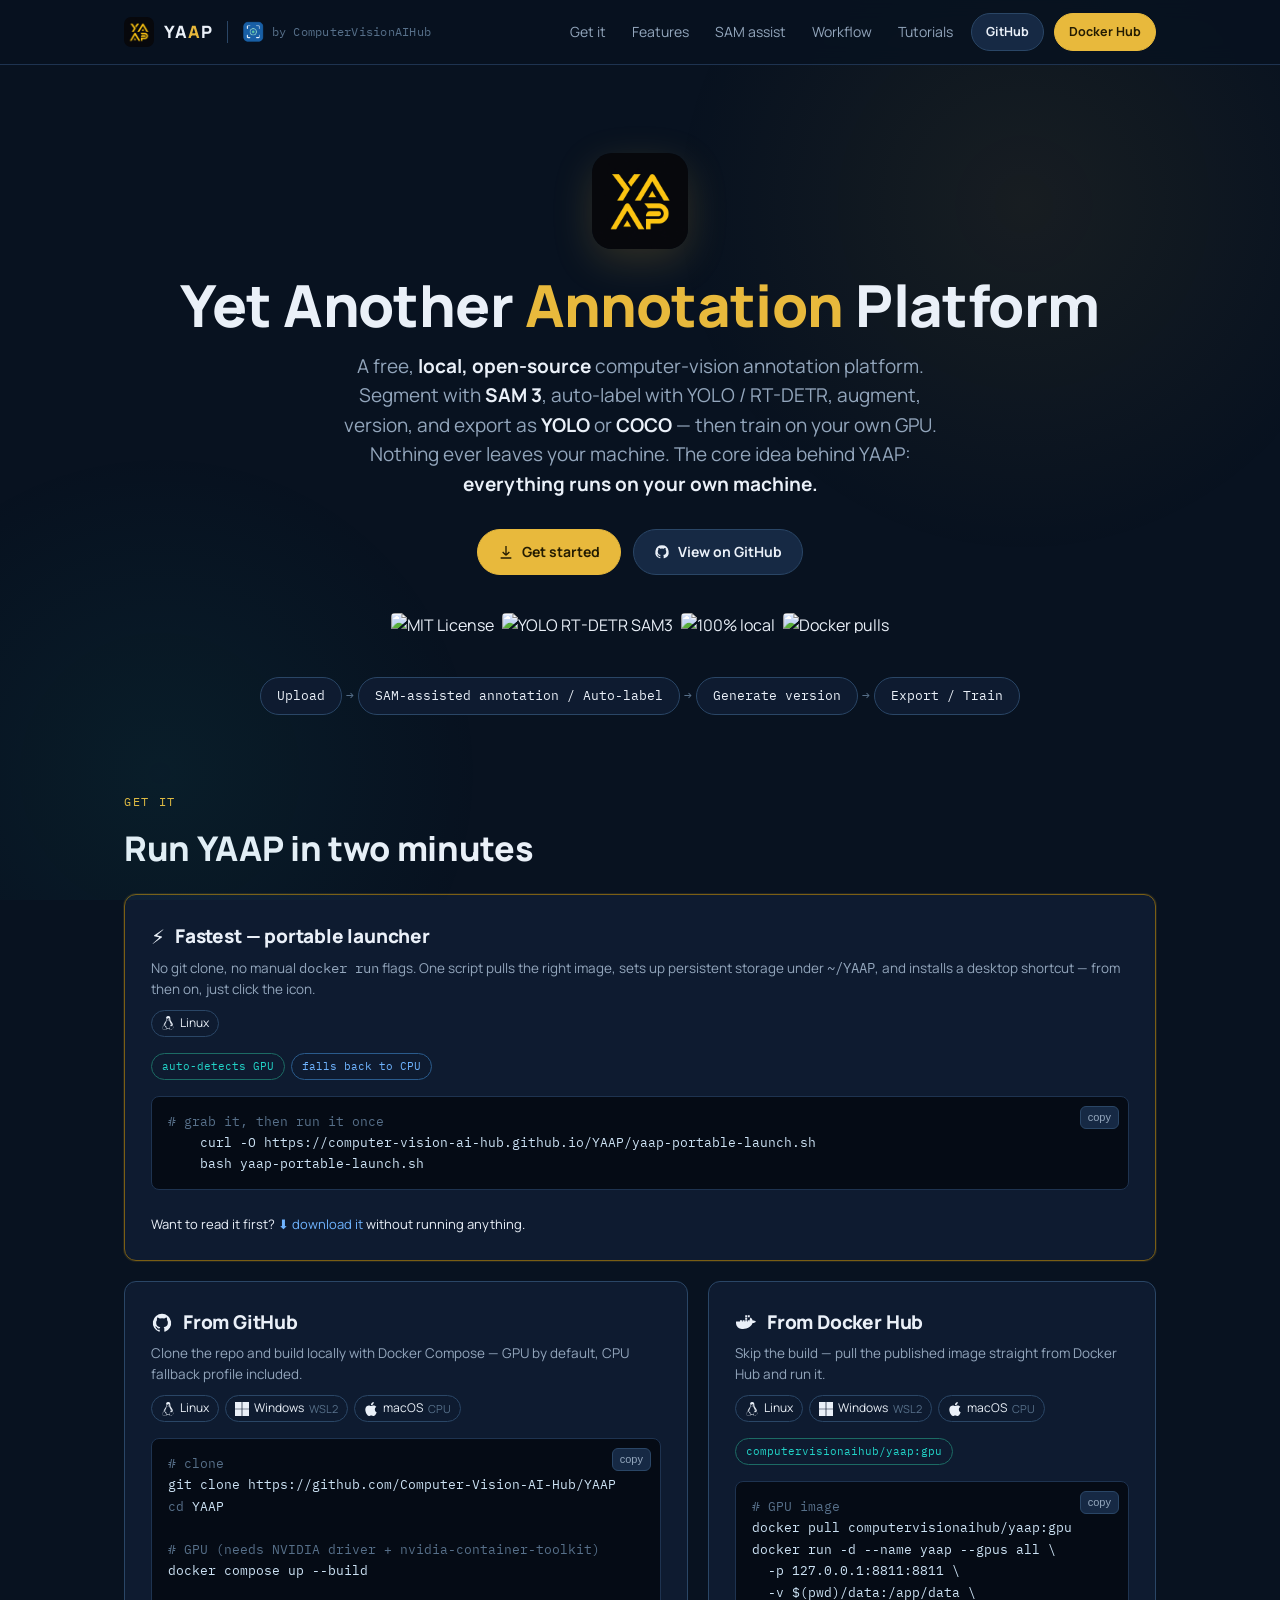
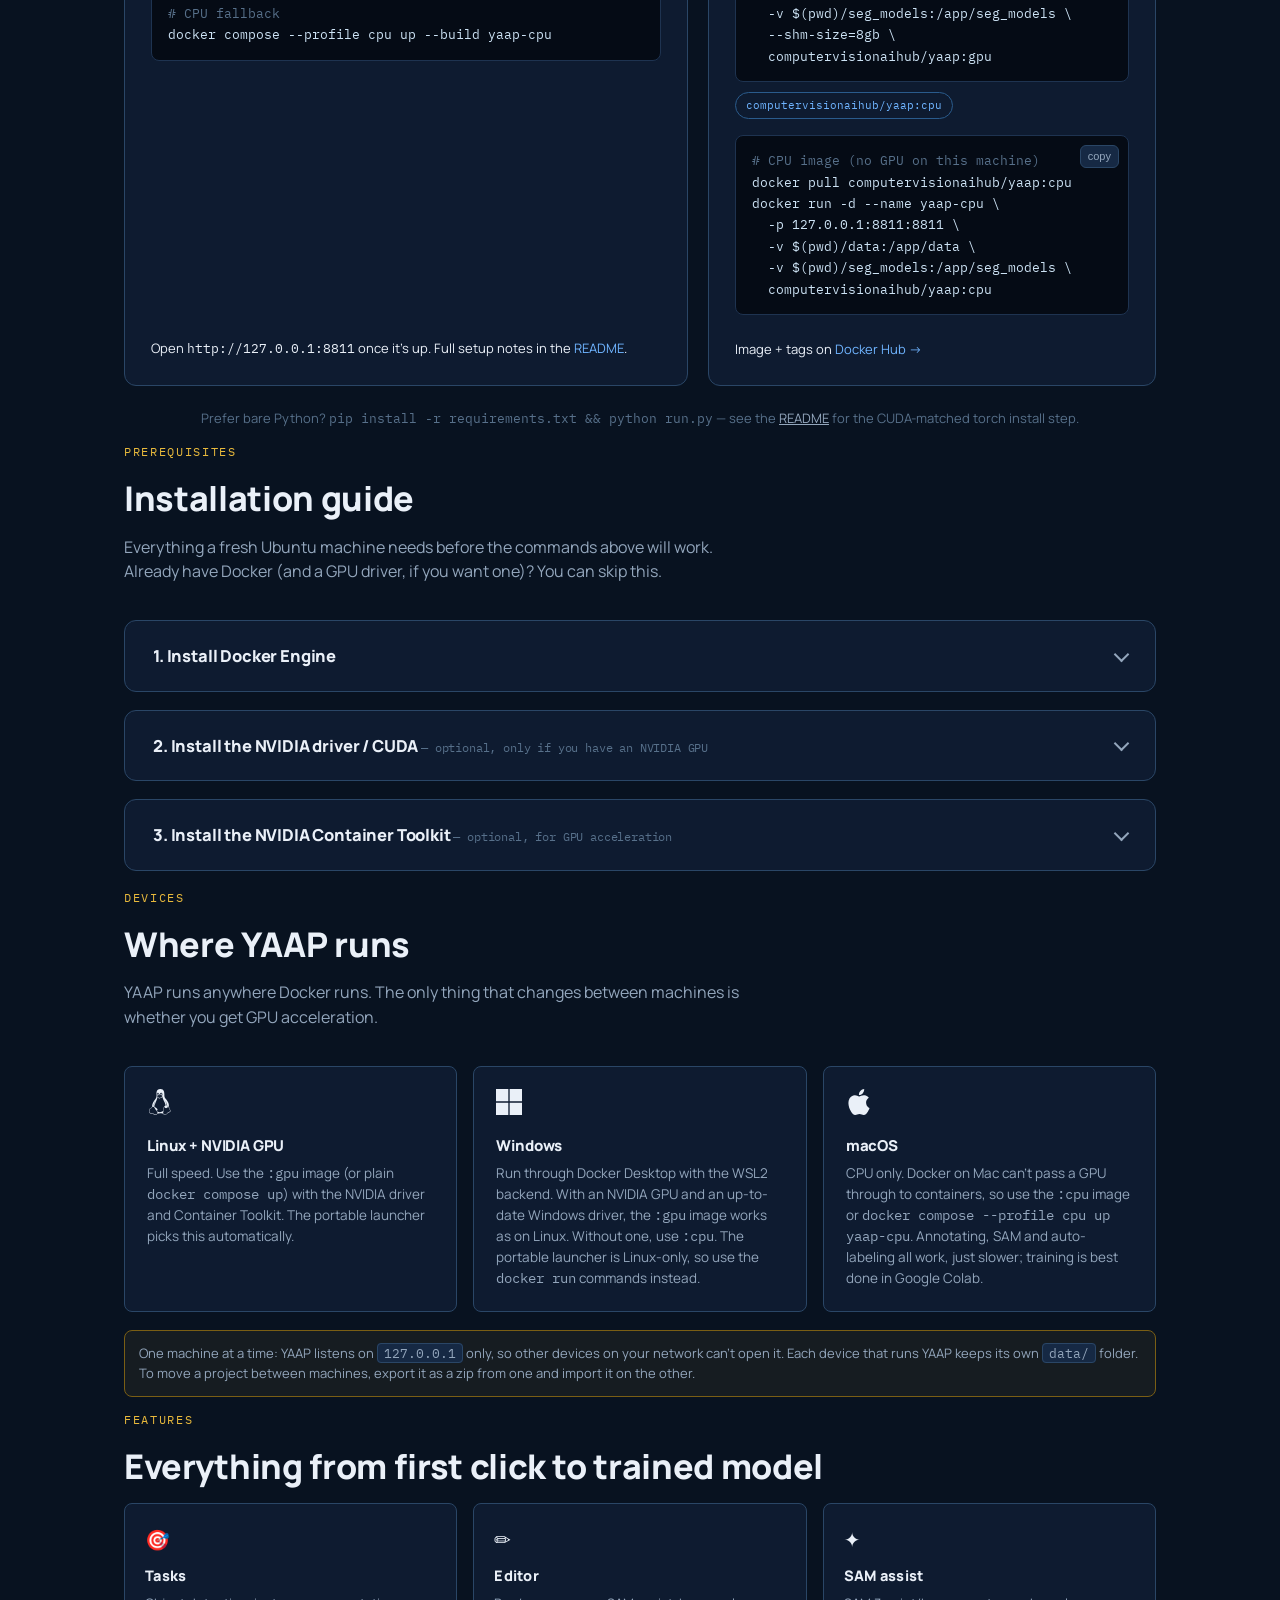
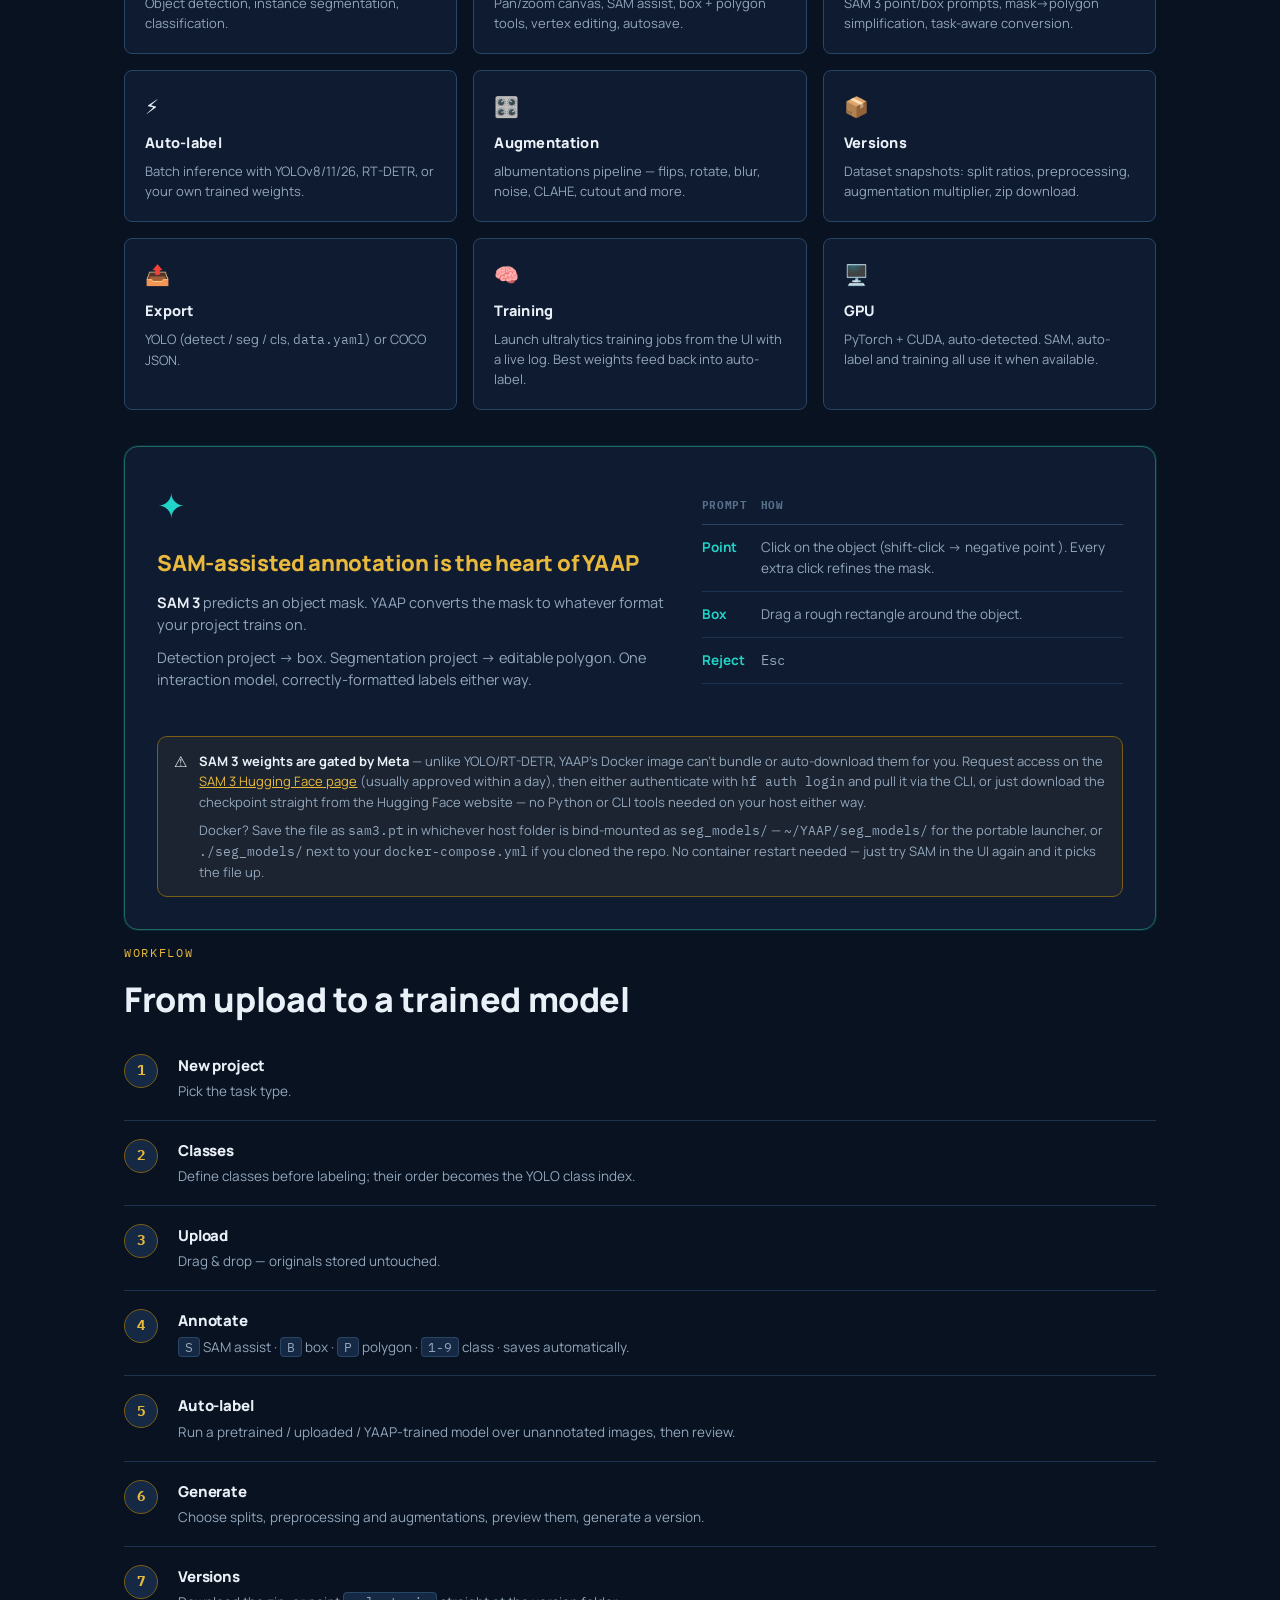
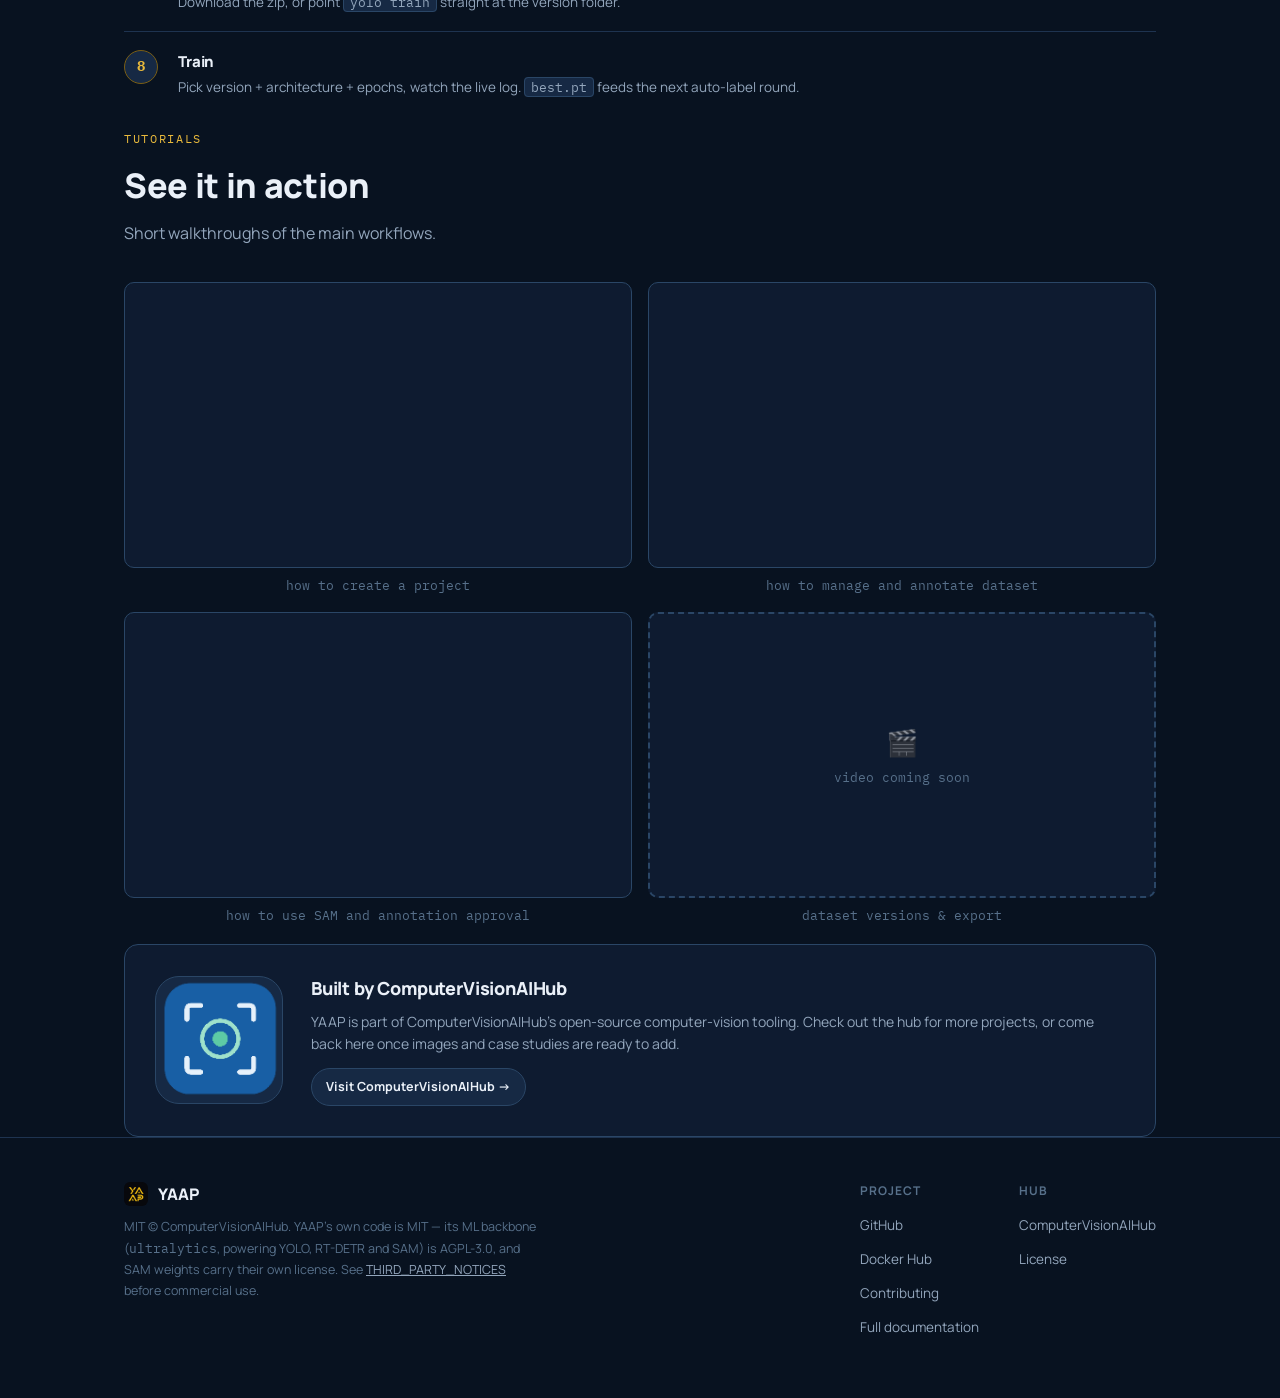
==== commit 82e1ccae: "Bug fix video." ====
--- a/docs/index.html
+++ b/docs/index.html
@@ -133,6 +133,12 @@
 .get-card .foot-link{margin-top:auto;padding-top:14px;font-size:13px}
 .get-card .foot-link a{color:var(--blue);text-decoration:none}
 .get-card .foot-link a:hover{text-decoration:underline}
+.os-ico{width:14px;height:14px;fill:currentColor;flex:none}
+.os-row{display:flex;align-items:center;gap:6px;flex-wrap:wrap;margin:-8px 0 16px;font-size:12px;color:var(--faint)}
+.os{display:inline-flex;align-items:center;gap:5px;padding:3px 9px;border:1px solid var(--line);
+  border-radius:var(--radius-pill);color:var(--text);font-size:12px}
+.os small{color:var(--faint);font-size:11px}
+.why .card .ico .os-ico{width:26px;height:26px;color:var(--text)}
 .tag-row{display:flex;gap:6px;margin-bottom:16px;flex-wrap:wrap}
 .pill{font-family:var(--font-mono);font-size:11px;padding:4px 10px;border-radius:var(--radius-pill);
   border:1px solid var(--line);color:var(--muted)}
@@ -149,6 +155,16 @@
 .guide-block h3{font-size:16.5px;margin-bottom:8px}
 .guide-block > p{color:var(--muted);font-size:13.5px;margin-bottom:14px;line-height:1.6}
 .guide-block a{color:var(--blue)}
+.guide-block summary{list-style:none;cursor:pointer;display:flex;align-items:center;gap:12px;
+  margin:-26px -28px;padding:22px 28px;user-select:none}
+.guide-block summary::-webkit-details-marker{display:none}
+.guide-block summary h3{margin:0;flex:1}
+.guide-block summary::after{content:"";width:9px;height:9px;flex:none;border-right:2px solid var(--muted);
+  border-bottom:2px solid var(--muted);transform:rotate(45deg);transition:transform .2s;margin-top:-4px}
+.guide-block[open] summary::after{transform:rotate(-135deg);margin-top:4px}
+.guide-block summary:hover h3{color:var(--amber)}
+.guide-block summary:focus-visible{outline:2px solid var(--blue);outline-offset:-2px;border-radius:12px}
+.guide-block[open] summary{margin-bottom:-8px}
 .optional{font-family:var(--font-mono);font-weight:400;font-size:11.5px;color:var(--faint)}
 .install-note{background:rgba(232,185,60,.06);border:1px solid var(--amber-dim);border-radius:8px;
   padding:12px 14px;color:var(--muted);font-size:13px;line-height:1.6;margin-top:2px}
@@ -209,6 +225,9 @@
 .shot span{font-size:13px;font-family:var(--font-mono)}
 .video{margin:0;display:flex;flex-direction:column;gap:8px}
 .video iframe{width:100%;aspect-ratio:16/9;border:1px solid var(--line);border-radius:10px;background:var(--panel)}
+.video-soon{width:100%;aspect-ratio:16/9;border:2px dashed var(--line);border-radius:10px;background:var(--panel);
+  display:flex;flex-direction:column;align-items:center;justify-content:center;gap:6px;color:var(--faint);font-size:13px;font-family:var(--font-mono)}
+.video-soon span{font-size:26px;opacity:.6}
 .video figcaption{font-size:13px;font-family:var(--font-mono);color:var(--faint);text-align:center}
 .shot-note{text-align:center;color:var(--faint);font-size:13px;margin-top:20px}
 
@@ -238,6 +257,11 @@
 </style>
 </head>
 <body>
+<svg width="0" height="0" style="position:absolute" aria-hidden="true">
+  <symbol id="os-linux" viewBox="0 0 24 24"><path d="M12.504 0c-.155 0-.315.008-.48.021-4.226.333-3.105 4.807-3.17 6.298-.076 1.092-.3 1.953-1.05 3.02-.885 1.051-2.127 2.75-2.716 4.521-.278.832-.41 1.684-.287 2.489a.424.424 0 00-.11.135c-.26.268-.45.6-.663.839-.199.199-.485.267-.797.4-.313.136-.658.269-.864.68-.09.189-.136.394-.132.602 0 .199.027.4.055.536.058.399.116.728.04.97-.249.68-.28 1.145-.106 1.484.174.334.535.47.94.601.81.2 1.91.135 2.774.6.926.466 1.866.67 2.616.47.526-.116.97-.464 1.208-.946.587-.003 1.23-.269 2.26-.334.699-.058 1.574.267 2.577.2.025.134.063.198.114.333l.003.003c.391.778 1.113 1.132 1.884 1.071.771-.06 1.592-.536 2.257-1.306.631-.765 1.683-1.084 2.378-1.503.348-.199.629-.469.649-.853.023-.4-.2-.811-.714-1.376v-.097l-.003-.003c-.17-.2-.25-.535-.338-.926-.085-.401-.182-.786-.492-1.046h-.003c-.059-.054-.123-.067-.188-.135a.357.357 0 00-.19-.064c.431-1.278.264-2.55-.173-3.694-.533-1.41-1.465-2.638-2.175-3.483-.796-1.005-1.576-1.957-1.56-3.368.026-2.152.236-6.133-3.544-6.139zm.529 3.405h.013c.213 0 .396.062.584.198.19.135.33.332.438.533.105.259.158.459.166.724 0-.02.006-.04.006-.06v.105a.086.086 0 01-.004-.021l-.004-.024a1.807 1.807 0 01-.15.706.953.953 0 01-.213.335.71.71 0 00-.088-.042c-.104-.045-.198-.064-.284-.133a1.312 1.312 0 00-.22-.066c.05-.06.146-.133.183-.198.053-.128.082-.264.088-.402v-.02a1.21 1.21 0 00-.061-.4c-.045-.134-.101-.2-.183-.333-.084-.066-.167-.132-.267-.132h-.016c-.093 0-.176.03-.262.132a.8.8 0 00-.205.334 1.18 1.18 0 00-.09.4v.019c.002.089.008.179.02.267-.193-.067-.438-.135-.607-.202a1.635 1.635 0 01-.018-.2v-.02a1.772 1.772 0 01.15-.768c.082-.22.232-.406.43-.533a.985.985 0 01.594-.2zm-2.962.059h.036c.142 0 .27.048.399.135.146.129.264.288.344.465.09.199.14.4.153.667v.004c.007.134.006.2-.002.266v.08c-.03.007-.056.018-.083.024-.152.055-.274.135-.393.2.012-.09.013-.18.003-.267v-.015c-.012-.133-.04-.2-.082-.333a.613.613 0 00-.166-.267.248.248 0 00-.183-.064h-.021c-.071.006-.13.04-.186.132a.552.552 0 00-.12.27.944.944 0 00-.023.33v.015c.012.135.037.2.08.334.046.134.098.2.166.268.01.009.02.018.034.024-.07.057-.117.07-.176.136a.304.304 0 01-.131.068 2.62 2.62 0 01-.275-.402 1.772 1.772 0 01-.155-.667 1.759 1.759 0 01.08-.668 1.43 1.43 0 01.283-.535c.128-.133.26-.2.418-.2zm1.37 1.706c.332 0 .733.065 1.216.399.293.2.523.269 1.052.468h.003c.255.136.405.266.478.399v-.131a.571.571 0 01.016.47c-.123.31-.516.643-1.063.842v.002c-.268.135-.501.333-.775.465-.276.135-.588.292-1.012.267a1.139 1.139 0 01-.448-.067 3.566 3.566 0 01-.322-.198c-.195-.135-.363-.332-.612-.465v-.005h-.005c-.4-.246-.616-.512-.686-.71-.07-.268-.005-.47.193-.6.224-.135.38-.271.483-.336.104-.074.143-.102.176-.131h.002v-.003c.169-.202.436-.47.839-.601.139-.036.294-.065.466-.065zm2.8 2.142c.358 1.417 1.196 3.475 1.735 4.473.286.534.855 1.659 1.102 3.024.156-.005.33.018.513.064.646-1.671-.546-3.467-1.089-3.966-.22-.2-.232-.335-.123-.335.59.534 1.365 1.572 1.646 2.757.13.535.16 1.104.021 1.67.067.028.135.06.205.067 1.032.534 1.413.938 1.23 1.537v-.043c-.06-.003-.12 0-.18 0h-.016c.151-.467-.182-.825-1.065-1.224-.915-.4-1.646-.336-1.77.465-.008.043-.013.066-.018.135-.068.023-.139.053-.209.064-.43.268-.662.669-.793 1.187-.13.533-.17 1.156-.205 1.869v.003c-.02.334-.17.838-.319 1.35-1.5 1.072-3.58 1.538-5.348.334a2.645 2.645 0 00-.402-.533 1.45 1.45 0 00-.275-.333c.182 0 .338-.03.465-.067a.615.615 0 00.314-.334c.108-.267 0-.697-.345-1.163-.345-.467-.931-.995-1.788-1.521-.63-.4-.986-.87-1.15-1.396-.165-.534-.143-1.085-.015-1.645.245-1.07.873-2.11 1.274-2.763.107-.065.037.135-.408.974-.396.751-1.14 2.497-.122 3.854a8.123 8.123 0 01.647-2.876c.564-1.278 1.743-3.504 1.836-5.268.048.036.217.135.289.202.218.133.38.333.59.465.21.201.477.335.876.335.039.003.075.006.11.006.412 0 .73-.134.997-.268.29-.134.52-.334.74-.4h.005c.467-.135.835-.402 1.044-.7zm2.185 8.958c.037.6.343 1.245.882 1.377.588.134 1.434-.333 1.791-.765l.211-.01c.315-.007.577.01.847.268l.003.003c.208.199.305.53.391.876.085.4.154.78.409 1.066.486.527.645.906.636 1.14l.003-.007v.018l-.003-.012c-.015.262-.185.396-.498.595-.63.401-1.746.712-2.457 1.57-.618.737-1.37 1.14-2.036 1.191-.664.053-1.237-.2-1.574-.898l-.005-.003c-.21-.4-.12-1.025.056-1.69.176-.668.428-1.344.463-1.897.037-.714.076-1.335.195-1.814.12-.465.308-.797.641-.984l.045-.022zm-10.814.049h.01c.053 0 .105.005.157.014.376.055.706.333 1.023.752l.91 1.664.003.003c.243.533.754 1.064 1.189 1.637.434.598.77 1.131.729 1.57v.006c-.057.744-.48 1.148-1.125 1.294-.645.135-1.52.002-2.395-.464-.968-.536-2.118-.469-2.857-.602-.369-.066-.61-.2-.723-.4-.11-.2-.113-.602.123-1.23v-.004l.002-.003c.117-.334.03-.752-.027-1.118-.055-.401-.083-.71.043-.94.16-.334.396-.4.69-.533.294-.135.64-.202.915-.47h.002v-.002c.256-.268.445-.601.668-.838.19-.201.38-.336.663-.336zm7.159-9.074c-.435.201-.945.535-1.488.535-.542 0-.97-.267-1.28-.466-.154-.134-.28-.268-.373-.335-.164-.134-.144-.333-.074-.333.109.016.129.134.199.2.096.066.215.2.36.333.292.2.68.467 1.167.467.485 0 1.053-.267 1.398-.466.195-.135.445-.334.648-.467.156-.136.149-.267.279-.267.128.016.034.134-.147.332a8.097 8.097 0 01-.69.468zm-1.082-1.583V5.64c-.006-.02.013-.042.029-.05.074-.043.18-.027.26.004.063 0 .16.067.15.135-.006.049-.085.066-.135.066-.055 0-.092-.043-.141-.068-.052-.018-.146-.008-.163-.065zm-.551 0c-.02.058-.113.049-.166.066-.047.025-.086.068-.14.068-.05 0-.13-.02-.136-.068-.01-.066.088-.133.15-.133.08-.031.184-.047.259-.005.019.009.036.03.03.05v.02h.003z"/></symbol>
+  <symbol id="os-apple" viewBox="0 0 24 24"><path d="M12.152 6.896c-.948 0-2.415-1.078-3.96-1.04-2.04.027-3.91 1.183-4.961 3.014-2.117 3.675-.546 9.103 1.519 12.09 1.013 1.454 2.208 3.09 3.792 3.039 1.52-.065 2.09-.987 3.935-.987 1.831 0 2.35.987 3.96.948 1.637-.026 2.676-1.48 3.676-2.948 1.156-1.688 1.636-3.325 1.662-3.415-.039-.013-3.182-1.221-3.22-4.857-.026-3.04 2.48-4.494 2.597-4.559-1.429-2.09-3.623-2.324-4.39-2.376-2-.156-3.675 1.09-4.61 1.09zM15.53 3.83c.843-1.012 1.4-2.427 1.245-3.83-1.207.052-2.662.805-3.532 1.818-.78.896-1.454 2.338-1.273 3.714 1.338.104 2.715-.688 3.559-1.701"/></symbol>
+  <symbol id="os-windows" viewBox="0 0 24 24"><path d="M0 0h11.377v11.372H0zm12.623 0H24v11.372H12.623zM0 12.623h11.377V24H0zm12.623 0H24V24H12.623z"/></symbol>
+</svg>
 <div class="watermark" aria-hidden="true"></div>
 
 <nav class="nav">
@@ -315,6 +339,7 @@
       <p class="desc">No git clone, no manual <code class="mono">docker run</code> flags. One script
         pulls the right image, sets up persistent storage under <code class="mono">~/YAAP</code>,
         and installs a desktop shortcut — from then on, just click the icon.</p>
+      <div class="os-row"><span class="os"><svg class="os-ico"><use href="#os-linux"/></svg>Linux</span></div>
       <div class="tag-row">
         <span class="pill gpu">auto-detects GPU</span>
         <span class="pill cpu">falls back to CPU</span>
@@ -326,7 +351,7 @@
         <button class="copy-btn" data-copy="curl -O https://computer-vision-ai-hub.github.io/YAAP/yaap-portable-launch.sh
     bash yaap-portable-launch.sh">copy</button>
       </div>
-      <div class="foot-link">Want to read it first? <a href="yaap-portable-launch.sh" target="_blank" rel="noopener"> <a href="yaap-portable-launch.sh" download>⬇ download it</a> without running anything.</div> 
+      <div class="foot-link">Want to read it first? <a href="yaap-portable-launch.sh" download>⬇ download it</a> without running anything.</div> 
     </div>
 
     <div class="get-grid" style="margin-top:20px">
@@ -336,6 +361,7 @@
           <h3>From GitHub</h3>
         </div>
         <p class="desc">Clone the repo and build locally with Docker Compose — GPU by default, CPU fallback profile included.</p>
+        <div class="os-row"><span class="os"><svg class="os-ico"><use href="#os-linux"/></svg>Linux</span><span class="os"><svg class="os-ico"><use href="#os-windows"/></svg>Windows <small>WSL2</small></span><span class="os"><svg class="os-ico"><use href="#os-apple"/></svg>macOS <small>CPU</small></span></div>
         <div class="code-block">
           <pre><span class="cm"># clone</span>
 git clone https://github.com/Computer-Vision-AI-Hub/YAAP
@@ -359,9 +385,9 @@
           <h3>From Docker Hub</h3>
         </div>
         <p class="desc">Skip the build — pull the published image straight from Docker Hub and run it.</p>
+        <div class="os-row"><span class="os"><svg class="os-ico"><use href="#os-linux"/></svg>Linux</span><span class="os"><svg class="os-ico"><use href="#os-windows"/></svg>Windows <small>WSL2</small></span><span class="os"><svg class="os-ico"><use href="#os-apple"/></svg>macOS <small>CPU</small></span></div>
         <div class="tag-row">
           <span class="pill gpu">computervisionaihub/yaap:gpu</span>
-          <span class="pill cpu">computervisionaihub/yaap:cpu</span>
         </div>
         <div class="code-block">
           <pre><span class="cm"># GPU image</span>
@@ -380,6 +406,9 @@
   --shm-size=8gb \
   computervisionaihub/yaap:gpu">copy</button>
         </div>
+        <div class="tag-row">
+          <span class="pill cpu">computervisionaihub/yaap:cpu</span>
+        </div>
         <div class="code-block">
           <pre><span class="cm"># CPU image (no GPU on this machine)</span>
 docker pull computervisionaihub/yaap:cpu
@@ -407,8 +436,8 @@
     <h2 class="section-title">Installation guide</h2>
     <p class="section-sub install-intro">Everything a fresh Ubuntu machine needs before the commands above will work. Already have Docker (and a GPU driver, if you want one)? You can skip this.</p>
 
-    <div class="guide-block">
-      <h3>1. Install Docker Engine</h3>
+    <details class="guide-block">
+      <summary><h3>1. Install Docker Engine</h3></summary>
       <p>Lets you pull and run the container images on this page. Official instructions (all distros): <a href="https://docs.docker.com/engine/install/ubuntu/" target="_blank" rel="noopener">docs.docker.com/engine/install/ubuntu</a></p>
       <div class="code-block">
         <pre>sudo apt-get update
@@ -431,10 +460,10 @@
 sudo usermod -aG docker $USER">copy</button>
       </div>
       <p class="install-note">The last line lets you run <code>docker</code> without <code>sudo</code> — log out and back in (or run <code>newgrp docker</code>) for it to take effect.</p>
-    </div>
-
-    <div class="guide-block">
-      <h3>2. Install the NVIDIA driver / CUDA <span class="optional">— optional, only if you have an NVIDIA GPU</span></h3>
+    </details>
+
+    <details class="guide-block">
+      <summary><h3>2. Install the NVIDIA driver / CUDA <span class="optional">— optional, only if you have an NVIDIA GPU</span></h3></summary>
       <p>The Container Toolkit (next step) needs the GPU driver already installed on the host. The right package depends on your exact GPU and Ubuntu version, so the quickest safe start is Ubuntu's own driver detector:</p>
       <div class="code-block">
         <pre>sudo ubuntu-drivers autoinstall</pre>
@@ -446,10 +475,10 @@
         <li><a href="https://docs.nvidia.com/cuda/cuda-installation-guide-linux/index.html" target="_blank" rel="noopener">NVIDIA — CUDA Installation Guide for Linux →</a></li>
         <li><a href="https://developer.nvidia.com/cuda-downloads" target="_blank" rel="noopener">NVIDIA — CUDA Toolkit downloads (pick your OS for exact commands) →</a></li>
       </ul>
-    </div>
-
-    <div class="guide-block">
-      <h3>3. Install the NVIDIA Container Toolkit <span class="optional">— optional, for GPU acceleration</span></h3>
+    </details>
+
+    <details class="guide-block">
+      <summary><h3>3. Install the NVIDIA Container Toolkit <span class="optional">— optional, for GPU acceleration</span></h3></summary>
       <p>Only needed if you have an NVIDIA GPU and want faster inference. Requires the driver from step 2. Official instructions: <a href="https://docs.nvidia.com/datacenter/cloud-native/container-toolkit/latest/install-guide.html#installing-the-nvidia-container-toolkit" target="_blank" rel="noopener">NVIDIA Container Toolkit install guide</a></p>
       <div class="code-block">
         <pre>curl -fsSL https://nvidia.github.io/libnvidia-container/gpgkey | sudo gpg --dearmor -o /usr/share/keyrings/nvidia-container-toolkit-keyring.gpg
@@ -466,7 +495,7 @@
 sudo systemctl restart docker">copy</button>
       </div>
       <p class="install-note">Once installed, add <code>--gpus all</code> to any <code>docker run</code> command on this page to use the GPU.</p>
-    </div>
+    </details>
   </section>
 
   <section class="wrap" id="devices">
@@ -475,19 +504,19 @@
     <p class="section-sub">YAAP runs anywhere Docker runs. The only thing that changes between machines is whether you get GPU acceleration.</p>
     <div class="why">
       <div class="card">
-        <div class="ico">🐧</div>
+        <div class="ico"><svg class="os-ico" role="img" aria-label="linux"><use href="#os-linux"/></svg></div>
         <h3>Linux + NVIDIA GPU</h3>
-        <p>Full speed. Use the <code>:gpu</code> image (or plain <code>docker compose up</code>) with the NVIDIA driver and Container Toolkit from the guide above. The portable launcher picks this automatically when it finds <code>nvidia-smi</code>.</p>
+        <p>Full speed. Use the <code>:gpu</code> image (or plain <code>docker compose up</code>) with the NVIDIA driver and Container Toolkit. The portable launcher picks this automatically.</p>
       </div>
       <div class="card">
-        <div class="ico">🪟</div>
+        <div class="ico"><svg class="os-ico" role="img" aria-label="windows"><use href="#os-windows"/></svg></div>
         <h3>Windows</h3>
         <p>Run through Docker Desktop with the WSL2 backend. With an NVIDIA GPU and an up-to-date Windows driver, the <code>:gpu</code> image works as on Linux. Without one, use <code>:cpu</code>. The portable launcher is Linux-only, so use the <code>docker run</code> commands instead.</p>
       </div>
       <div class="card">
-        <div class="ico">🍎</div>
+        <div class="ico"><svg class="os-ico" role="img" aria-label="apple"><use href="#os-apple"/></svg></div>
         <h3>macOS</h3>
-        <p>CPU only. Docker on Mac (Apple Silicon or Intel) can't pass a GPU through to containers, so use the <code>:cpu</code> image or <code>docker compose --profile cpu up yaap-cpu</code>. Annotating, SAM and auto-labeling all work, just slower; training is best done in Google Colab.</p>
+        <p>CPU only. Docker on Mac can't pass a GPU through to containers, so use the <code>:cpu</code> image or <code>docker compose --profile cpu up yaap-cpu</code>. Annotating, SAM and auto-labeling all work, just slower; training is best done in Google Colab.</p>
       </div>
     </div>
     <p class="install-note" style="margin-top:18px">One machine at a time: YAAP listens on <code>127.0.0.1</code> only, so other devices on your network can't open it. Each device that runs YAAP keeps its own <code>data/</code> folder. To move a project between machines, export it as a zip from one and import it on the other.</p>
@@ -496,15 +525,14 @@
   <section class="wrap" id="features">
     <div class="eyebrow">Features</div>
     <h2 class="section-title">Everything from first click to trained model</h2>
-    <p class="section-sub">One interaction model, three task types — object detection, instance segmentation, and classification — each exported in the format its architecture actually trains on.</p>
     <div class="feat-grid">
-      <div class="feat"><div class="ico">🎯</div><h3>Tasks</h3><p>Object detection (boxes), instance segmentation (polygons), classification.</p></div>
-      <div class="feat"><div class="ico">✏️</div><h3>Editor</h3><p>Pan/zoom canvas, SAM assist, box + polygon tools, vertex editing, class hotkeys 1–9, autosave.</p></div>
-      <div class="feat"><div class="ico">✦</div><h3>SAM assist</h3><p>SAM 3 point/box prompts, mask→polygon simplification, task-aware conversion, per-mask class picker.</p></div>
-      <div class="feat"><div class="ico">⚡</div><h3>Auto-label</h3><p>Batch inference with YOLOv8/11/26, RT-DETR, or your own trained weights. Predictions land flagged for review.</p></div>
-      <div class="feat"><div class="ico">🎛️</div><h3>Augmentation</h3><p>albumentations pipeline — flips, rotate, blur, noise, CLAHE, cutout and more — with live preview.</p></div>
-      <div class="feat"><div class="ico">📦</div><h3>Versions</h3><p>Frozen dataset snapshots: split ratios, preprocessing, augmentation multiplier, zip download.</p></div>
-      <div class="feat"><div class="ico">📤</div><h3>Export</h3><p>YOLO (detect / seg / cls, <code class="mono">data.yaml</code>) or COCO JSON, Roboflow-style layout.</p></div>
+      <div class="feat"><div class="ico">🎯</div><h3>Tasks</h3><p>Object detection, instance segmentation, classification.</p></div>
+      <div class="feat"><div class="ico">✏️</div><h3>Editor</h3><p>Pan/zoom canvas, SAM assist, box + polygon tools, vertex editing, autosave.</p></div>
+      <div class="feat"><div class="ico">✦</div><h3>SAM assist</h3><p>SAM 3 point/box prompts, mask→polygon simplification, task-aware conversion.</p></div>
+      <div class="feat"><div class="ico">⚡</div><h3>Auto-label</h3><p>Batch inference with YOLOv8/11/26, RT-DETR, or your own trained weights.</p></div>
+      <div class="feat"><div class="ico">🎛️</div><h3>Augmentation</h3><p>albumentations pipeline — flips, rotate, blur, noise, CLAHE, cutout and more.</p></div>
+      <div class="feat"><div class="ico">📦</div><h3>Versions</h3><p>Dataset snapshots: split ratios, preprocessing, augmentation multiplier, zip download.</p></div>
+      <div class="feat"><div class="ico">📤</div><h3>Export</h3><p>YOLO (detect / seg / cls, <code class="mono">data.yaml</code>) or COCO JSON.</p></div>
       <div class="feat"><div class="ico">🧠</div><h3>Training</h3><p>Launch ultralytics training jobs from the UI with a live log. Best weights feed back into auto-label.</p></div>
       <div class="feat"><div class="ico">🖥️</div><h3>GPU</h3><p>PyTorch + CUDA, auto-detected. SAM, auto-label and training all use it when available.</p></div>
     </div>
@@ -515,28 +543,27 @@
       <div>
         <div class="sym">✦</div>
         <h3>SAM-assisted annotation is the heart of YAAP</h3>
-        <p>Click or drag on the object — <b style="color:var(--text)">SAM 3</b> predicts a mask instantly. Refine it with
-          more clicks, then pick a class from the chip row or hit Accept. YAAP converts the mask
+        <p><b style="color:var(--text)">SAM 3</b> predicts an object mask. YAAP converts the mask
           to whatever format your project trains on.</p>
-        <p>Detection project → enclosing box. Segmentation project → editable polygon. One
+        <p>Detection project → box. Segmentation project → editable polygon. One
           interaction model, correctly-formatted labels either way.</p>
       </div>
       <table class="prompt-table">
         <tr><th>Prompt</th><th>How</th></tr>
-        <tr><td>Point</td><td>Click on the object (shift-click adds a negative point to carve away background). Every extra click refines the mask.</td></tr>
+        <tr><td>Point</td><td>Click on the object (shift-click → negative point ). Every extra click refines the mask.</td></tr>
         <tr><td>Box</td><td>Drag a rough rectangle around the object.</td></tr>
-        <tr><td>Reject</td><td><code class="mono">Esc</code> discards the predicted mask with no trace left behind.</td></tr>
+        <tr><td>Reject</td><td><code class="mono">Esc</code> </td></tr>
       </table>
       <div class="sam-warn">
         <span class="ico">⚠️</span>
         <div>
           <p><b style="color:var(--text)">SAM 3 weights are gated by Meta</b> — unlike YOLO/RT-DETR, YAAP's
-            Docker image can't legally bundle or auto-download them for you. Request access on the
+            Docker image can't bundle or auto-download them for you. Request access on the
             <a href="https://huggingface.co/facebook/sam3" target="_blank" rel="noopener">SAM 3 Hugging Face page</a>
             (usually approved within a day), then either authenticate with <code class="mono">hf auth login</code>
             and pull it via the CLI, or just download the checkpoint straight from the Hugging Face website —
             no Python or CLI tools needed on your host either way.</p>
-          <p style="margin-top:8px">Running everything through Docker? Save the file as
+          <p style="margin-top:8px">Docker? Save the file as
             <code class="mono">sam3.pt</code> in whichever host folder is bind-mounted as
             <code class="mono">seg_models/</code> — <code class="mono">~/YAAP/seg_models/</code> for the
             portable launcher, or <code class="mono">./seg_models/</code> next to your
@@ -550,11 +577,10 @@
   <section class="wrap" id="workflow">
     <div class="eyebrow">Workflow</div>
     <h2 class="section-title">From upload to a trained model</h2>
-    <p class="section-sub">A human-in-the-loop flywheel: label a little, auto-label the rest, review, retrain, repeat.</p>
     <div class="timeline">
-      <div class="tl-item"><div class="tl-num">1</div><div class="tl-body"><h3>New project</h3><p>Pick the task type — it decides the tools you see and the export format.</p></div></div>
-      <div class="tl-item"><div class="tl-num">2</div><div class="tl-body"><h3>Classes</h3><p>Define them before labeling; their order becomes the YOLO class index.</p></div></div>
-      <div class="tl-item"><div class="tl-num">3</div><div class="tl-body"><h3>Upload</h3><p>Drag &amp; drop — originals stored untouched, thumbnails generated automatically.</p></div></div>
+      <div class="tl-item"><div class="tl-num">1</div><div class="tl-body"><h3>New project</h3><p>Pick the task type.</p></div></div>
+      <div class="tl-item"><div class="tl-num">2</div><div class="tl-body"><h3>Classes</h3><p>Define classes before labeling; their order becomes the YOLO class index.</p></div></div>
+      <div class="tl-item"><div class="tl-num">3</div><div class="tl-body"><h3>Upload</h3><p>Drag &amp; drop — originals stored untouched.</p></div></div>
       <div class="tl-item"><div class="tl-num">4</div><div class="tl-body"><h3>Annotate</h3><p><code class="mono">S</code> SAM assist · <code class="mono">B</code> box · <code class="mono">P</code> polygon · <code class="mono">1-9</code> class · saves automatically.</p></div></div>
       <div class="tl-item"><div class="tl-num">5</div><div class="tl-body"><h3>Auto-label</h3><p>Run a pretrained / uploaded / YAAP-trained model over unannotated images, then review.</p></div></div>
       <div class="tl-item"><div class="tl-num">6</div><div class="tl-body"><h3>Generate</h3><p>Choose splits, preprocessing and augmentations, preview them, generate a version.</p></div></div>
@@ -581,14 +607,14 @@
         <figcaption>how to use SAM and annotation approval</figcaption>
       </figure>
       <figure class="video">
-        <iframe src="https://www.youtube-nocookie.com/embed/VIDEO_ID_4" title="Dataset versions and export" loading="lazy" allow="accelerometer; encrypted-media; gyroscope; picture-in-picture" allowfullscreen></iframe>
+        <!-- TODO: swap for <iframe src="https://www.youtube-nocookie.com/embed/VIDEO_ID" ...> once the video is up -->
+        <div class="video-soon"><span>🎬</span>video coming soon</div>
         <figcaption>dataset versions &amp; export</figcaption>
       </figure>
     </div>
-    <p class="shot-note">More to come as the platform gets used in real projects.</p>
-  </section>
-
-  <section class="wrap">
+  </section>
+
+  <section class="wrap" style="margin-top:18px">
     <div class="cvaih">
       <div class="cvaih-logo"><img src="img/cvaih-logo.png" alt="ComputerVisionAIHub logo"></div>
       <div class="cvaih-body">
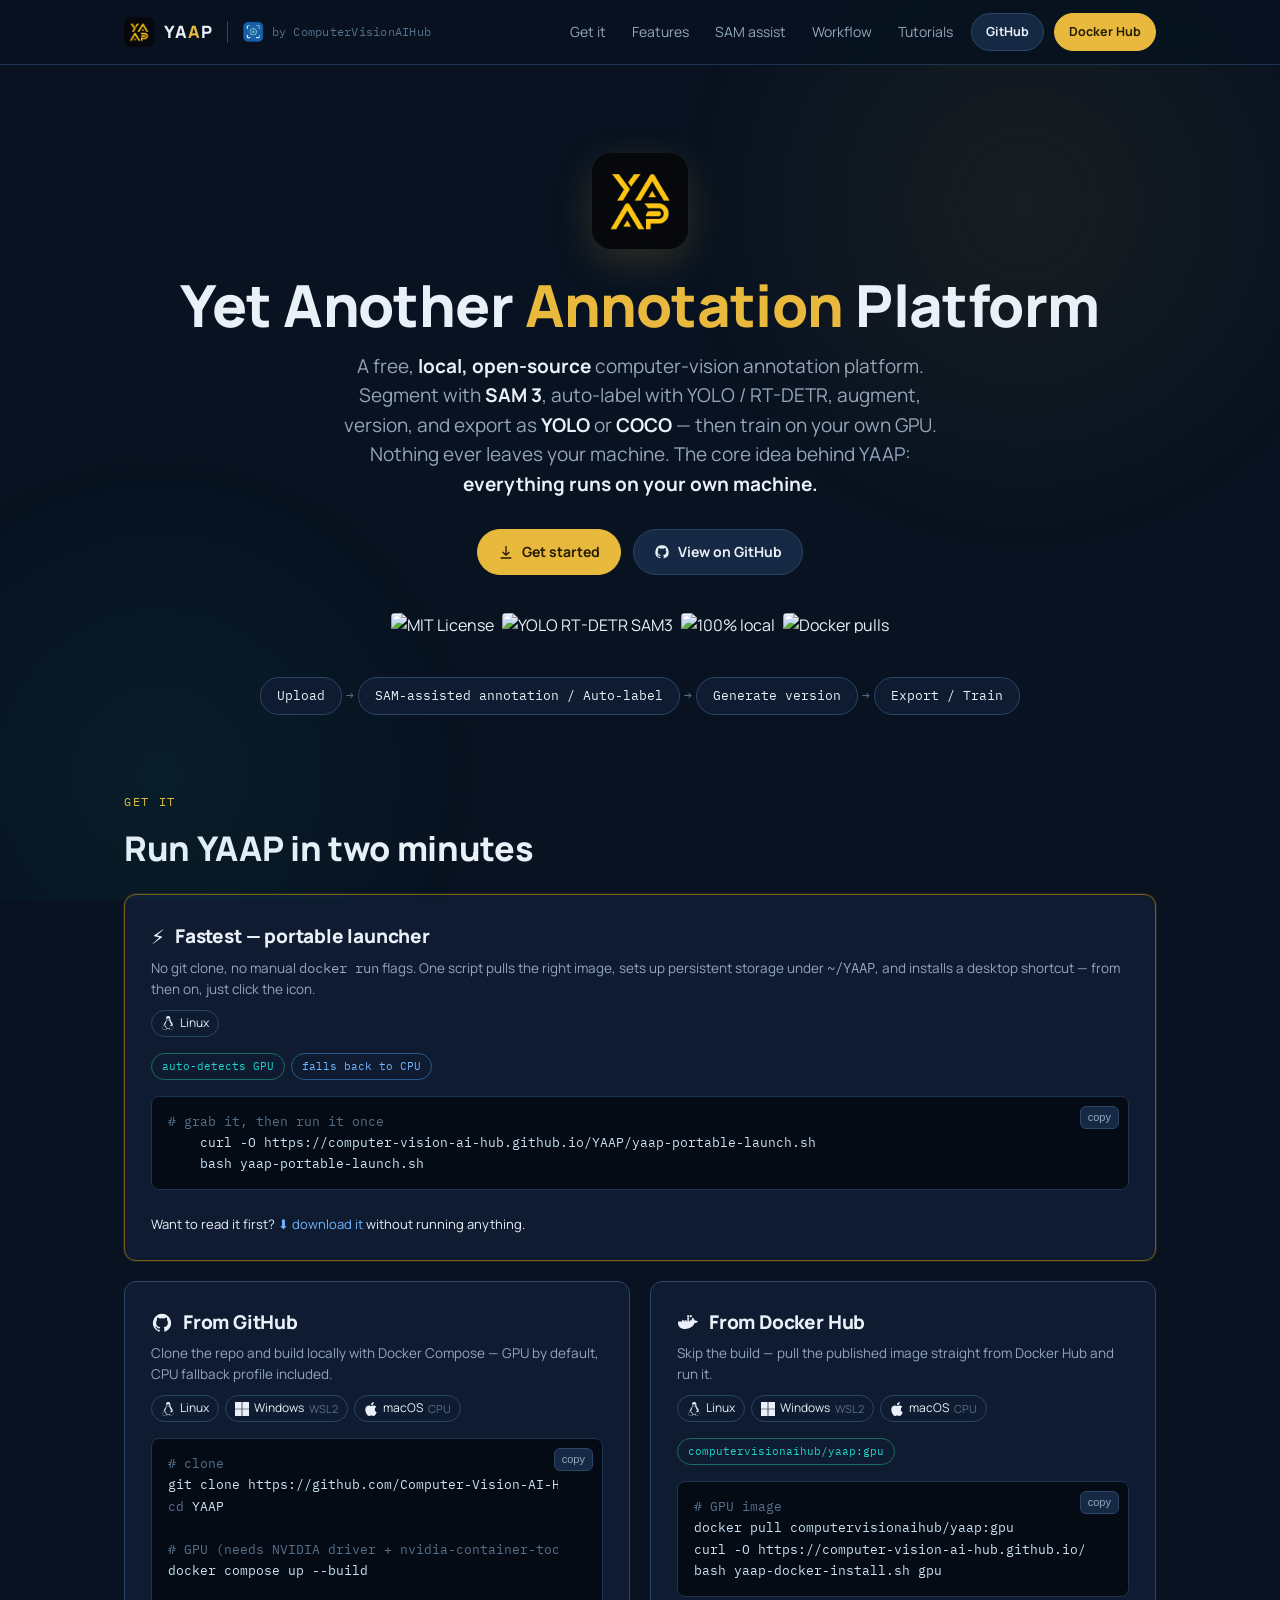
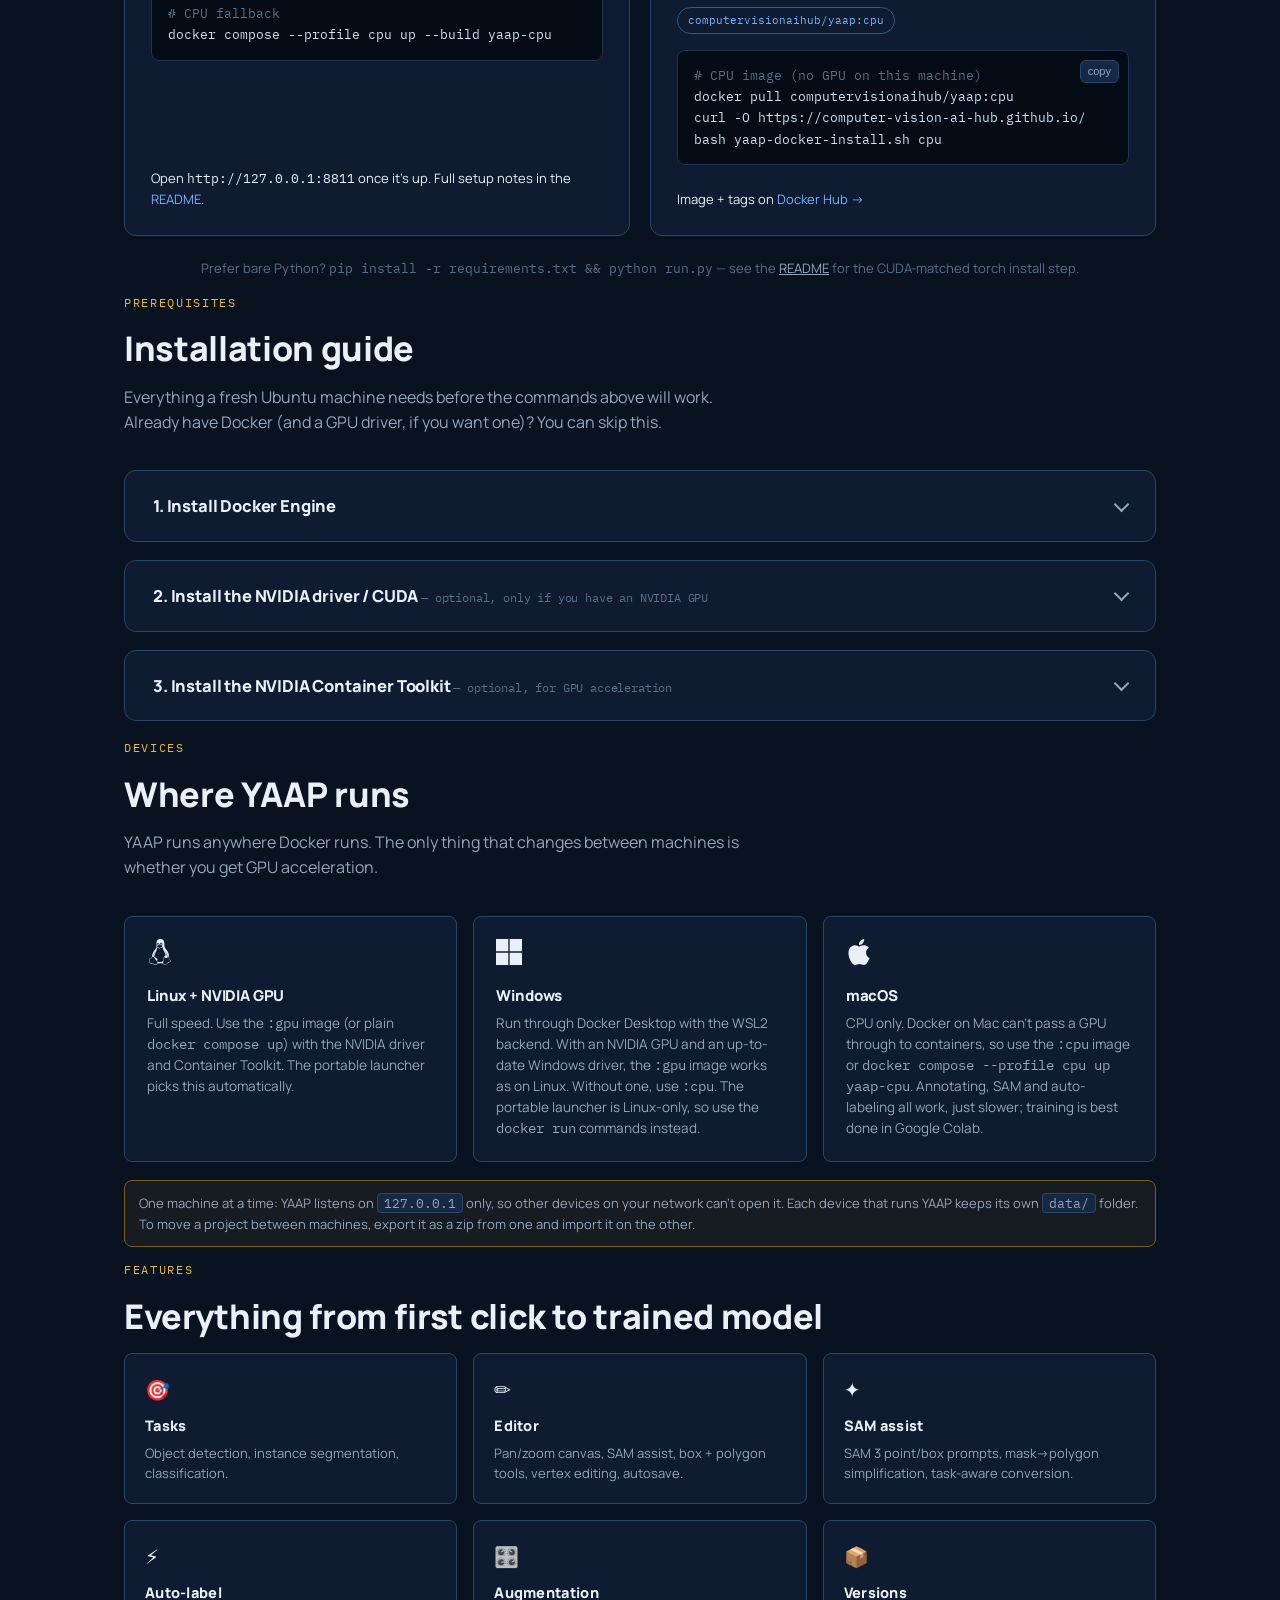
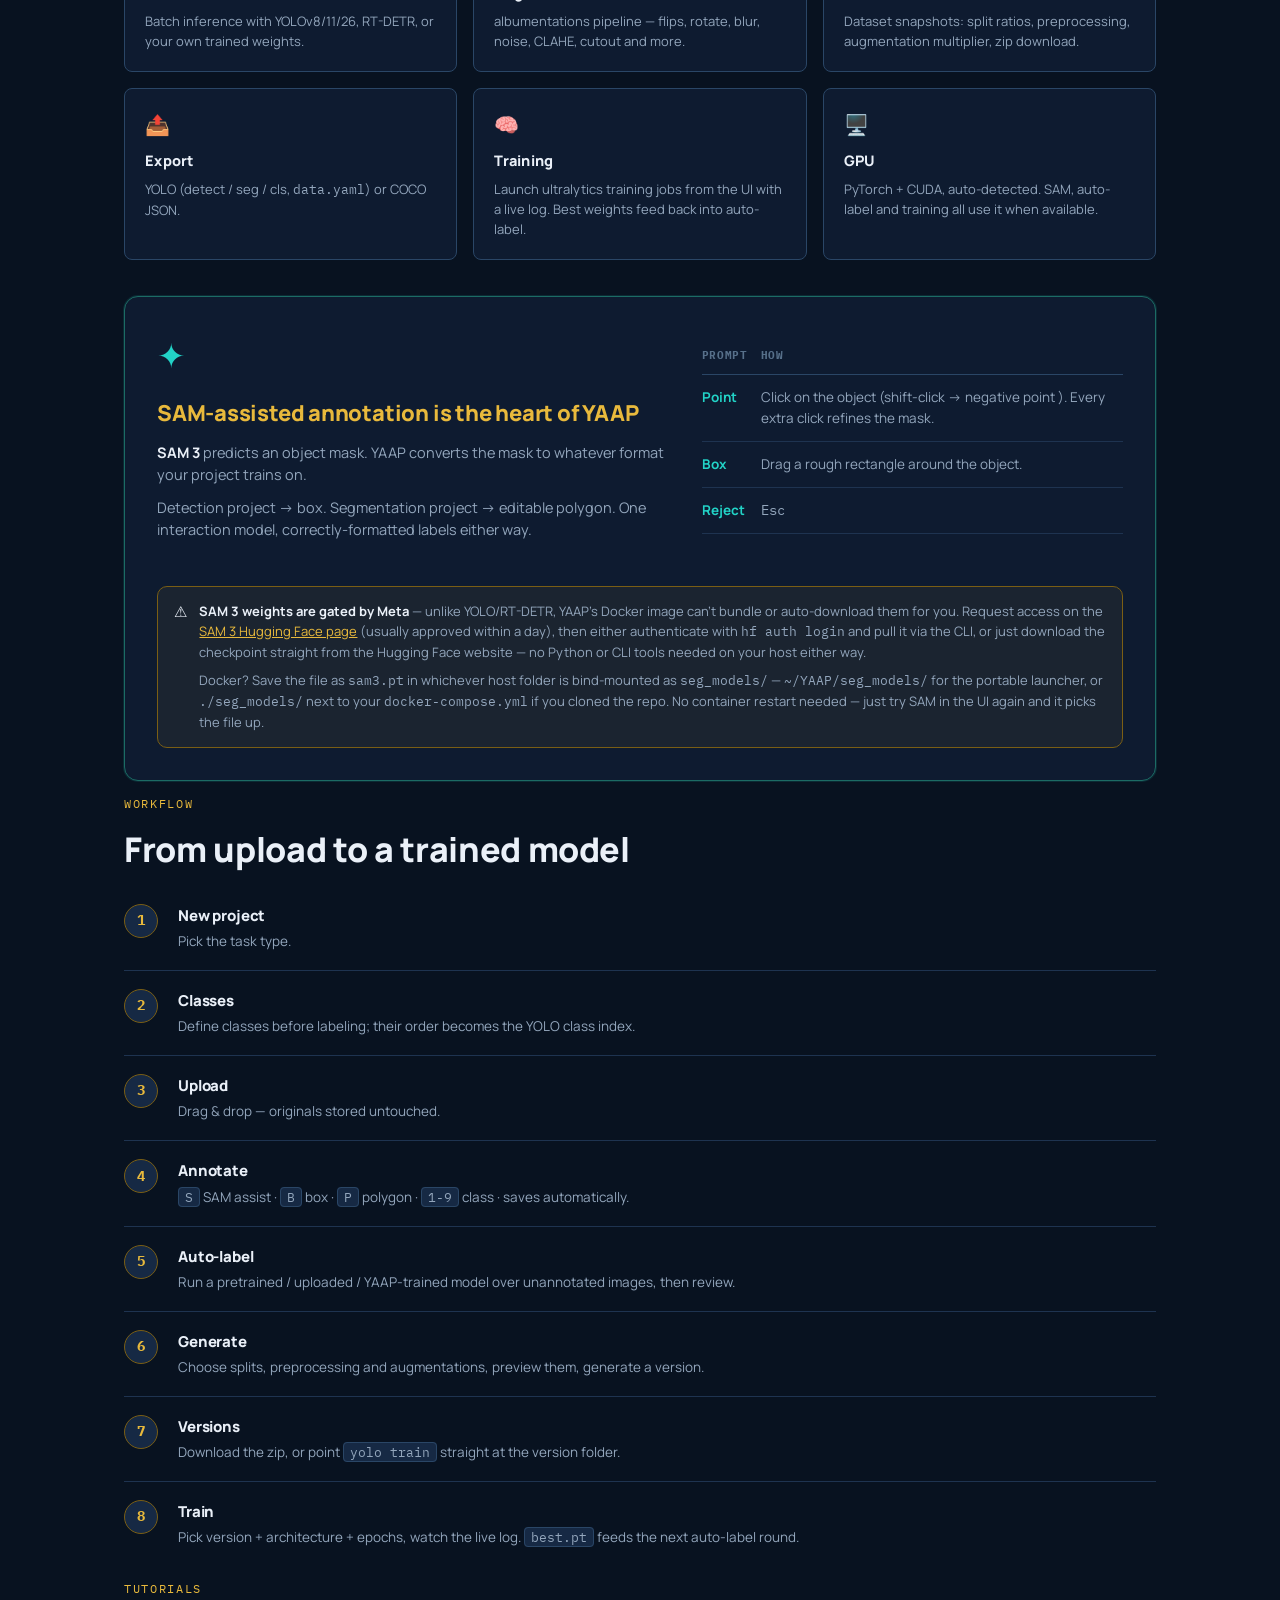
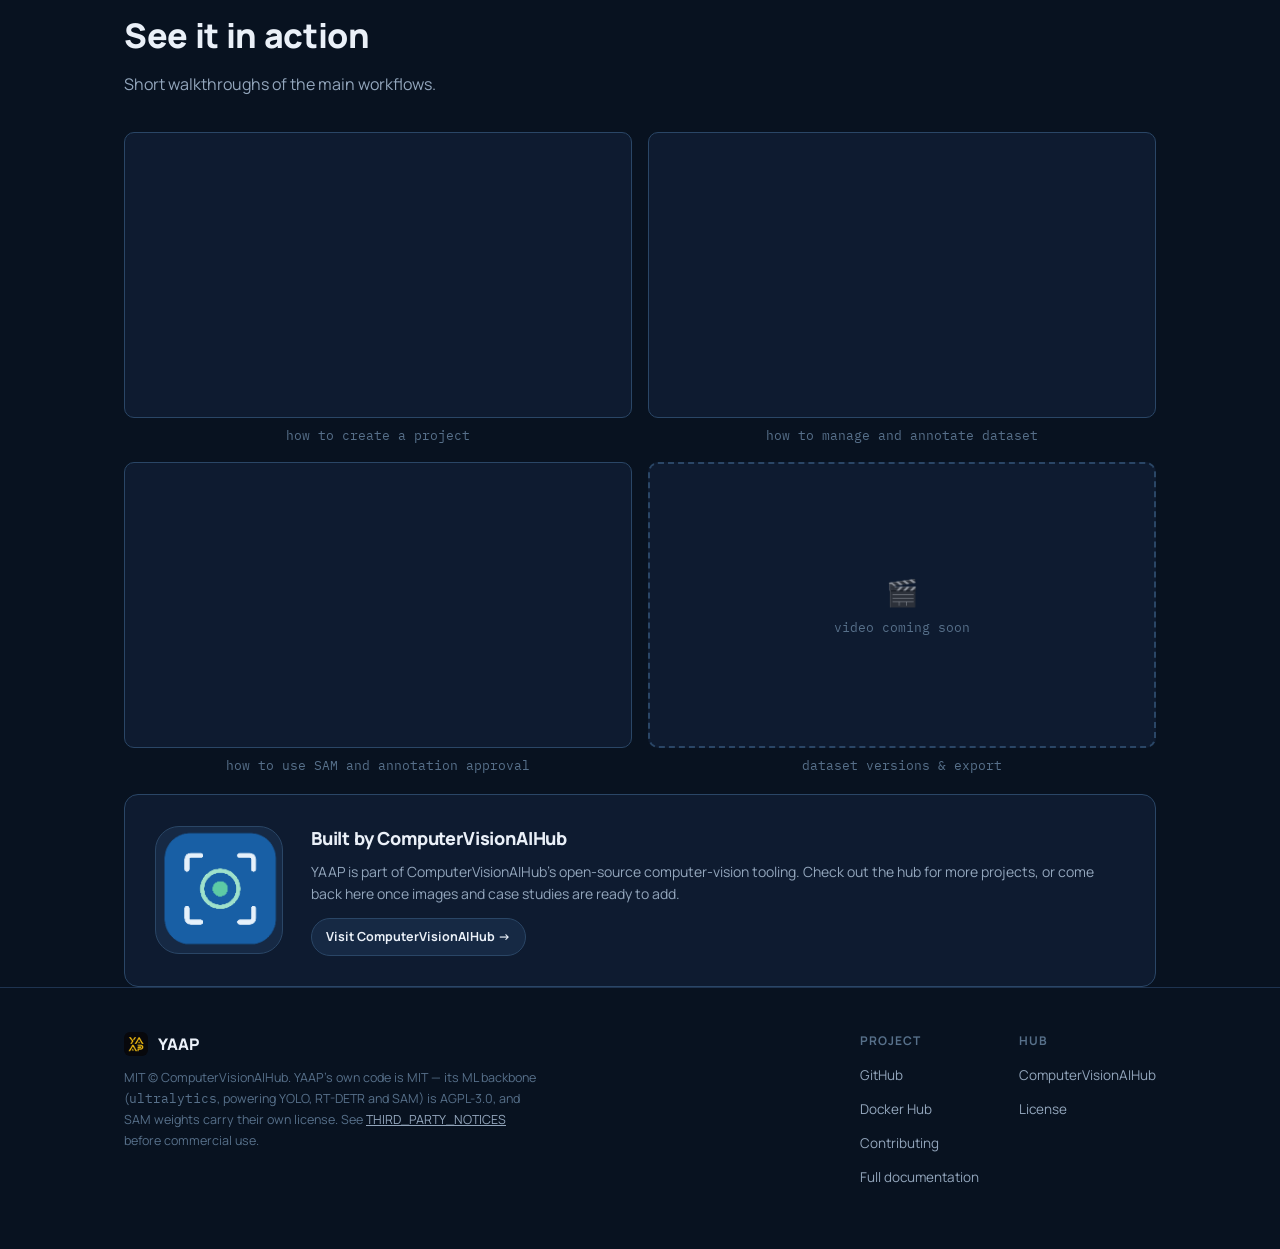
==== commit 2aa0e491: "Modified for easier startup." ====
--- a/docs/index.html
+++ b/docs/index.html
@@ -116,7 +116,7 @@
 /* get it */
 .get-grid{display:grid;grid-template-columns:1fr 1fr;gap:20px}
 @media (max-width:820px){.get-grid{grid-template-columns:1fr}}
-.get-card{background:var(--panel);border:1px solid var(--line);border-radius:12px;padding:26px;
+.get-card{min-width:0;background:var(--panel);border:1px solid var(--line);border-radius:12px;padding:26px;
   display:flex;flex-direction:column}
 .get-card.featured{border:1.5px solid var(--amber-dim);box-shadow:0 0 0 1px rgba(232,185,60,.1)}
 .get-card .gh-title{display:flex;align-items:center;gap:10px;margin-bottom:6px}
@@ -124,7 +124,7 @@
 .get-card p.desc{color:var(--muted);font-size:13.5px;margin-bottom:18px}
 .code-block{position:relative;background:#050B15;border:1px solid var(--line-soft);border-radius:8px;
   padding:14px 44px 14px 16px;margin-bottom:10px;overflow-x:auto}
-.code-block pre{font-family:var(--font-mono);font-size:12.6px;color:#CDE3F5;white-space:pre;line-height:1.7}
+.code-block pre{font-family:var(--font-mono);font-size:12.6px;color:#CDE3F5;white-space:pre;line-height:1.7;overflow-x:auto}
 .code-block .cm{color:var(--faint)}
 .copy-btn{position:absolute;top:9px;right:9px;background:var(--panel-2);border:1px solid var(--line);
   color:var(--muted);border-radius:6px;padding:5px 7px;font-size:11px;cursor:pointer;line-height:1}
@@ -392,19 +392,11 @@
         <div class="code-block">
           <pre><span class="cm"># GPU image</span>
 docker pull computervisionaihub/yaap:gpu
-docker run -d --name yaap --gpus all \
-  -p 127.0.0.1:8811:8811 \
-  -v $(pwd)/data:/app/data \
-  -v $(pwd)/seg_models:/app/seg_models \
-  --shm-size=8gb \
-  computervisionaihub/yaap:gpu</pre>
+curl -O https://computer-vision-ai-hub.github.io/YAAP/yaap-docker-install.sh
+bash yaap-docker-install.sh gpu</pre>
           <button class="copy-btn" data-copy="docker pull computervisionaihub/yaap:gpu
-docker run -d --name yaap --gpus all \
-  -p 127.0.0.1:8811:8811 \
-  -v $(pwd)/data:/app/data \
-  -v $(pwd)/seg_models:/app/seg_models \
-  --shm-size=8gb \
-  computervisionaihub/yaap:gpu">copy</button>
+curl -O https://computer-vision-ai-hub.github.io/YAAP/yaap-docker-install.sh
+bash yaap-docker-install.sh gpu">copy</button>
         </div>
         <div class="tag-row">
           <span class="pill cpu">computervisionaihub/yaap:cpu</span>
@@ -412,17 +404,11 @@
         <div class="code-block">
           <pre><span class="cm"># CPU image (no GPU on this machine)</span>
 docker pull computervisionaihub/yaap:cpu
-docker run -d --name yaap-cpu \
-  -p 127.0.0.1:8811:8811 \
-  -v $(pwd)/data:/app/data \
-  -v $(pwd)/seg_models:/app/seg_models \
-  computervisionaihub/yaap:cpu</pre>
+curl -O https://computer-vision-ai-hub.github.io/YAAP/yaap-docker-install.sh
+bash yaap-docker-install.sh cpu</pre>
           <button class="copy-btn" data-copy="docker pull computervisionaihub/yaap:cpu
-docker run -d --name yaap-cpu \
-  -p 127.0.0.1:8811:8811 \
-  -v $(pwd)/data:/app/data \
-  -v $(pwd)/seg_models:/app/seg_models \
-  computervisionaihub/yaap:cpu">copy</button>
+curl -O https://computer-vision-ai-hub.github.io/YAAP/yaap-docker-install.sh
+bash yaap-docker-install.sh cpu">copy</button>
         </div>
         <div class="foot-link">Image + tags on <a href="https://hub.docker.com/r/computervisionaihub/yaap" target="_blank" rel="noopener">Docker Hub →</a></div>
       </div>
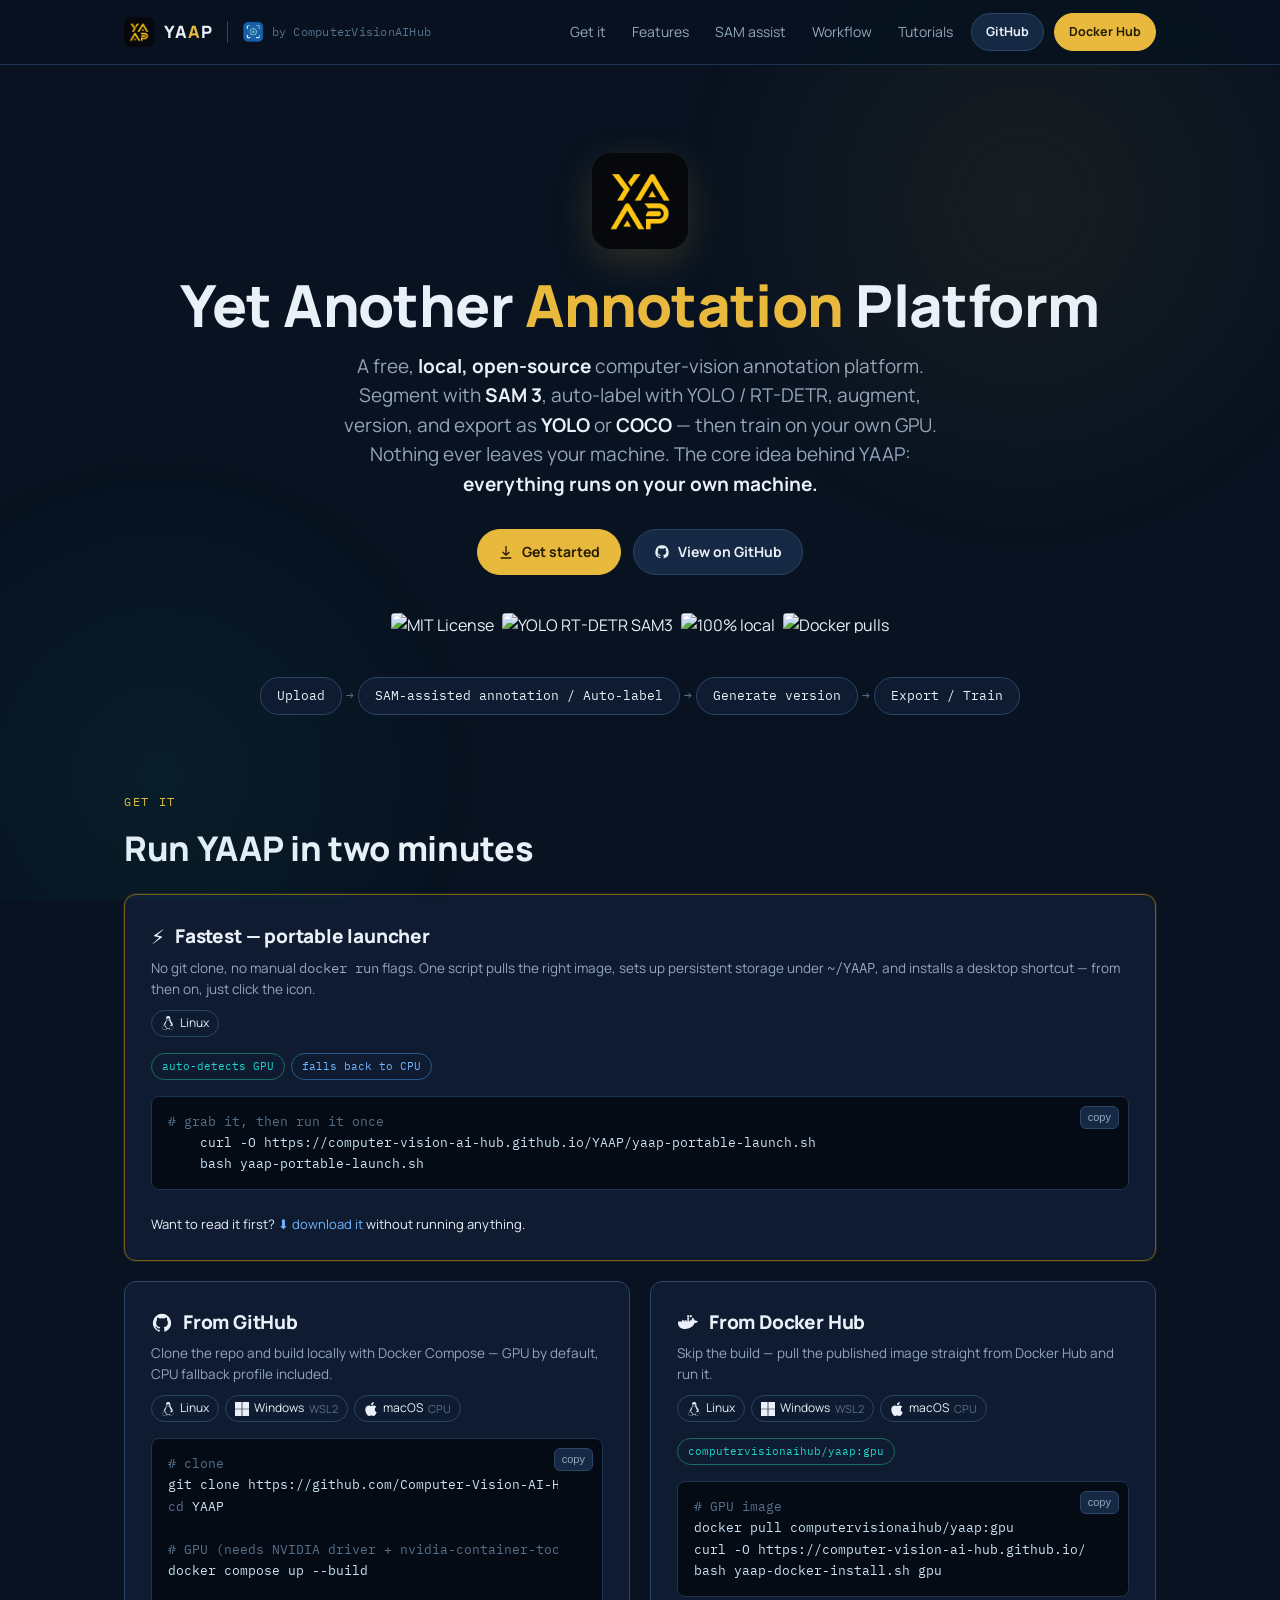
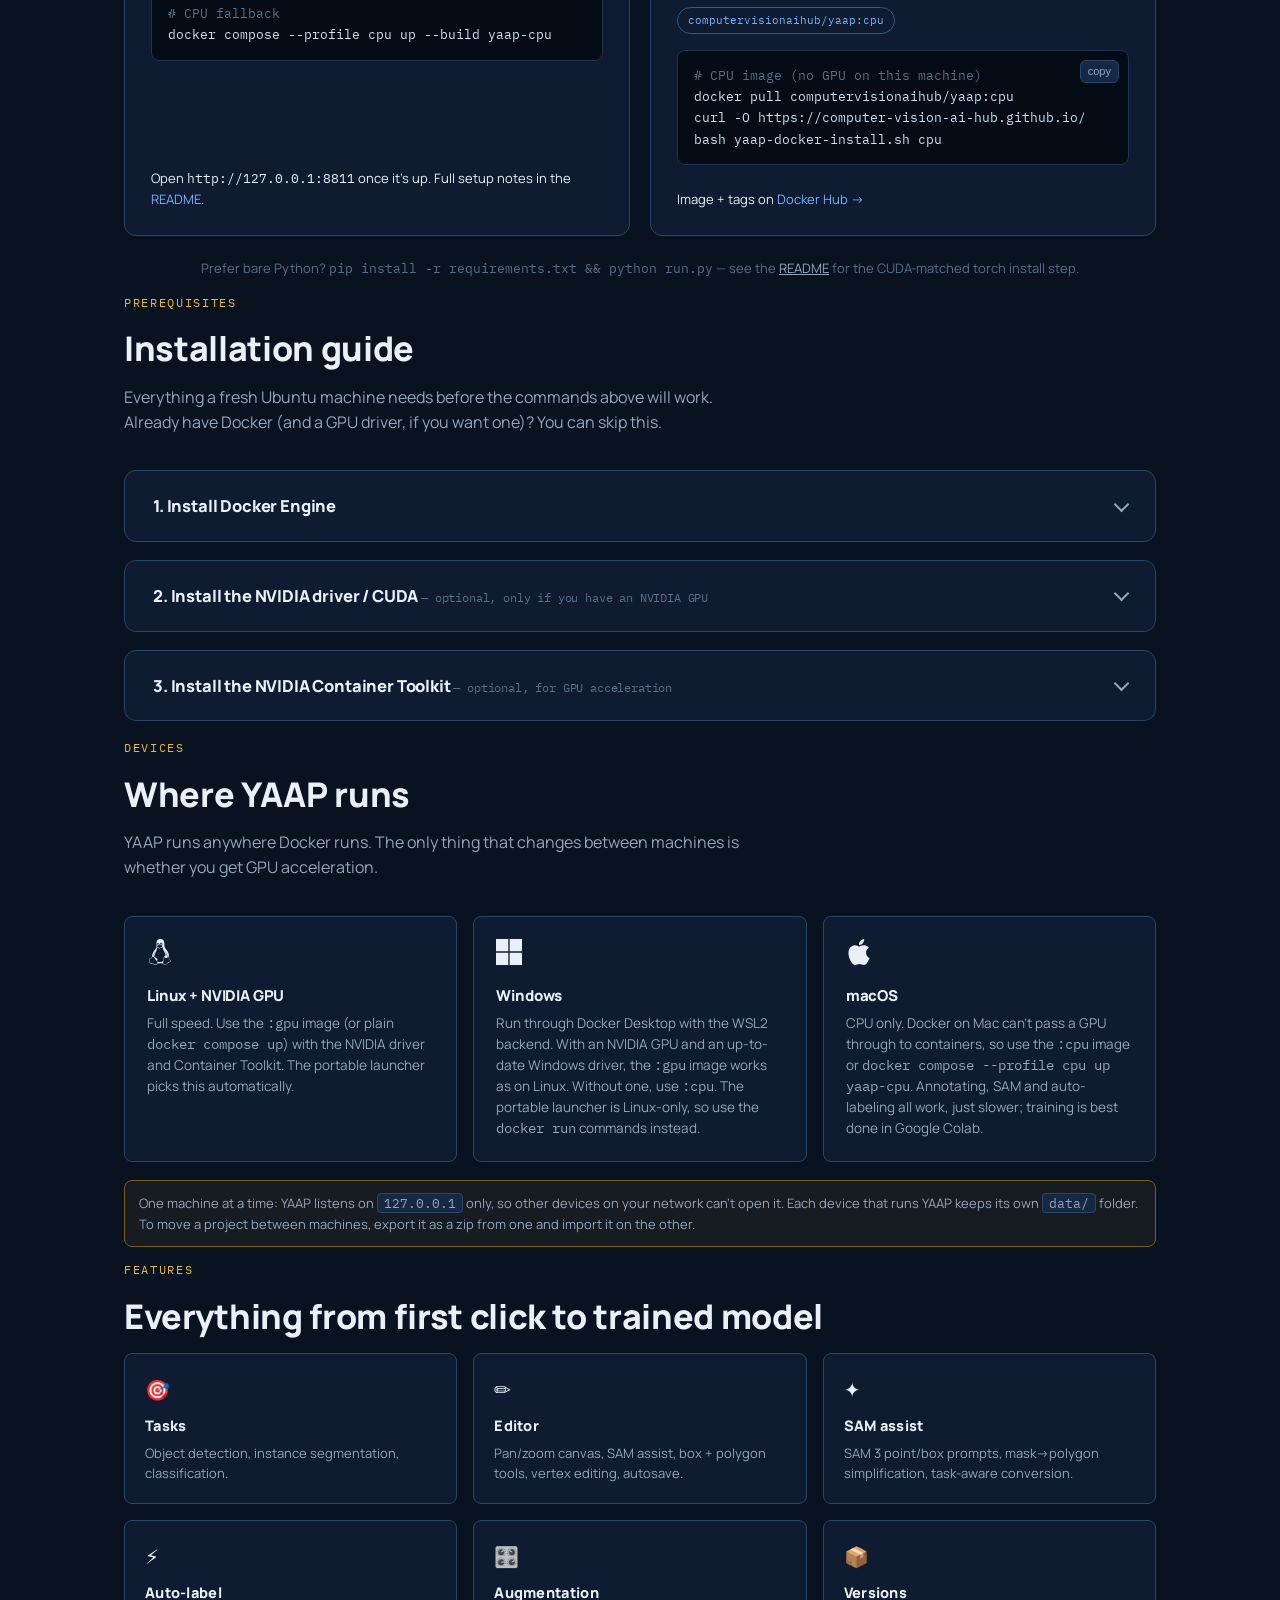
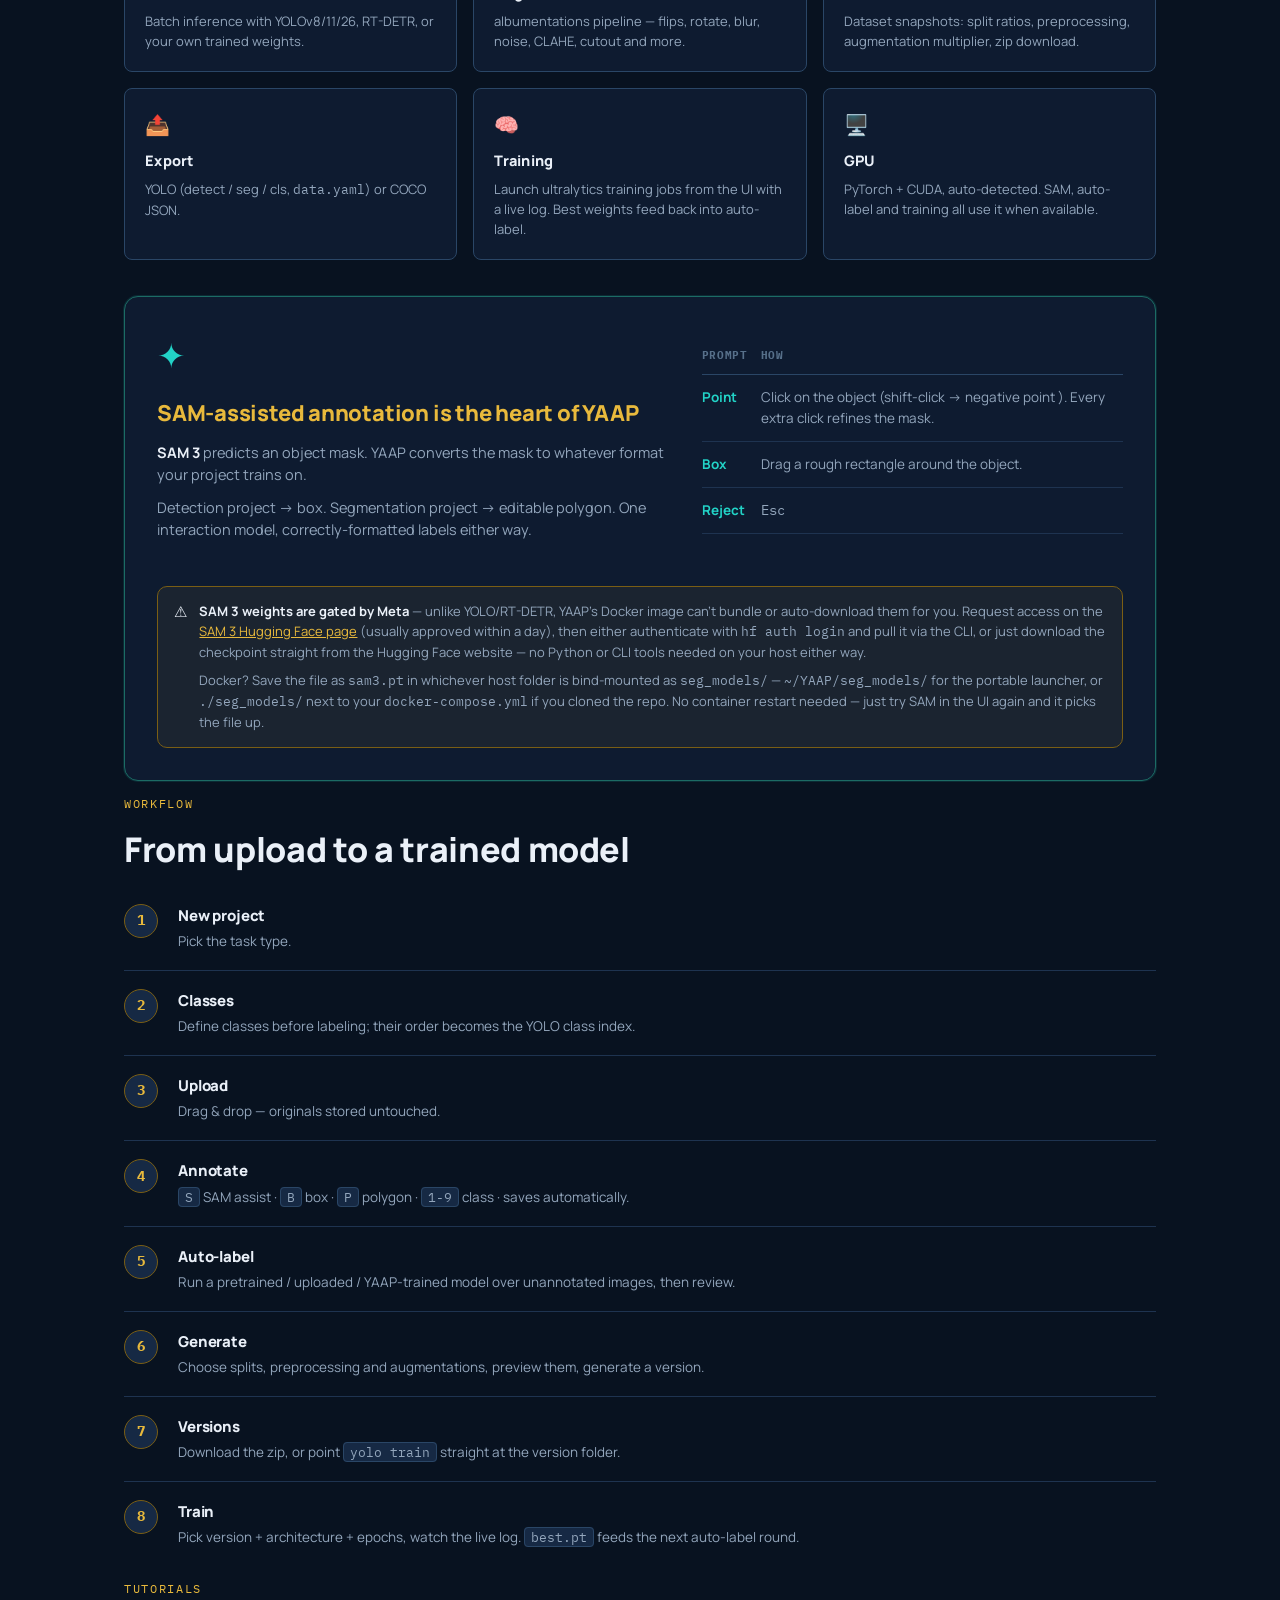
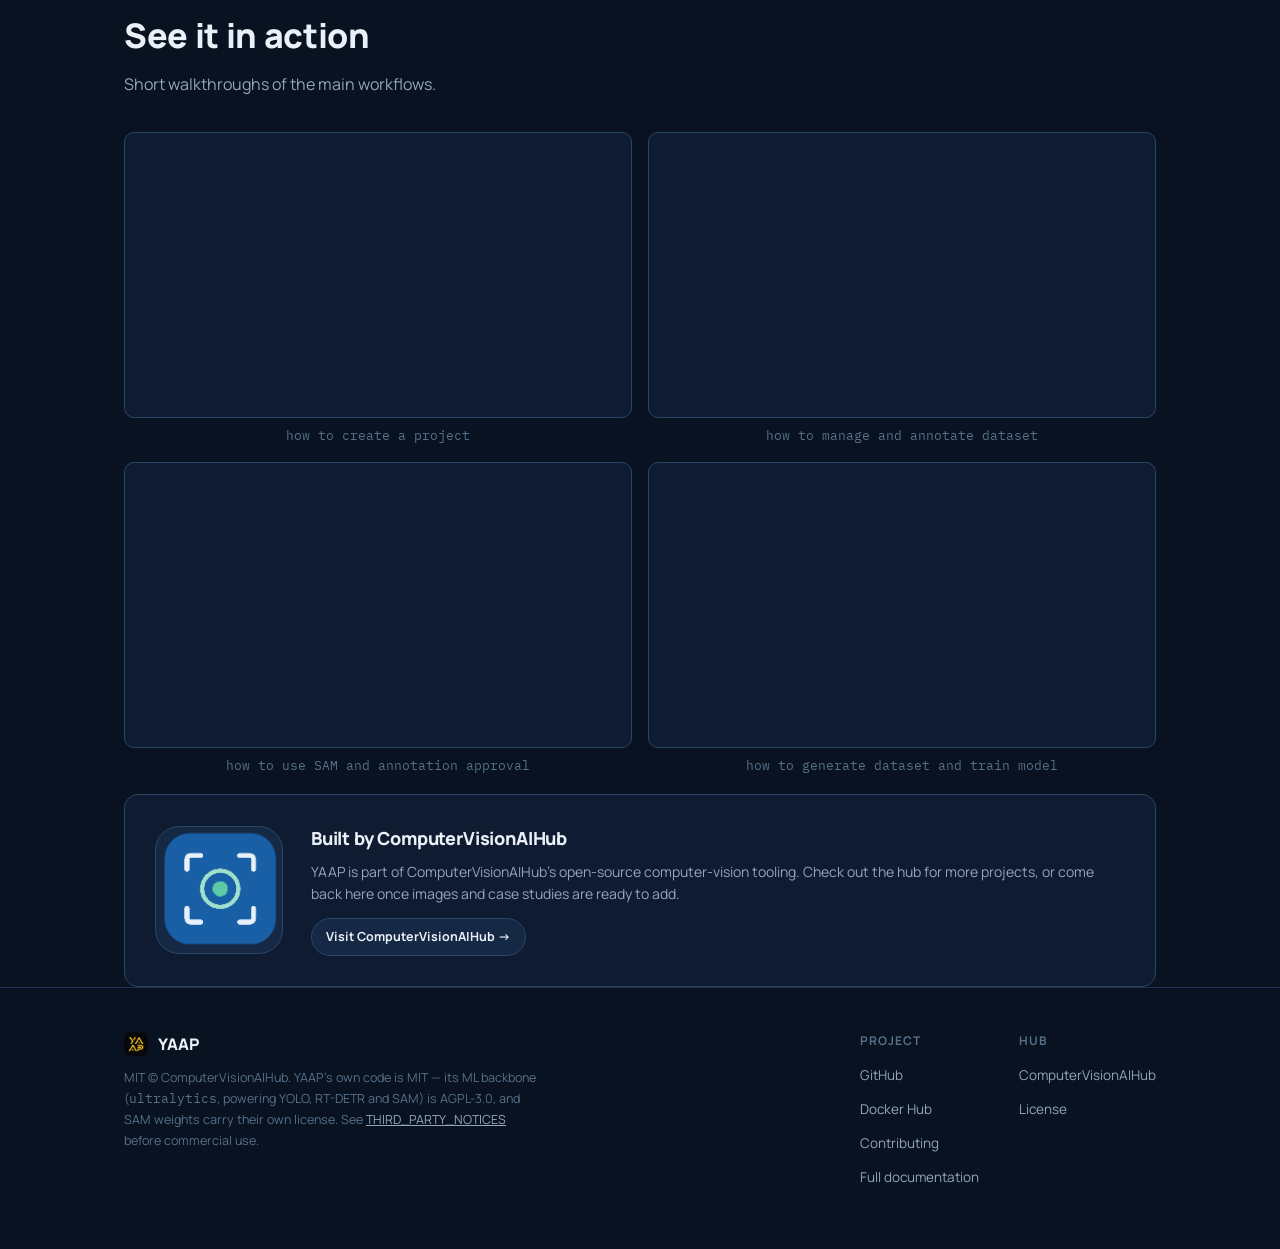
==== commit 4a5276bf: "Fixed: polygon annotation issue, review annotation issue. Modified index.html" ====
--- a/docs/index.html
+++ b/docs/index.html
@@ -593,9 +593,8 @@
         <figcaption>how to use SAM and annotation approval</figcaption>
       </figure>
       <figure class="video">
-        <!-- TODO: swap for <iframe src="https://www.youtube-nocookie.com/embed/VIDEO_ID" ...> once the video is up -->
-        <div class="video-soon"><span>🎬</span>video coming soon</div>
-        <figcaption>dataset versions &amp; export</figcaption>
+        <iframe src="https://www.youtube-nocookie.com/embed/nhXlSTjvgFI" title="Tutorial 4: Generate dataset and train model" loading="lazy" allow="accelerometer; encrypted-media; gyroscope; picture-in-picture" allowfullscreen></iframe>
+        <figcaption>how to generate dataset and train model</figcaption>
       </figure>
     </div>
   </section>
